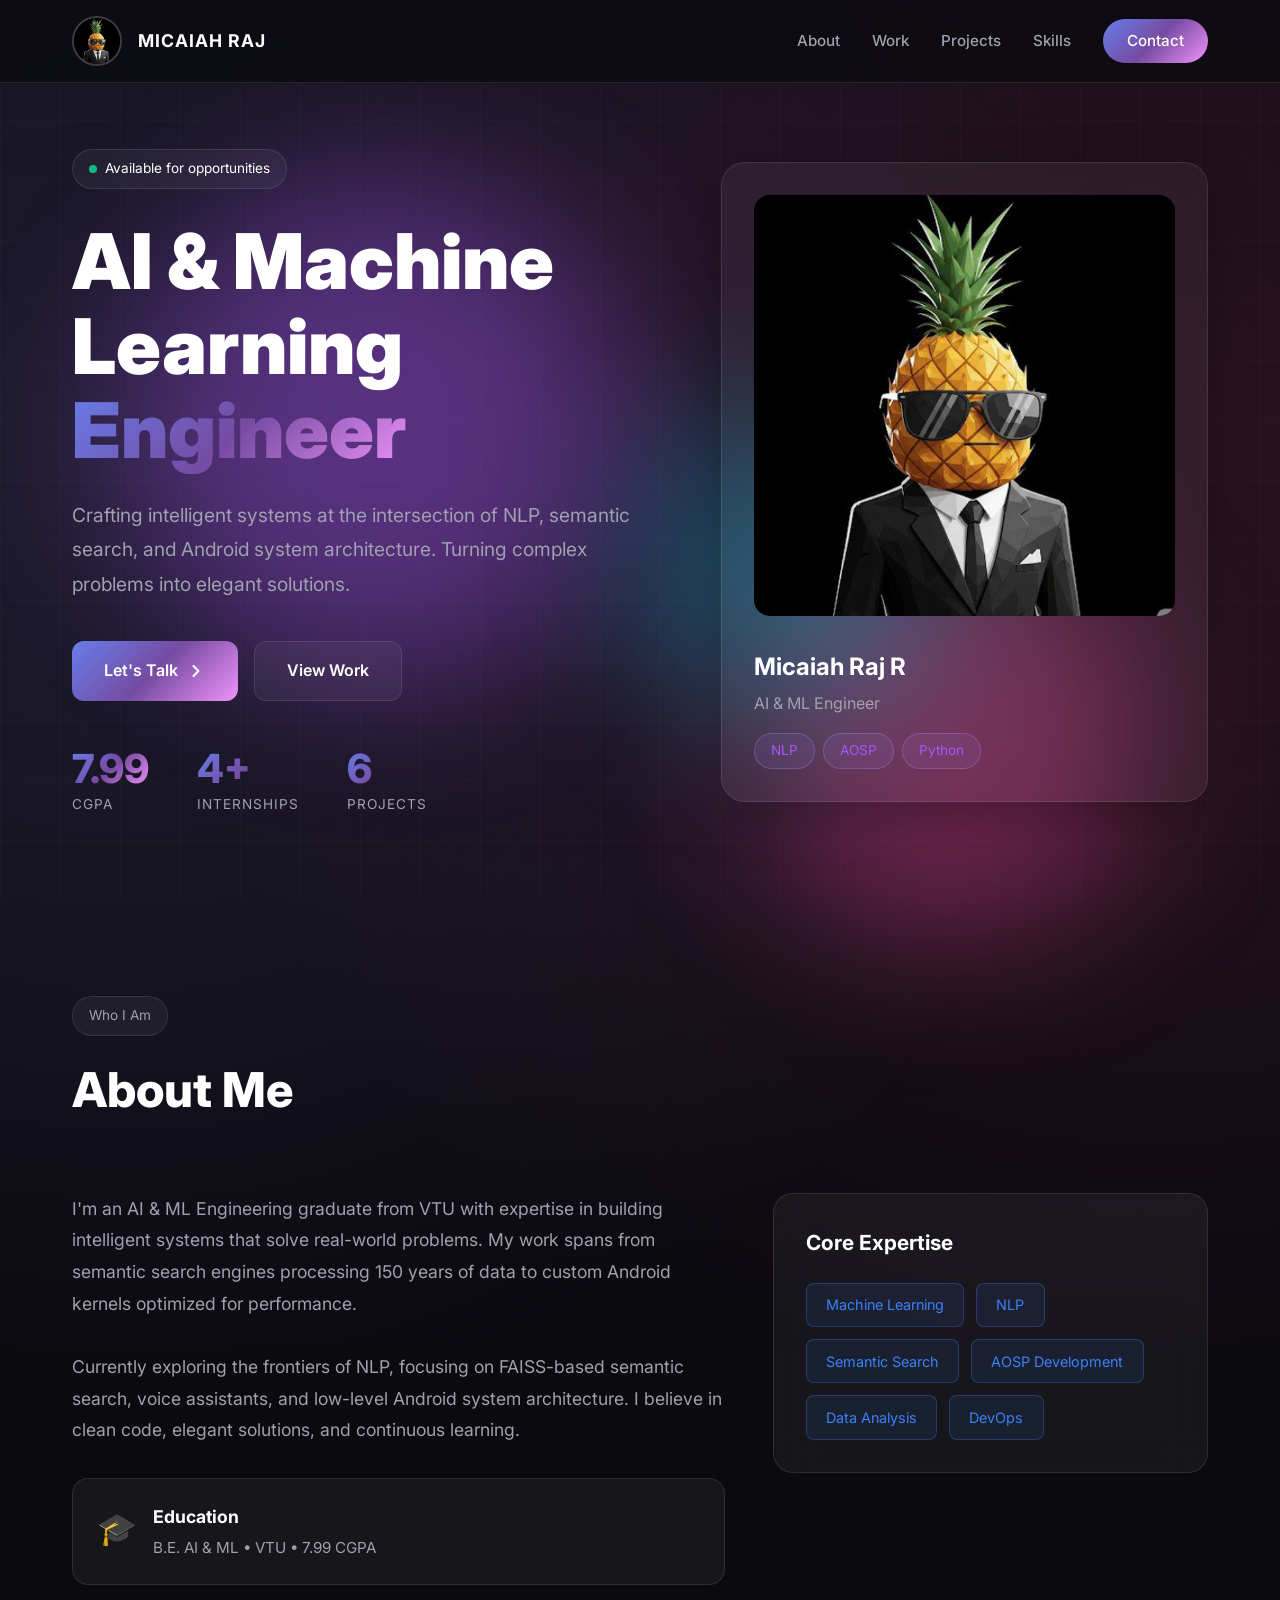
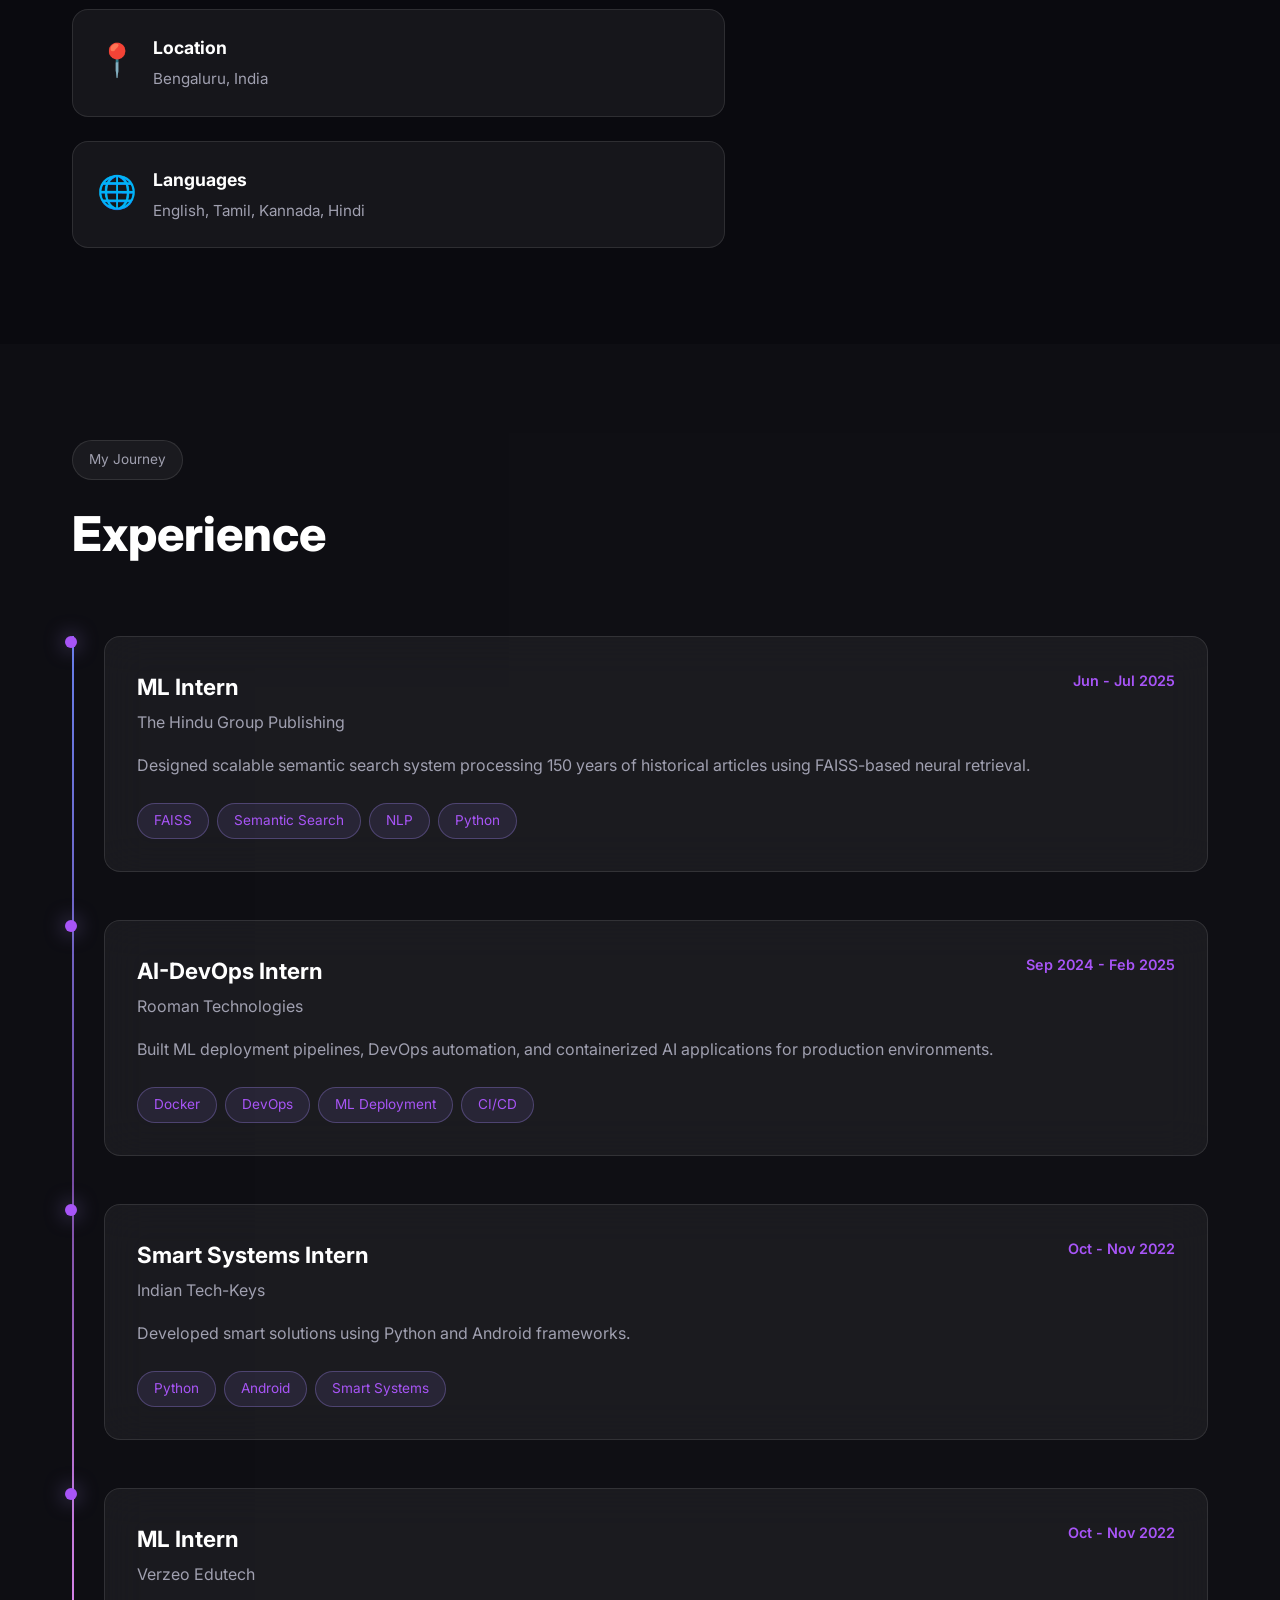
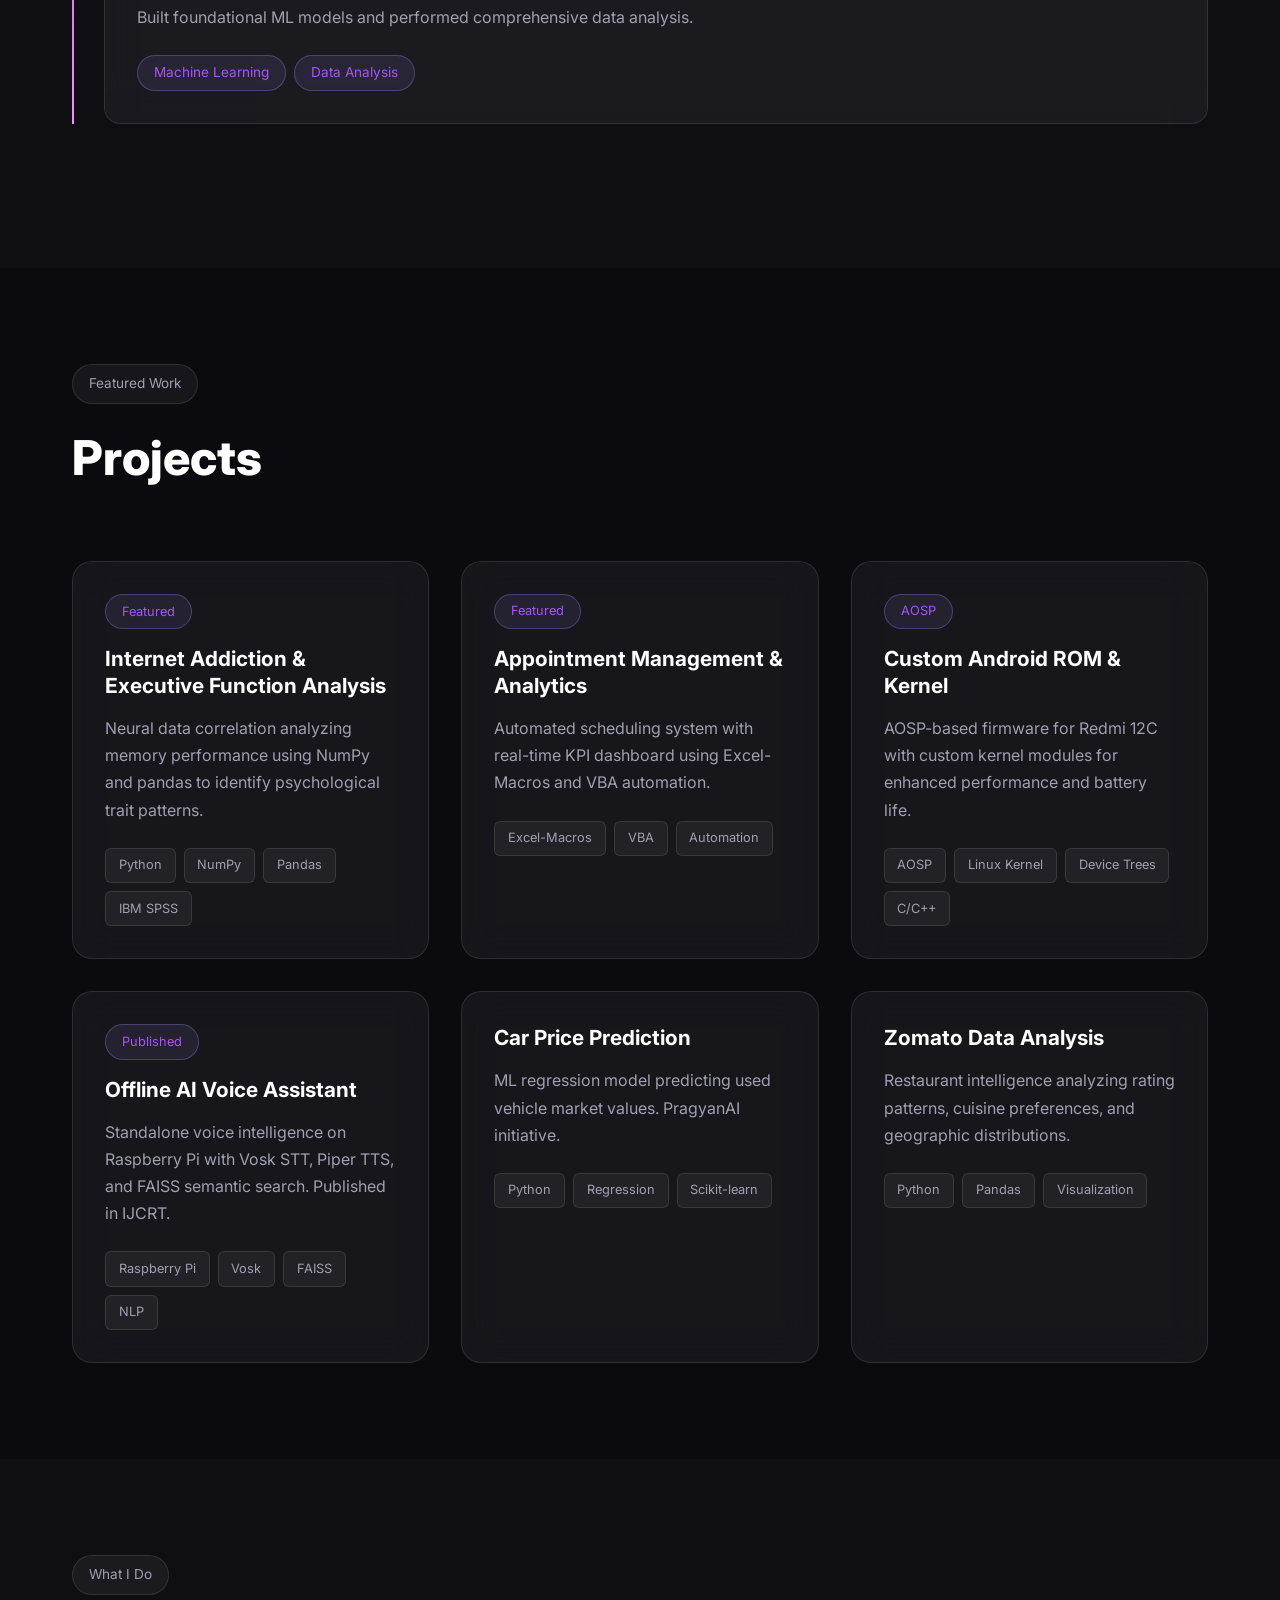
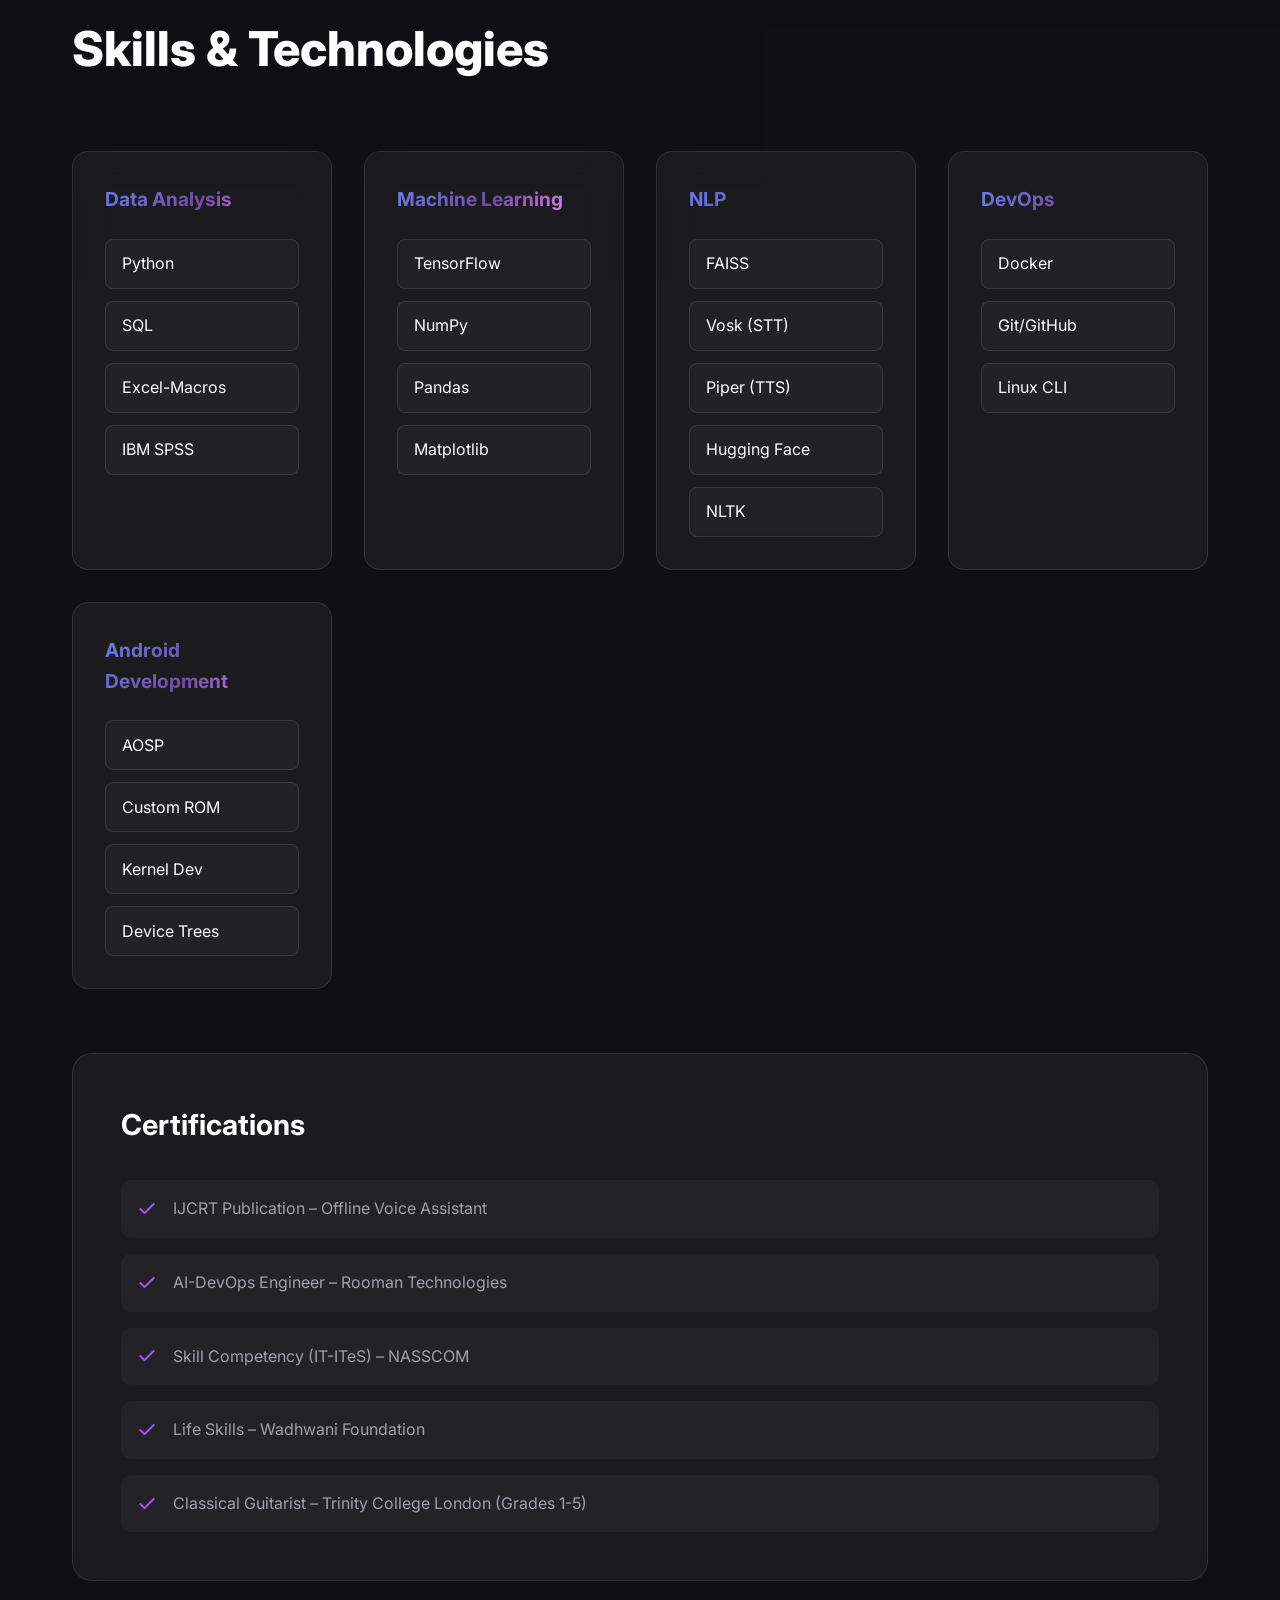
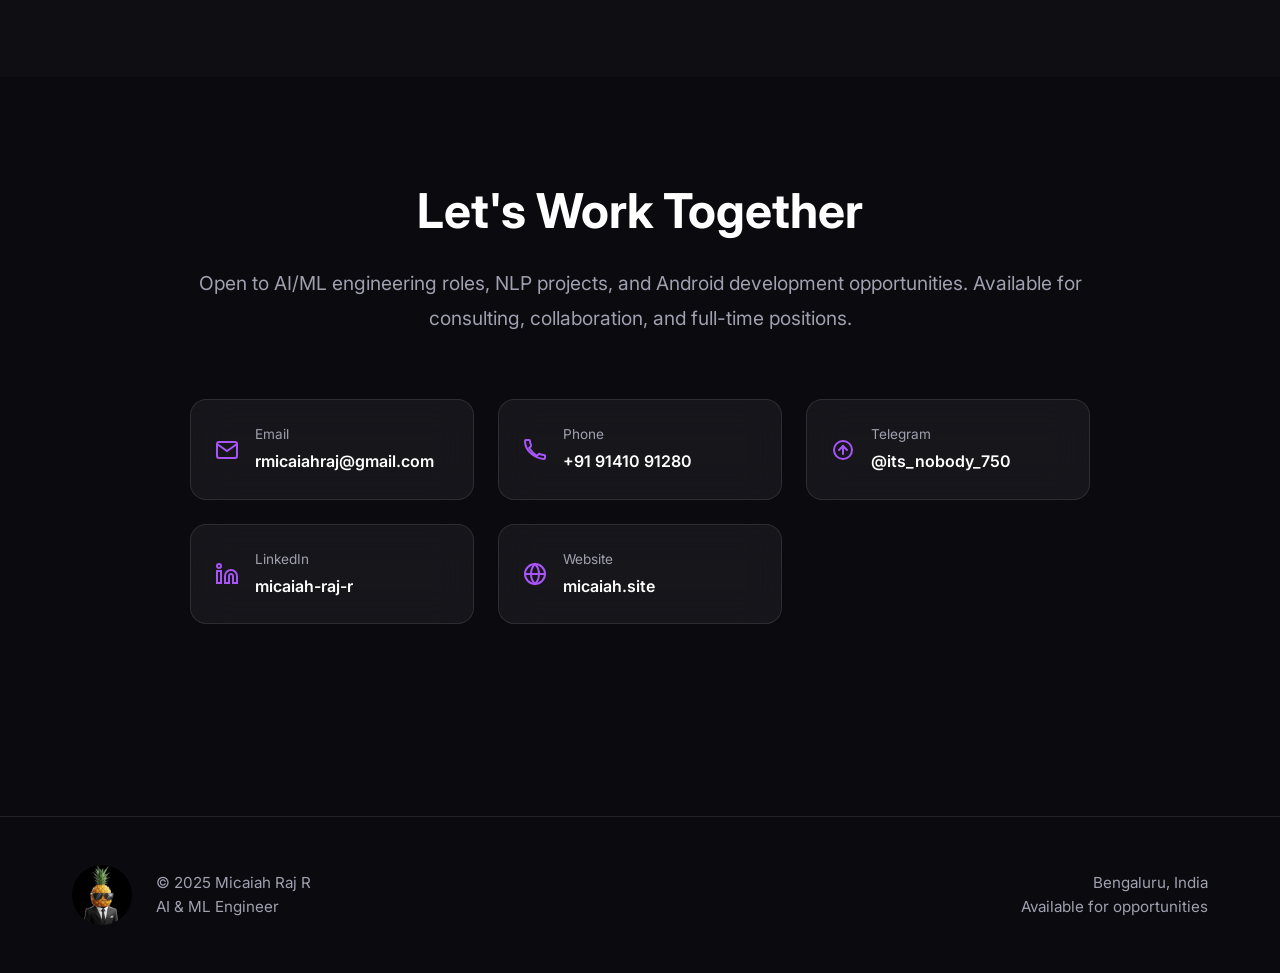
==== index.html @ edf0caee "Add files via upload" ====
<!DOCTYPE html>
<html lang="en">
<head>
    <meta charset="UTF-8">
    <meta name="viewport" content="width=device-width, initial-scale=1.0">
    <title>Micaiah Raj R • AI Engineer</title>
    <meta name="description" content="AI & ML Engineer • NLP Specialist • AOSP Developer">
    <link rel="stylesheet" href="styles.css">
    <link rel="preconnect" href="https://fonts.googleapis.com">
    <link rel="preconnect" href="https://fonts.gstatic.com" crossorigin>
    <link href="https://fonts.googleapis.com/css2?family=Inter:wght@300;400;500;600;700;800;900&display=swap" rel="stylesheet">
</head>
<body>
    <!-- Animated Background -->
    <div class="bg-gradient"></div>
    <div class="bg-grid"></div>
    
    <!-- Floating Orbs -->
    <div class="orb orb-1"></div>
    <div class="orb orb-2"></div>
    <div class="orb orb-3"></div>

    <!-- Navigation -->
    <nav class="nav">
        <div class="nav-content">
            <a href="#" class="nav-brand">
                <img src="logo.jpg" alt="Logo" class="nav-logo">
                <span class="nav-name">MICAIAH RAJ</span>
            </a>
            <div class="nav-links" id="navLinks">
                <a href="#about">About</a>
                <a href="#work">Work</a>
                <a href="#projects">Projects</a>
                <a href="#skills">Skills</a>
                <a href="#contact" class="nav-cta">Contact</a>
            </div>
            <button class="nav-burger" id="navBurger">
                <span></span>
                <span></span>
                <span></span>
            </button>
        </div>
    </nav>

    <!-- Hero -->
    <section class="hero">
        <div class="container">
            <div class="hero-content">
                <div class="hero-badge">
                    <span class="badge-dot"></span>
                    Available for opportunities
                </div>
                <h1 class="hero-title">
                    AI & Machine Learning<br>
                    <span class="gradient-text">Engineer</span>
                </h1>
                <p class="hero-desc">
                    Crafting intelligent systems at the intersection of NLP, semantic search, 
                    and Android system architecture. Turning complex problems into elegant solutions.
                </p>
                <div class="hero-actions">
                    <a href="#contact" class="btn btn-primary">
                        Let's Talk
                        <svg width="20" height="20" viewBox="0 0 20 20" fill="none">
                            <path d="M7.5 15L12.5 10L7.5 5" stroke="currentColor" stroke-width="2" stroke-linecap="round" stroke-linejoin="round"/>
                        </svg>
                    </a>
                    <a href="#work" class="btn btn-secondary">View Work</a>
                </div>
                <div class="hero-stats">
                    <div class="stat">
                        <div class="stat-value">7.99</div>
                        <div class="stat-label">CGPA</div>
                    </div>
                    <div class="stat">
                        <div class="stat-value">4+</div>
                        <div class="stat-label">Internships</div>
                    </div>
                    <div class="stat">
                        <div class="stat-value">6</div>
                        <div class="stat-label">Projects</div>
                    </div>
                </div>
            </div>
            <div class="hero-visual">
                <div class="hero-card">
                    <img src="logo.jpg" alt="Profile" class="hero-image">
                    <div class="card-info">
                        <h3>Micaiah Raj R</h3>
                        <p>AI & ML Engineer</p>
                        <div class="card-tags">
                            <span>NLP</span>
                            <span>AOSP</span>
                            <span>Python</span>
                        </div>
                    </div>
                </div>
            </div>
        </div>
    </section>

    <!-- About -->
    <section class="section" id="about">
        <div class="container">
            <div class="section-header">
                <span class="section-label">Who I Am</span>
                <h2 class="section-title">About Me</h2>
            </div>
            <div class="about-grid">
                <div class="about-content">
                    <p class="about-text">
                        I'm an AI & ML Engineering graduate from VTU with expertise in building 
                        intelligent systems that solve real-world problems. My work spans from 
                        semantic search engines processing 150 years of data to custom Android 
                        kernels optimized for performance.
                    </p>
                    <p class="about-text">
                        Currently exploring the frontiers of NLP, focusing on FAISS-based semantic 
                        search, voice assistants, and low-level Android system architecture. 
                        I believe in clean code, elegant solutions, and continuous learning.
                    </p>
                    <div class="about-highlights">
                        <div class="highlight">
                            <div class="highlight-icon">🎓</div>
                            <div>
                                <h4>Education</h4>
                                <p>B.E. AI & ML • VTU • 7.99 CGPA</p>
                            </div>
                        </div>
                        <div class="highlight">
                            <div class="highlight-icon">📍</div>
                            <div>
                                <h4>Location</h4>
                                <p>Bengaluru, India</p>
                            </div>
                        </div>
                        <div class="highlight">
                            <div class="highlight-icon">🌐</div>
                            <div>
                                <h4>Languages</h4>
                                <p>English, Tamil, Kannada, Hindi</p>
                            </div>
                        </div>
                    </div>
                </div>
                <div class="about-skills-preview">
                    <div class="skill-card">
                        <h4>Core Expertise</h4>
                        <div class="skill-tags">
                            <span>Machine Learning</span>
                            <span>NLP</span>
                            <span>Semantic Search</span>
                            <span>AOSP Development</span>
                            <span>Data Analysis</span>
                            <span>DevOps</span>
                        </div>
                    </div>
                </div>
            </div>
        </div>
    </section>

    <!-- Experience -->
    <section class="section section-dark" id="work">
        <div class="container">
            <div class="section-header">
                <span class="section-label">My Journey</span>
                <h2 class="section-title">Experience</h2>
            </div>
            <div class="timeline">
                <div class="timeline-item">
                    <div class="timeline-dot"></div>
                    <div class="timeline-card">
                        <div class="card-header">
                            <div>
                                <h3>ML Intern</h3>
                                <p class="company">The Hindu Group Publishing</p>
                            </div>
                            <span class="date">Jun - Jul 2025</span>
                        </div>
                        <p class="card-desc">
                            Designed scalable semantic search system processing 150 years of historical 
                            articles using FAISS-based neural retrieval.
                        </p>
                        <div class="card-tags">
                            <span>FAISS</span>
                            <span>Semantic Search</span>
                            <span>NLP</span>
                            <span>Python</span>
                        </div>
                    </div>
                </div>

                <div class="timeline-item">
                    <div class="timeline-dot"></div>
                    <div class="timeline-card">
                        <div class="card-header">
                            <div>
                                <h3>AI-DevOps Intern</h3>
                                <p class="company">Rooman Technologies</p>
                            </div>
                            <span class="date">Sep 2024 - Feb 2025</span>
                        </div>
                        <p class="card-desc">
                            Built ML deployment pipelines, DevOps automation, and containerized AI applications 
                            for production environments.
                        </p>
                        <div class="card-tags">
                            <span>Docker</span>
                            <span>DevOps</span>
                            <span>ML Deployment</span>
                            <span>CI/CD</span>
                        </div>
                    </div>
                </div>

                <div class="timeline-item">
                    <div class="timeline-dot"></div>
                    <div class="timeline-card">
                        <div class="card-header">
                            <div>
                                <h3>Smart Systems Intern</h3>
                                <p class="company">Indian Tech-Keys</p>
                            </div>
                            <span class="date">Oct - Nov 2022</span>
                        </div>
                        <p class="card-desc">
                            Developed smart solutions using Python and Android frameworks.
                        </p>
                        <div class="card-tags">
                            <span>Python</span>
                            <span>Android</span>
                            <span>Smart Systems</span>
                        </div>
                    </div>
                </div>

                <div class="timeline-item">
                    <div class="timeline-dot"></div>
                    <div class="timeline-card">
                        <div class="card-header">
                            <div>
                                <h3>ML Intern</h3>
                                <p class="company">Verzeo Edutech</p>
                            </div>
                            <span class="date">Oct - Nov 2022</span>
                        </div>
                        <p class="card-desc">
                            Built foundational ML models and performed comprehensive data analysis.
                        </p>
                        <div class="card-tags">
                            <span>Machine Learning</span>
                            <span>Data Analysis</span>
                        </div>
                    </div>
                </div>
            </div>
        </div>
    </section>

    <!-- Projects -->
    <section class="section" id="projects">
        <div class="container">
            <div class="section-header">
                <span class="section-label">Featured Work</span>
                <h2 class="section-title">Projects</h2>
            </div>
            <div class="projects-grid">
                <div class="project-card">
                    <div class="project-badge">Featured</div>
                    <h3>Internet Addiction & Executive Function Analysis</h3>
                    <p>
                        Neural data correlation analyzing memory performance using NumPy and pandas 
                        to identify psychological trait patterns.
                    </p>
                    <div class="project-tags">
                        <span>Python</span>
                        <span>NumPy</span>
                        <span>Pandas</span>
                        <span>IBM SPSS</span>
                    </div>
                </div>

                <div class="project-card">
                    <div class="project-badge">Featured</div>
                    <h3>Appointment Management & Analytics</h3>
                    <p>
                        Automated scheduling system with real-time KPI dashboard using 
                        Excel-Macros and VBA automation.
                    </p>
                    <div class="project-tags">
                        <span>Excel-Macros</span>
                        <span>VBA</span>
                        <span>Automation</span>
                    </div>
                </div>

                <div class="project-card">
                    <div class="project-badge">AOSP</div>
                    <h3>Custom Android ROM & Kernel</h3>
                    <p>
                        AOSP-based firmware for Redmi 12C with custom kernel modules for 
                        enhanced performance and battery life.
                    </p>
                    <div class="project-tags">
                        <span>AOSP</span>
                        <span>Linux Kernel</span>
                        <span>Device Trees</span>
                        <span>C/C++</span>
                    </div>
                </div>

                <div class="project-card">
                    <div class="project-badge">Published</div>
                    <h3>Offline AI Voice Assistant</h3>
                    <p>
                        Standalone voice intelligence on Raspberry Pi with Vosk STT, Piper TTS, 
                        and FAISS semantic search. Published in IJCRT.
                    </p>
                    <div class="project-tags">
                        <span>Raspberry Pi</span>
                        <span>Vosk</span>
                        <span>FAISS</span>
                        <span>NLP</span>
                    </div>
                </div>

                <div class="project-card">
                    <h3>Car Price Prediction</h3>
                    <p>
                        ML regression model predicting used vehicle market values. 
                        PragyanAI initiative.
                    </p>
                    <div class="project-tags">
                        <span>Python</span>
                        <span>Regression</span>
                        <span>Scikit-learn</span>
                    </div>
                </div>

                <div class="project-card">
                    <h3>Zomato Data Analysis</h3>
                    <p>
                        Restaurant intelligence analyzing rating patterns, cuisine preferences, 
                        and geographic distributions.
                    </p>
                    <div class="project-tags">
                        <span>Python</span>
                        <span>Pandas</span>
                        <span>Visualization</span>
                    </div>
                </div>
            </div>
        </div>
    </section>

    <!-- Skills -->
    <section class="section section-dark" id="skills">
        <div class="container">
            <div class="section-header">
                <span class="section-label">What I Do</span>
                <h2 class="section-title">Skills & Technologies</h2>
            </div>
            <div class="skills-grid">
                <div class="skill-category">
                    <h3>Data Analysis</h3>
                    <div class="skills-list">
                        <span>Python</span>
                        <span>SQL</span>
                        <span>Excel-Macros</span>
                        <span>IBM SPSS</span>
                    </div>
                </div>
                <div class="skill-category">
                    <h3>Machine Learning</h3>
                    <div class="skills-list">
                        <span>TensorFlow</span>
                        <span>NumPy</span>
                        <span>Pandas</span>
                        <span>Matplotlib</span>
                    </div>
                </div>
                <div class="skill-category">
                    <h3>NLP</h3>
                    <div class="skills-list">
                        <span>FAISS</span>
                        <span>Vosk (STT)</span>
                        <span>Piper (TTS)</span>
                        <span>Hugging Face</span>
                        <span>NLTK</span>
                    </div>
                </div>
                <div class="skill-category">
                    <h3>DevOps</h3>
                    <div class="skills-list">
                        <span>Docker</span>
                        <span>Git/GitHub</span>
                        <span>Linux CLI</span>
                    </div>
                </div>
                <div class="skill-category">
                    <h3>Android Development</h3>
                    <div class="skills-list">
                        <span>AOSP</span>
                        <span>Custom ROM</span>
                        <span>Kernel Dev</span>
                        <span>Device Trees</span>
                    </div>
                </div>
            </div>

            <div class="certs">
                <h3>Certifications</h3>
                <div class="cert-list">
                    <div class="cert-item">
                        <svg width="20" height="20" viewBox="0 0 20 20" fill="none">
                            <path d="M16.667 5L7.5 14.167L3.333 10" stroke="currentColor" stroke-width="2" stroke-linecap="round" stroke-linejoin="round"/>
                        </svg>
                        <span>IJCRT Publication – Offline Voice Assistant</span>
                    </div>
                    <div class="cert-item">
                        <svg width="20" height="20" viewBox="0 0 20 20" fill="none">
                            <path d="M16.667 5L7.5 14.167L3.333 10" stroke="currentColor" stroke-width="2" stroke-linecap="round" stroke-linejoin="round"/>
                        </svg>
                        <span>AI-DevOps Engineer – Rooman Technologies</span>
                    </div>
                    <div class="cert-item">
                        <svg width="20" height="20" viewBox="0 0 20 20" fill="none">
                            <path d="M16.667 5L7.5 14.167L3.333 10" stroke="currentColor" stroke-width="2" stroke-linecap="round" stroke-linejoin="round"/>
                        </svg>
                        <span>Skill Competency (IT-ITeS) – NASSCOM</span>
                    </div>
                    <div class="cert-item">
                        <svg width="20" height="20" viewBox="0 0 20 20" fill="none">
                            <path d="M16.667 5L7.5 14.167L3.333 10" stroke="currentColor" stroke-width="2" stroke-linecap="round" stroke-linejoin="round"/>
                        </svg>
                        <span>Life Skills – Wadhwani Foundation</span>
                    </div>
                    <div class="cert-item">
                        <svg width="20" height="20" viewBox="0 0 20 20" fill="none">
                            <path d="M16.667 5L7.5 14.167L3.333 10" stroke="currentColor" stroke-width="2" stroke-linecap="round" stroke-linejoin="round"/>
                        </svg>
                        <span>Classical Guitarist – Trinity College London (Grades 1-5)</span>
                    </div>
                </div>
            </div>
        </div>
    </section>

    <!-- Contact -->
    <section class="section" id="contact">
        <div class="container">
            <div class="contact-container">
                <div class="contact-content">
                    <h2>Let's Work Together</h2>
                    <p>
                        Open to AI/ML engineering roles, NLP projects, and Android development opportunities. 
                        Available for consulting, collaboration, and full-time positions.
                    </p>
                </div>
                <div class="contact-links">
                    <a href="mailto:rmicaiahraj@gmail.com" class="contact-link">
                        <svg width="24" height="24" viewBox="0 0 24 24" fill="none">
                            <path d="M4 4H20C21.1 4 22 4.9 22 6V18C22 19.1 21.1 20 20 20H4C2.9 20 2 19.1 2 18V6C2 4.9 2.9 4 4 4Z" stroke="currentColor" stroke-width="2"/>
                            <path d="M22 6L12 13L2 6" stroke="currentColor" stroke-width="2"/>
                        </svg>
                        <div>
                            <span class="link-label">Email</span>
                            <span class="link-value">rmicaiahraj@gmail.com</span>
                        </div>
                    </a>

                    <a href="tel:+919141091280" class="contact-link">
                        <svg width="24" height="24" viewBox="0 0 24 24" fill="none">
                            <path d="M22 16.92V19.92C22 20.42 21.5 20.92 21 20.92C10.51 20.47 2 11.96 2 3C2 2.5 2.5 2 3 2H6C6.5 2 7 2.5 7 3C7 4.5 7.4 5.9 8 7.2C8.2 7.6 8.1 8.1 7.8 8.4L6.2 10C8.2 13.4 10.6 15.8 14 17.8L15.6 16.2C15.9 15.9 16.4 15.8 16.8 16C18.1 16.6 19.5 17 21 17C21.5 17 22 17.5 22 18V16.92Z" stroke="currentColor" stroke-width="2"/>
                        </svg>
                        <div>
                            <span class="link-label">Phone</span>
                            <span class="link-value">+91 91410 91280</span>
                        </div>
                    </a>

                    <a href="https://t.me/its_nobody_750" target="_blank" class="contact-link">
                        <svg width="24" height="24" viewBox="0 0 24 24" fill="none">
                            <path d="M21 12C21 16.97 16.97 21 12 21C7.03 21 3 16.97 3 12C3 7.03 7.03 3 12 3C16.97 3 21 7.03 21 12Z" stroke="currentColor" stroke-width="2"/>
                            <path d="M16 12L12 8L8 12" stroke="currentColor" stroke-width="2" stroke-linecap="round"/>
                            <path d="M12 8V16" stroke="currentColor" stroke-width="2" stroke-linecap="round"/>
                        </svg>
                        <div>
                            <span class="link-label">Telegram</span>
                            <span class="link-value">@its_nobody_750</span>
                        </div>
                    </a>

                    <a href="https://linkedin.com/in/micaiah-raj-r" target="_blank" class="contact-link">
                        <svg width="24" height="24" viewBox="0 0 24 24" fill="none">
                            <path d="M16 8C17.5913 8 19.1174 8.63214 20.2426 9.75736C21.3679 10.8826 22 12.4087 22 14V21H18V14C18 13.4696 17.7893 12.9609 17.4142 12.5858C17.0391 12.2107 16.5304 12 16 12C15.4696 12 14.9609 12.2107 14.5858 12.5858C14.2107 12.9609 14 13.4696 14 14V21H10V14C10 12.4087 10.6321 10.8826 11.7574 9.75736C12.8826 8.63214 14.4087 8 16 8Z" stroke="currentColor" stroke-width="2"/>
                            <path d="M6 9H2V21H6V9Z" stroke="currentColor" stroke-width="2"/>
                            <path d="M4 6C5.10457 6 6 5.10457 6 4C6 2.89543 5.10457 2 4 2C2.89543 2 2 2.89543 2 4C2 5.10457 2.89543 6 4 6Z" stroke="currentColor" stroke-width="2"/>
                        </svg>
                        <div>
                            <span class="link-label">LinkedIn</span>
                            <span class="link-value">micaiah-raj-r</span>
                        </div>
                    </a>

                    <a href="https://micaiah.site" target="_blank" class="contact-link">
                        <svg width="24" height="24" viewBox="0 0 24 24" fill="none">
                            <circle cx="12" cy="12" r="10" stroke="currentColor" stroke-width="2"/>
                            <path d="M2 12H22" stroke="currentColor" stroke-width="2"/>
                            <path d="M12 2C14.5 4.5 16 8.5 16 12C16 15.5 14.5 19.5 12 22C9.5 19.5 8 15.5 8 12C8 8.5 9.5 4.5 12 2Z" stroke="currentColor" stroke-width="2"/>
                        </svg>
                        <div>
                            <span class="link-label">Website</span>
                            <span class="link-value">micaiah.site</span>
                        </div>
                    </a>
                </div>
            </div>
        </div>
    </section>

    <!-- Footer -->
    <footer class="footer">
        <div class="container">
            <div class="footer-content">
                <div class="footer-left">
                    <img src="logo.jpg" alt="Logo" class="footer-logo">
                    <p>© 2025 Micaiah Raj R<br>AI & ML Engineer</p>
                </div>
                <div class="footer-right">
                    <p>Bengaluru, India</p>
                    <p>Available for opportunities</p>
                </div>
            </div>
        </div>
    </footer>

    <script src="script.js"></script>
</body>
</html>
---- styles.css ----
:root {
    --bg-dark: #0a0a0f;
    --bg-card: rgba(255, 255, 255, 0.05);
    --bg-card-hover: rgba(255, 255, 255, 0.08);
    --text-primary: #ffffff;
    --text-secondary: #a0a0b0;
    --accent-purple: #a855f7;
    --accent-pink: #ec4899;
    --accent-blue: #3b82f6;
    --accent-cyan: #06b6d4;
    --accent-orange: #f97316;
    --border: rgba(255, 255, 255, 0.1);
    
    --gradient-1: linear-gradient(135deg, #667eea 0%, #764ba2 100%);
    --gradient-2: linear-gradient(135deg, #f093fb 0%, #f5576c 100%);
    --gradient-3: linear-gradient(135deg, #4facfe 0%, #00f2fe 100%);
    --gradient-main: linear-gradient(135deg, #667eea 0%, #764ba2 50%, #f093fb 100%);
    
    --shadow-sm: 0 2px 8px rgba(0, 0, 0, 0.1);
    --shadow-md: 0 8px 32px rgba(0, 0, 0, 0.2);
    --shadow-lg: 0 16px 48px rgba(0, 0, 0, 0.3);
    --shadow-glow: 0 0 40px rgba(167, 139, 250, 0.3);
}

* {
    margin: 0;
    padding: 0;
    box-sizing: border-box;
}

html {
    scroll-behavior: smooth;
}

body {
    font-family: 'Inter', -apple-system, BlinkMacSystemFont, sans-serif;
    background: var(--bg-dark);
    color: var(--text-primary);
    line-height: 1.6;
    overflow-x: hidden;
}

/* Background Effects */
.bg-gradient {
    position: fixed;
    top: -50%;
    left: -50%;
    width: 200%;
    height: 200%;
    background: radial-gradient(circle at 30% 50%, rgba(167, 139, 250, 0.15) 0%, transparent 50%),
                radial-gradient(circle at 70% 50%, rgba(236, 72, 153, 0.15) 0%, transparent 50%);
    animation: rotate 30s linear infinite;
    z-index: 0;
}

@keyframes rotate {
    from { transform: rotate(0deg); }
    to { transform: rotate(360deg); }
}

.bg-grid {
    position: fixed;
    top: 0;
    left: 0;
    width: 100%;
    height: 100%;
    background-image: 
        linear-gradient(rgba(255, 255, 255, 0.02) 1px, transparent 1px),
        linear-gradient(90deg, rgba(255, 255, 255, 0.02) 1px, transparent 1px);
    background-size: 60px 60px;
    z-index: 0;
}

/* Floating Orbs */
.orb {
    position: fixed;
    border-radius: 50%;
    filter: blur(80px);
    opacity: 0.4;
    z-index: 0;
    pointer-events: none;
}

.orb-1 {
    width: 500px;
    height: 500px;
    background: var(--accent-purple);
    top: 20%;
    left: 10%;
    animation: float 20s ease-in-out infinite;
}

.orb-2 {
    width: 400px;
    height: 400px;
    background: var(--accent-pink);
    top: 60%;
    right: 10%;
    animation: float 25s ease-in-out infinite reverse;
}

.orb-3 {
    width: 300px;
    height: 300px;
    background: var(--accent-cyan);
    bottom: 20%;
    left: 50%;
    animation: float 15s ease-in-out infinite;
}

@keyframes float {
    0%, 100% { transform: translateY(0) translateX(0); }
    33% { transform: translateY(-30px) translateX(30px); }
    66% { transform: translateY(30px) translateX(-30px); }
}

.container {
    max-width: 1200px;
    margin: 0 auto;
    padding: 0 2rem;
    position: relative;
    z-index: 1;
}

/* Navigation */
.nav {
    position: fixed;
    top: 0;
    left: 0;
    right: 0;
    z-index: 1000;
    background: rgba(10, 10, 15, 0.8);
    backdrop-filter: blur(20px);
    border-bottom: 1px solid var(--border);
}

.nav-content {
    max-width: 1200px;
    margin: 0 auto;
    padding: 1rem 2rem;
    display: flex;
    justify-content: space-between;
    align-items: center;
}

.nav-brand {
    display: flex;
    align-items: center;
    gap: 1rem;
    text-decoration: none;
    color: var(--text-primary);
}

.nav-logo {
    width: 50px;
    height: 50px;
    border-radius: 50%;
    object-fit: cover;
    border: 2px solid rgba(255, 255, 255, 0.2);
    transition: all 0.3s;
}

.nav-logo:hover {
    transform: scale(1.1);
    border-color: var(--accent-purple);
    box-shadow: 0 0 20px rgba(167, 139, 250, 0.5);
}

.nav-name {
    font-weight: 700;
    font-size: 1.1rem;
    letter-spacing: 1px;
}

.nav-links {
    display: flex;
    gap: 2rem;
    align-items: center;
}

.nav-links a {
    color: var(--text-secondary);
    text-decoration: none;
    font-size: 0.95rem;
    font-weight: 500;
    transition: all 0.3s;
    position: relative;
}

.nav-links a::after {
    content: '';
    position: absolute;
    bottom: -5px;
    left: 0;
    width: 0;
    height: 2px;
    background: var(--gradient-main);
    transition: width 0.3s;
}

.nav-links a:hover {
    color: var(--text-primary);
}

.nav-links a:hover::after {
    width: 100%;
}

.nav-cta {
    padding: 0.6rem 1.5rem !important;
    background: var(--gradient-main);
    border-radius: 50px;
    color: white !important;
}

.nav-cta::after {
    display: none;
}

.nav-burger {
    display: none;
    flex-direction: column;
    gap: 5px;
    background: none;
    border: none;
    cursor: pointer;
}

.nav-burger span {
    width: 25px;
    height: 2px;
    background: var(--text-primary);
    transition: all 0.3s;
}

/* Hero */
.hero {
    min-height: 100vh;
    display: flex;
    align-items: center;
    padding: 8rem 0 4rem;
    position: relative;
}

.hero .container {
    display: grid;
    grid-template-columns: 1.2fr 1fr;
    gap: 4rem;
    align-items: center;
}

.hero-badge {
    display: inline-flex;
    align-items: center;
    gap: 0.5rem;
    padding: 0.5rem 1rem;
    background: var(--bg-card);
    backdrop-filter: blur(10px);
    border: 1px solid var(--border);
    border-radius: 50px;
    font-size: 0.85rem;
    margin-bottom: 2rem;
    animation: fadeIn 1s ease-out;
}

.badge-dot {
    width: 8px;
    height: 8px;
    background: #10b981;
    border-radius: 50%;
    animation: pulse 2s infinite;
}

@keyframes pulse {
    0%, 100% { opacity: 1; }
    50% { opacity: 0.5; }
}

.hero-title {
    font-size: clamp(2.5rem, 6vw, 5rem);
    font-weight: 900;
    line-height: 1.1;
    margin-bottom: 1.5rem;
    animation: fadeIn 1s ease-out 0.2s backwards;
}

.gradient-text {
    background: var(--gradient-main);
    -webkit-background-clip: text;
    -webkit-text-fill-color: transparent;
    background-clip: text;
}

.hero-desc {
    font-size: 1.2rem;
    color: var(--text-secondary);
    margin-bottom: 2.5rem;
    line-height: 1.8;
    animation: fadeIn 1s ease-out 0.4s backwards;
}

.hero-actions {
    display: flex;
    gap: 1rem;
    flex-wrap: wrap;
    margin-bottom: 3rem;
    animation: fadeIn 1s ease-out 0.6s backwards;
}

.btn {
    padding: 1rem 2rem;
    border-radius: 12px;
    text-decoration: none;
    font-weight: 600;
    transition: all 0.3s;
    display: inline-flex;
    align-items: center;
    gap: 0.5rem;
    border: none;
    cursor: pointer;
    font-size: 1rem;
}

.btn-primary {
    background: var(--gradient-main);
    color: white;
}

.btn-primary:hover {
    transform: translateY(-2px);
    box-shadow: var(--shadow-glow);
}

.btn-secondary {
    background: var(--bg-card);
    backdrop-filter: blur(10px);
    border: 1px solid var(--border);
    color: var(--text-primary);
}

.btn-secondary:hover {
    background: var(--bg-card-hover);
    border-color: rgba(255, 255, 255, 0.2);
}

.hero-stats {
    display: flex;
    gap: 3rem;
    animation: fadeIn 1s ease-out 0.8s backwards;
}

.stat {
    text-align: left;
}

.stat-value {
    font-size: 2.5rem;
    font-weight: 800;
    background: var(--gradient-main);
    -webkit-background-clip: text;
    -webkit-text-fill-color: transparent;
    background-clip: text;
    line-height: 1;
    margin-bottom: 0.3rem;
}

.stat-label {
    font-size: 0.85rem;
    color: var(--text-secondary);
    text-transform: uppercase;
    letter-spacing: 1px;
}

.hero-visual {
    animation: fadeIn 1s ease-out 1s backwards;
}

.hero-card {
    background: var(--bg-card);
    backdrop-filter: blur(20px);
    border: 1px solid var(--border);
    border-radius: 24px;
    padding: 2rem;
    box-shadow: var(--shadow-lg);
    transition: all 0.3s;
}

.hero-card:hover {
    transform: translateY(-10px);
    box-shadow: var(--shadow-glow);
}

.hero-image {
    width: 100%;
    aspect-ratio: 1;
    object-fit: cover;
    border-radius: 16px;
    margin-bottom: 1.5rem;
}

.card-info h3 {
    font-size: 1.5rem;
    margin-bottom: 0.3rem;
}

.card-info p {
    color: var(--text-secondary);
    margin-bottom: 1rem;
}

.card-tags {
    display: flex;
    gap: 0.5rem;
    flex-wrap: wrap;
}

.card-tags span {
    padding: 0.4rem 1rem;
    background: rgba(167, 139, 250, 0.1);
    border: 1px solid rgba(167, 139, 250, 0.3);
    border-radius: 20px;
    font-size: 0.85rem;
    color: var(--accent-purple);
}

@keyframes fadeIn {
    from {
        opacity: 0;
        transform: translateY(20px);
    }
    to {
        opacity: 1;
        transform: translateY(0);
    }
}

/* Section */
.section {
    padding: 6rem 0;
    position: relative;
}

.section-dark {
    background: rgba(255, 255, 255, 0.02);
}

.section-header {
    margin-bottom: 4rem;
}

.section-label {
    display: inline-block;
    padding: 0.5rem 1rem;
    background: var(--bg-card);
    border: 1px solid var(--border);
    border-radius: 50px;
    font-size: 0.85rem;
    color: var(--text-secondary);
    margin-bottom: 1rem;
}

.section-title {
    font-size: clamp(2rem, 5vw, 3rem);
    font-weight: 800;
    margin-bottom: 1rem;
}

/* About */
.about-grid {
    display: grid;
    grid-template-columns: 1.5fr 1fr;
    gap: 3rem;
}

.about-text {
    font-size: 1.1rem;
    color: var(--text-secondary);
    margin-bottom: 2rem;
    line-height: 1.8;
}

.about-highlights {
    display: flex;
    flex-direction: column;
    gap: 1.5rem;
}

.highlight {
    display: flex;
    gap: 1rem;
    padding: 1.5rem;
    background: var(--bg-card);
    border: 1px solid var(--border);
    border-radius: 16px;
    transition: all 0.3s;
}

.highlight:hover {
    background: var(--bg-card-hover);
    transform: translateX(10px);
}

.highlight-icon {
    font-size: 2rem;
}

.highlight h4 {
    font-size: 1.1rem;
    margin-bottom: 0.3rem;
}

.highlight p {
    color: var(--text-secondary);
    font-size: 0.95rem;
}

.about-skills-preview .skill-card {
    background: var(--bg-card);
    backdrop-filter: blur(20px);
    border: 1px solid var(--border);
    border-radius: 20px;
    padding: 2rem;
}

.skill-card h4 {
    font-size: 1.3rem;
    margin-bottom: 1.5rem;
}

.skill-tags {
    display: flex;
    flex-wrap: wrap;
    gap: 0.75rem;
}

.skill-tags span {
    padding: 0.6rem 1.2rem;
    background: rgba(59, 130, 246, 0.1);
    border: 1px solid rgba(59, 130, 246, 0.3);
    border-radius: 8px;
    font-size: 0.9rem;
    color: var(--accent-blue);
    transition: all 0.3s;
}

.skill-tags span:hover {
    background: rgba(59, 130, 246, 0.2);
    transform: translateY(-2px);
}

/* Timeline */
.timeline {
    position: relative;
    padding-left: 2rem;
}

.timeline::before {
    content: '';
    position: absolute;
    left: 0;
    top: 0;
    bottom: 0;
    width: 2px;
    background: var(--gradient-main);
}

.timeline-item {
    position: relative;
    margin-bottom: 3rem;
}

.timeline-dot {
    position: absolute;
    left: -2.45rem;
    top: 0;
    width: 12px;
    height: 12px;
    background: var(--accent-purple);
    border-radius: 50%;
    box-shadow: 0 0 20px rgba(167, 139, 250, 0.6);
}

.timeline-card {
    background: var(--bg-card);
    backdrop-filter: blur(20px);
    border: 1px solid var(--border);
    border-radius: 16px;
    padding: 2rem;
    transition: all 0.3s;
}

.timeline-card:hover {
    background: var(--bg-card-hover);
    transform: translateX(10px);
    box-shadow: var(--shadow-md);
}

.card-header {
    display: flex;
    justify-content: space-between;
    align-items: flex-start;
    margin-bottom: 1rem;
    flex-wrap: wrap;
    gap: 1rem;
}

.card-header h3 {
    font-size: 1.4rem;
    margin-bottom: 0.3rem;
}

.company {
    color: var(--text-secondary);
    font-size: 1rem;
}

.date {
    color: var(--accent-purple);
    font-size: 0.9rem;
    font-weight: 600;
}

.card-desc {
    color: var(--text-secondary);
    line-height: 1.7;
    margin-bottom: 1.5rem;
}

/* Projects */
.projects-grid {
    display: grid;
    grid-template-columns: repeat(auto-fit, minmax(350px, 1fr));
    gap: 2rem;
}

.project-card {
    background: var(--bg-card);
    backdrop-filter: blur(20px);
    border: 1px solid var(--border);
    border-radius: 20px;
    padding: 2rem;
    transition: all 0.3s;
    position: relative;
    overflow: hidden;
}

.project-card::before {
    content: '';
    position: absolute;
    top: 0;
    left: 0;
    right: 0;
    height: 4px;
    background: var(--gradient-main);
    transform: scaleX(0);
    transition: transform 0.3s;
}

.project-card:hover::before {
    transform: scaleX(1);
}

.project-card:hover {
    background: var(--bg-card-hover);
    transform: translateY(-5px);
    box-shadow: var(--shadow-lg);
}

.project-badge {
    display: inline-block;
    padding: 0.4rem 1rem;
    background: rgba(167, 139, 250, 0.1);
    border: 1px solid rgba(167, 139, 250, 0.3);
    border-radius: 20px;
    font-size: 0.8rem;
    color: var(--accent-purple);
    margin-bottom: 1rem;
}

.project-card h3 {
    font-size: 1.3rem;
    margin-bottom: 1rem;
    line-height: 1.3;
}

.project-card p {
    color: var(--text-secondary);
    line-height: 1.7;
    margin-bottom: 1.5rem;
}

.project-tags {
    display: flex;
    flex-wrap: wrap;
    gap: 0.5rem;
}

.project-tags span {
    padding: 0.4rem 0.8rem;
    background: rgba(255, 255, 255, 0.05);
    border: 1px solid var(--border);
    border-radius: 6px;
    font-size: 0.8rem;
    color: var(--text-secondary);
}

/* Skills */
.skills-grid {
    display: grid;
    grid-template-columns: repeat(auto-fit, minmax(250px, 1fr));
    gap: 2rem;
    margin-bottom: 4rem;
}

.skill-category {
    background: var(--bg-card);
    backdrop-filter: blur(20px);
    border: 1px solid var(--border);
    border-radius: 16px;
    padding: 2rem;
    transition: all 0.3s;
}

.skill-category:hover {
    background: var(--bg-card-hover);
    transform: translateY(-5px);
}

.skill-category h3 {
    font-size: 1.2rem;
    margin-bottom: 1.5rem;
    background: var(--gradient-main);
    -webkit-background-clip: text;
    -webkit-text-fill-color: transparent;
    background-clip: text;
}

.skills-list {
    display: flex;
    flex-direction: column;
    gap: 0.75rem;
}

.skills-list span {
    padding: 0.7rem 1rem;
    background: rgba(255, 255, 255, 0.03);
    border: 1px solid var(--border);
    border-radius: 8px;
    transition: all 0.3s;
}

.skills-list span:hover {
    background: rgba(255, 255, 255, 0.07);
    transform: translateX(10px);
    border-color: rgba(167, 139, 250, 0.5);
}

.certs {
    background: var(--bg-card);
    backdrop-filter: blur(20px);
    border: 1px solid var(--border);
    border-radius: 20px;
    padding: 3rem;
}

.certs h3 {
    font-size: 1.8rem;
    margin-bottom: 2rem;
}

.cert-list {
    display: grid;
    gap: 1rem;
}

.cert-item {
    display: flex;
    align-items: center;
    gap: 1rem;
    padding: 1rem;
    background: rgba(255, 255, 255, 0.03);
    border-radius: 10px;
    color: var(--text-secondary);
    transition: all 0.3s;
}

.cert-item:hover {
    background: rgba(255, 255, 255, 0.07);
    transform: translateX(10px);
}

.cert-item svg {
    color: var(--accent-purple);
    flex-shrink: 0;
}

/* Contact */
.contact-container {
    max-width: 900px;
    margin: 0 auto;
}

.contact-content {
    text-align: center;
    margin-bottom: 4rem;
}

.contact-content h2 {
    font-size: 3rem;
    margin-bottom: 1rem;
}

.contact-content p {
    font-size: 1.2rem;
    color: var(--text-secondary);
    line-height: 1.8;
}

.contact-links {
    display: grid;
    grid-template-columns: repeat(auto-fit, minmax(250px, 1fr));
    gap: 1.5rem;
}

.contact-link {
    display: flex;
    align-items: center;
    gap: 1rem;
    padding: 1.5rem;
    background: var(--bg-card);
    backdrop-filter: blur(20px);
    border: 1px solid var(--border);
    border-radius: 16px;
    text-decoration: none;
    color: var(--text-primary);
    transition: all 0.3s;
}

.contact-link:hover {
    background: var(--bg-card-hover);
    transform: translateY(-5px);
    box-shadow: var(--shadow-md);
}

.contact-link svg {
    color: var(--accent-purple);
    flex-shrink: 0;
}

.link-label {
    display: block;
    font-size: 0.85rem;
    color: var(--text-secondary);
    margin-bottom: 0.2rem;
}

.link-value {
    display: block;
    font-size: 1rem;
    font-weight: 600;
}

/* Footer */
.footer {
    padding: 3rem 0;
    border-top: 1px solid var(--border);
    margin-top: 6rem;
}

.footer-content {
    display: flex;
    justify-content: space-between;
    align-items: center;
}

.footer-left {
    display: flex;
    align-items: center;
    gap: 1.5rem;
}

.footer-logo {
    width: 60px;
    height: 60px;
    border-radius: 50%;
    object-fit: cover;
}

.footer-left p {
    color: var(--text-secondary);
    font-size: 0.95rem;
}

.footer-right p {
    color: var(--text-secondary);
    font-size: 0.95rem;
    text-align: right;
}

/* Responsive */
@media (max-width: 1024px) {
    .hero .container {
        grid-template-columns: 1fr;
    }
    
    .about-grid {
        grid-template-columns: 1fr;
    }
}

@media (max-width: 768px) {
    .nav-links {
        position: fixed;
        top: 80px;
        left: -100%;
        width: 100%;
        height: calc(100vh - 80px);
        background: rgba(10, 10, 15, 0.98);
        backdrop-filter: blur(20px);
        flex-direction: column;
        padding: 2rem;
        transition: left 0.3s;
    }
    
    .nav-links.active {
        left: 0;
    }
    
    .nav-burger {
        display: flex;
    }
    
    .hero {
        padding: 6rem 0 3rem;
    }
    
    .section {
        padding: 4rem 0;
    }
    
    .hero-stats {
        gap: 2rem;
    }
    
    .timeline {
        padding-left: 1.5rem;
    }
    
    .projects-grid {
        grid-template-columns: 1fr;
    }
    
    .skills-grid {
        grid-template-columns: 1fr;
    }
    
    .footer-content {
        flex-direction: column;
        gap: 2rem;
        text-align: center;
    }
    
    .footer-right p {
        text-align: center;
    }
}
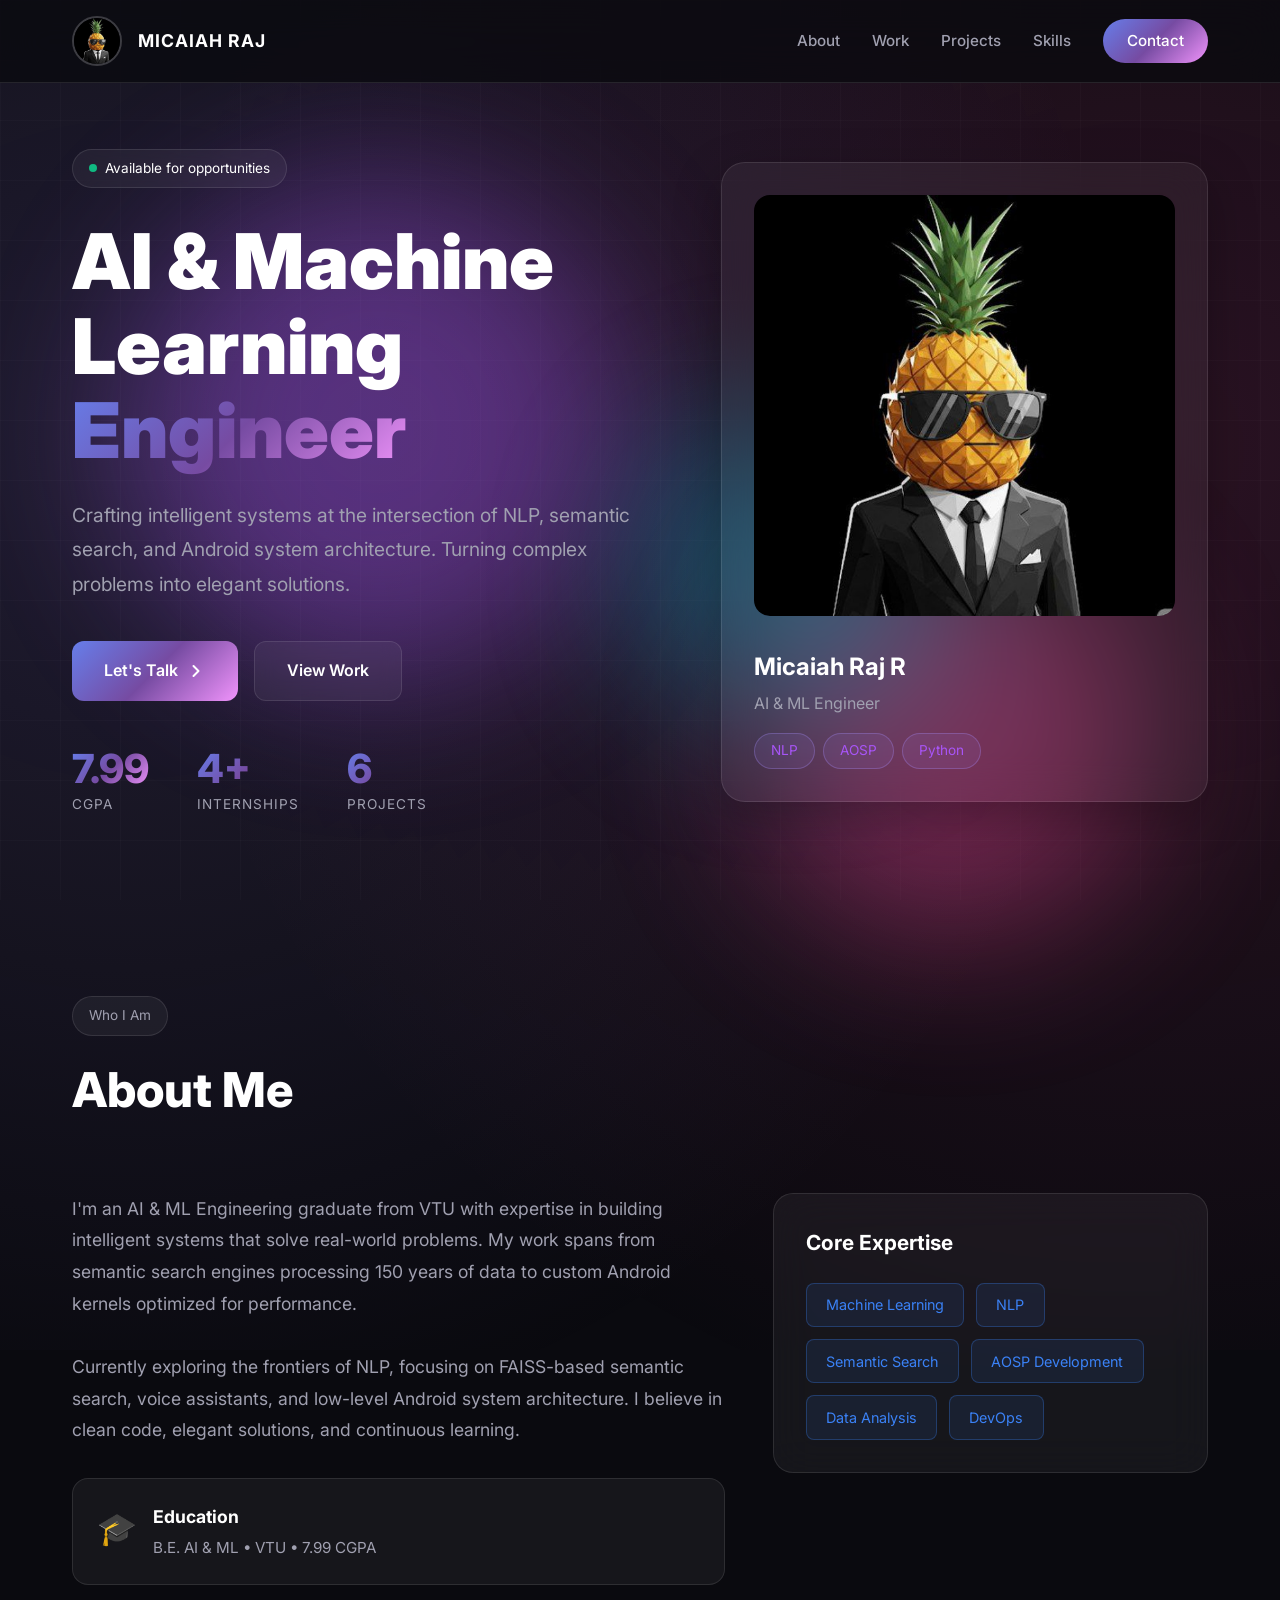
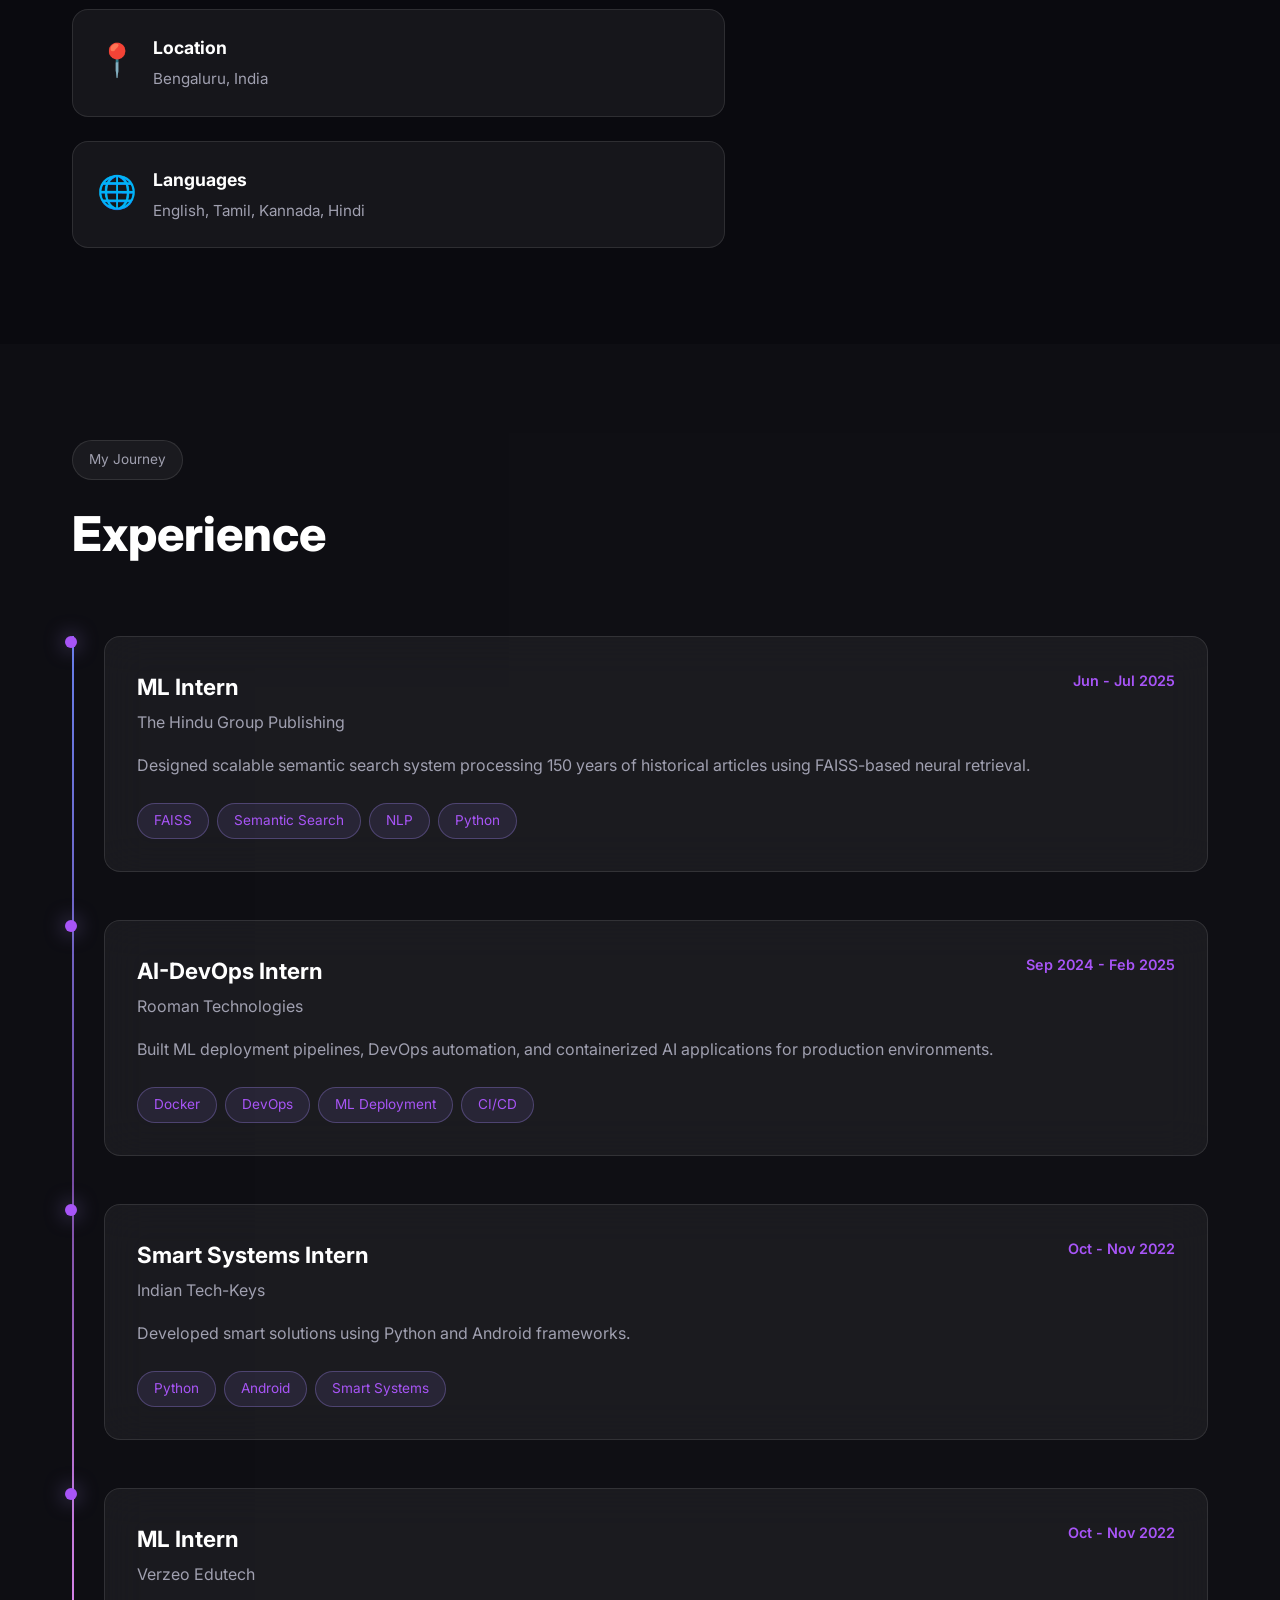
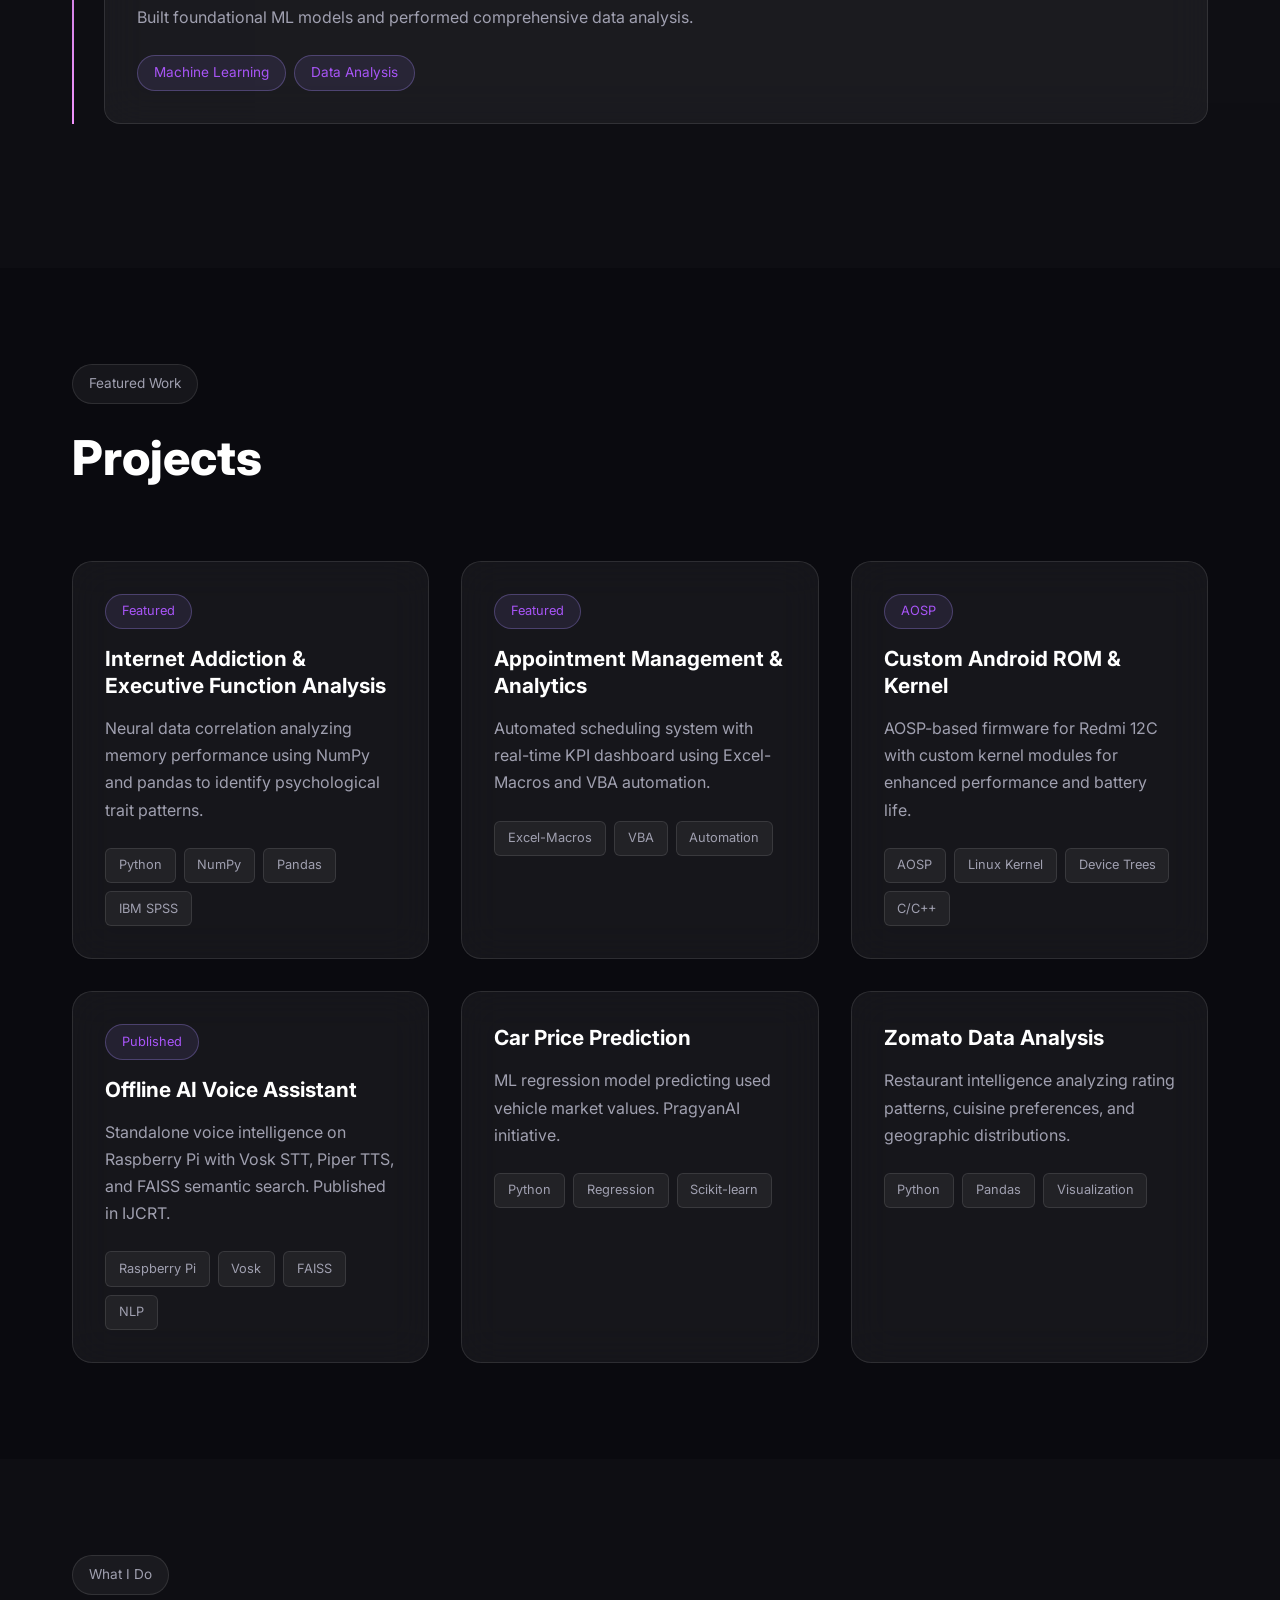
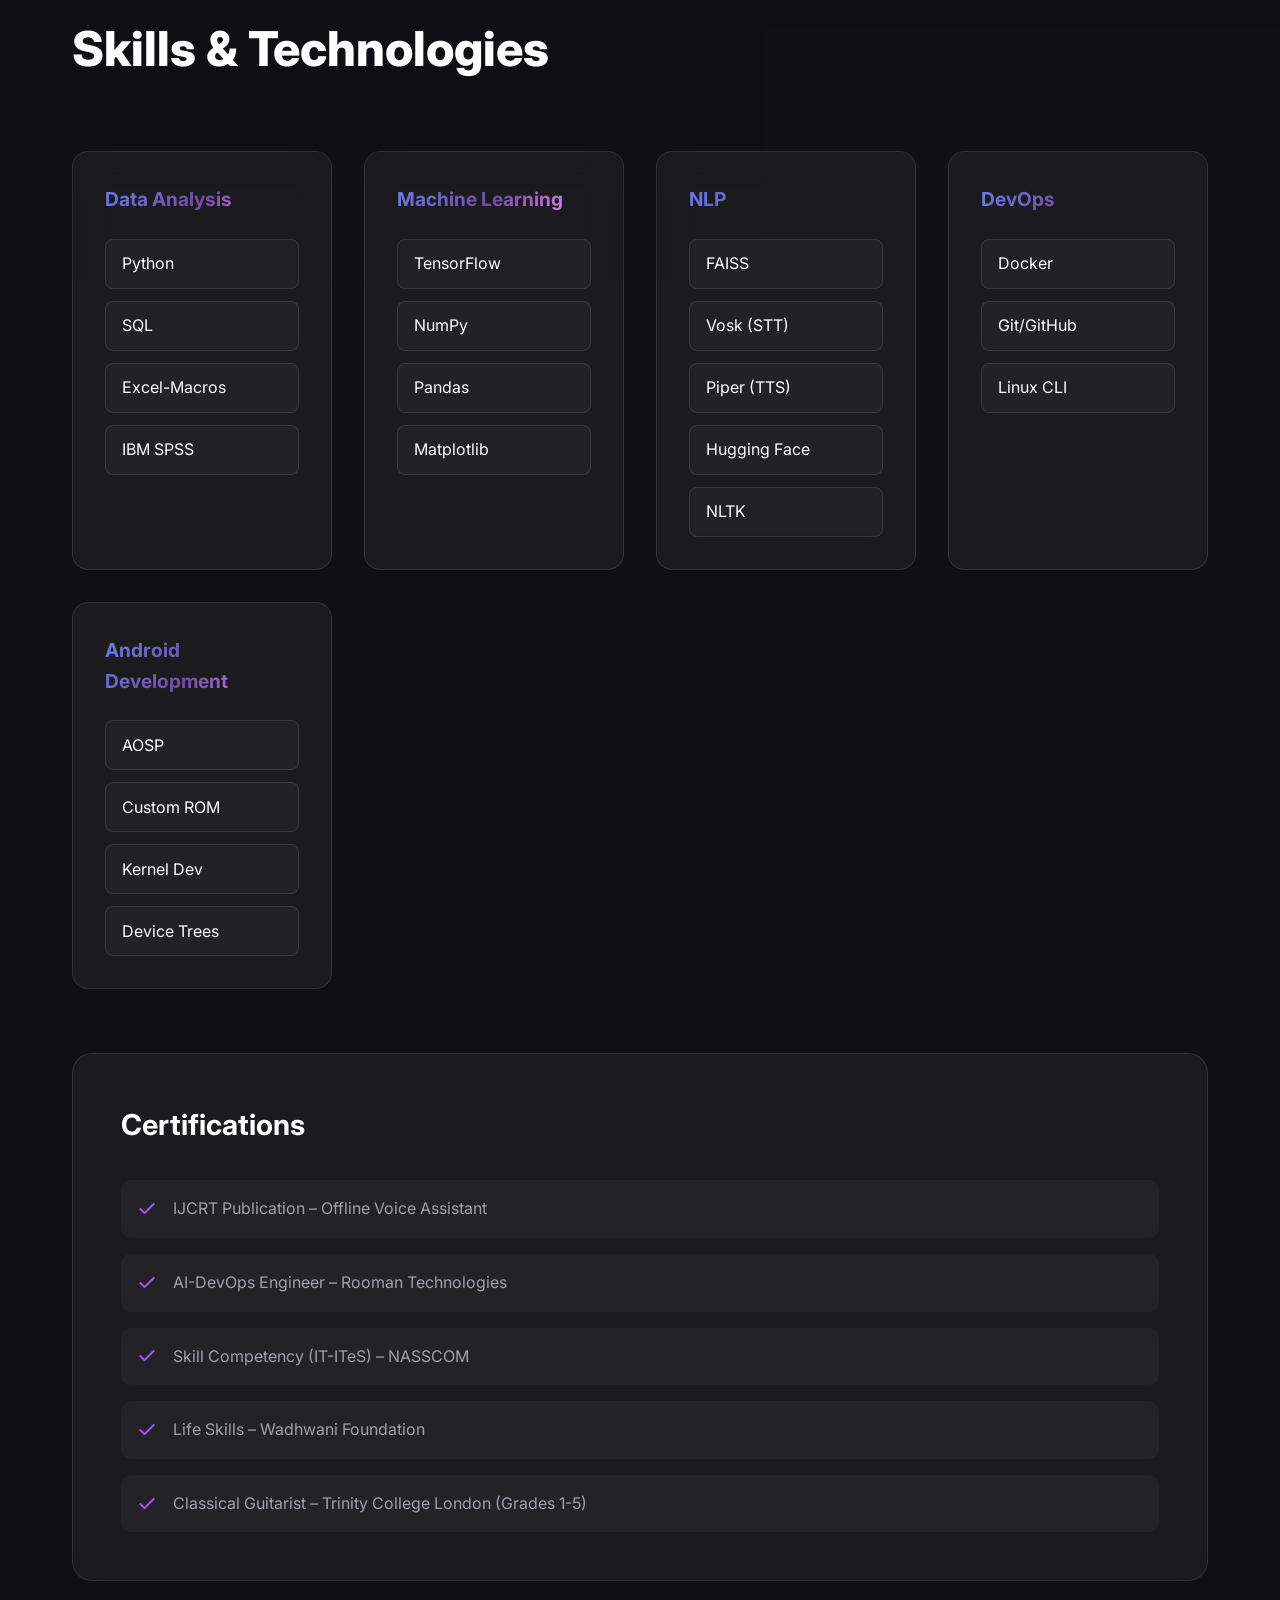
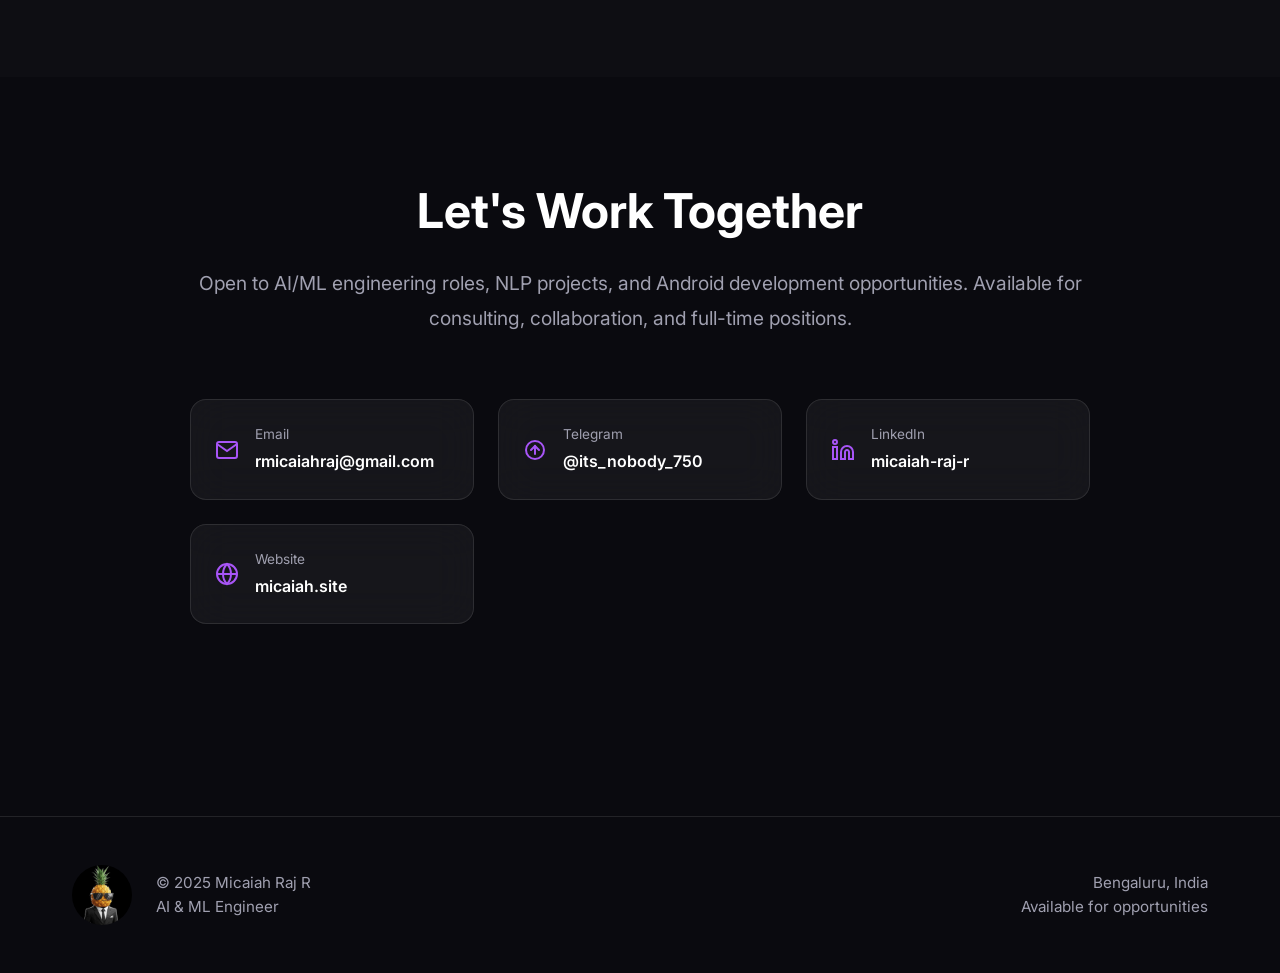
==== commit 00aa64f3: "Update index.html Removed phone contact link and associated SVG." ====
--- a/index.html
+++ b/index.html
@@ -470,15 +470,7 @@
                         </div>
                     </a>
 
-                    <a href="tel:+919141091280" class="contact-link">
-                        <svg width="24" height="24" viewBox="0 0 24 24" fill="none">
-                            <path d="M22 16.92V19.92C22 20.42 21.5 20.92 21 20.92C10.51 20.47 2 11.96 2 3C2 2.5 2.5 2 3 2H6C6.5 2 7 2.5 7 3C7 4.5 7.4 5.9 8 7.2C8.2 7.6 8.1 8.1 7.8 8.4L6.2 10C8.2 13.4 10.6 15.8 14 17.8L15.6 16.2C15.9 15.9 16.4 15.8 16.8 16C18.1 16.6 19.5 17 21 17C21.5 17 22 17.5 22 18V16.92Z" stroke="currentColor" stroke-width="2"/>
-                        </svg>
-                        <div>
-                            <span class="link-label">Phone</span>
-                            <span class="link-value">+91 91410 91280</span>
-                        </div>
-                    </a>
+
 
                     <a href="https://t.me/its_nobody_750" target="_blank" class="contact-link">
                         <svg width="24" height="24" viewBox="0 0 24 24" fill="none">
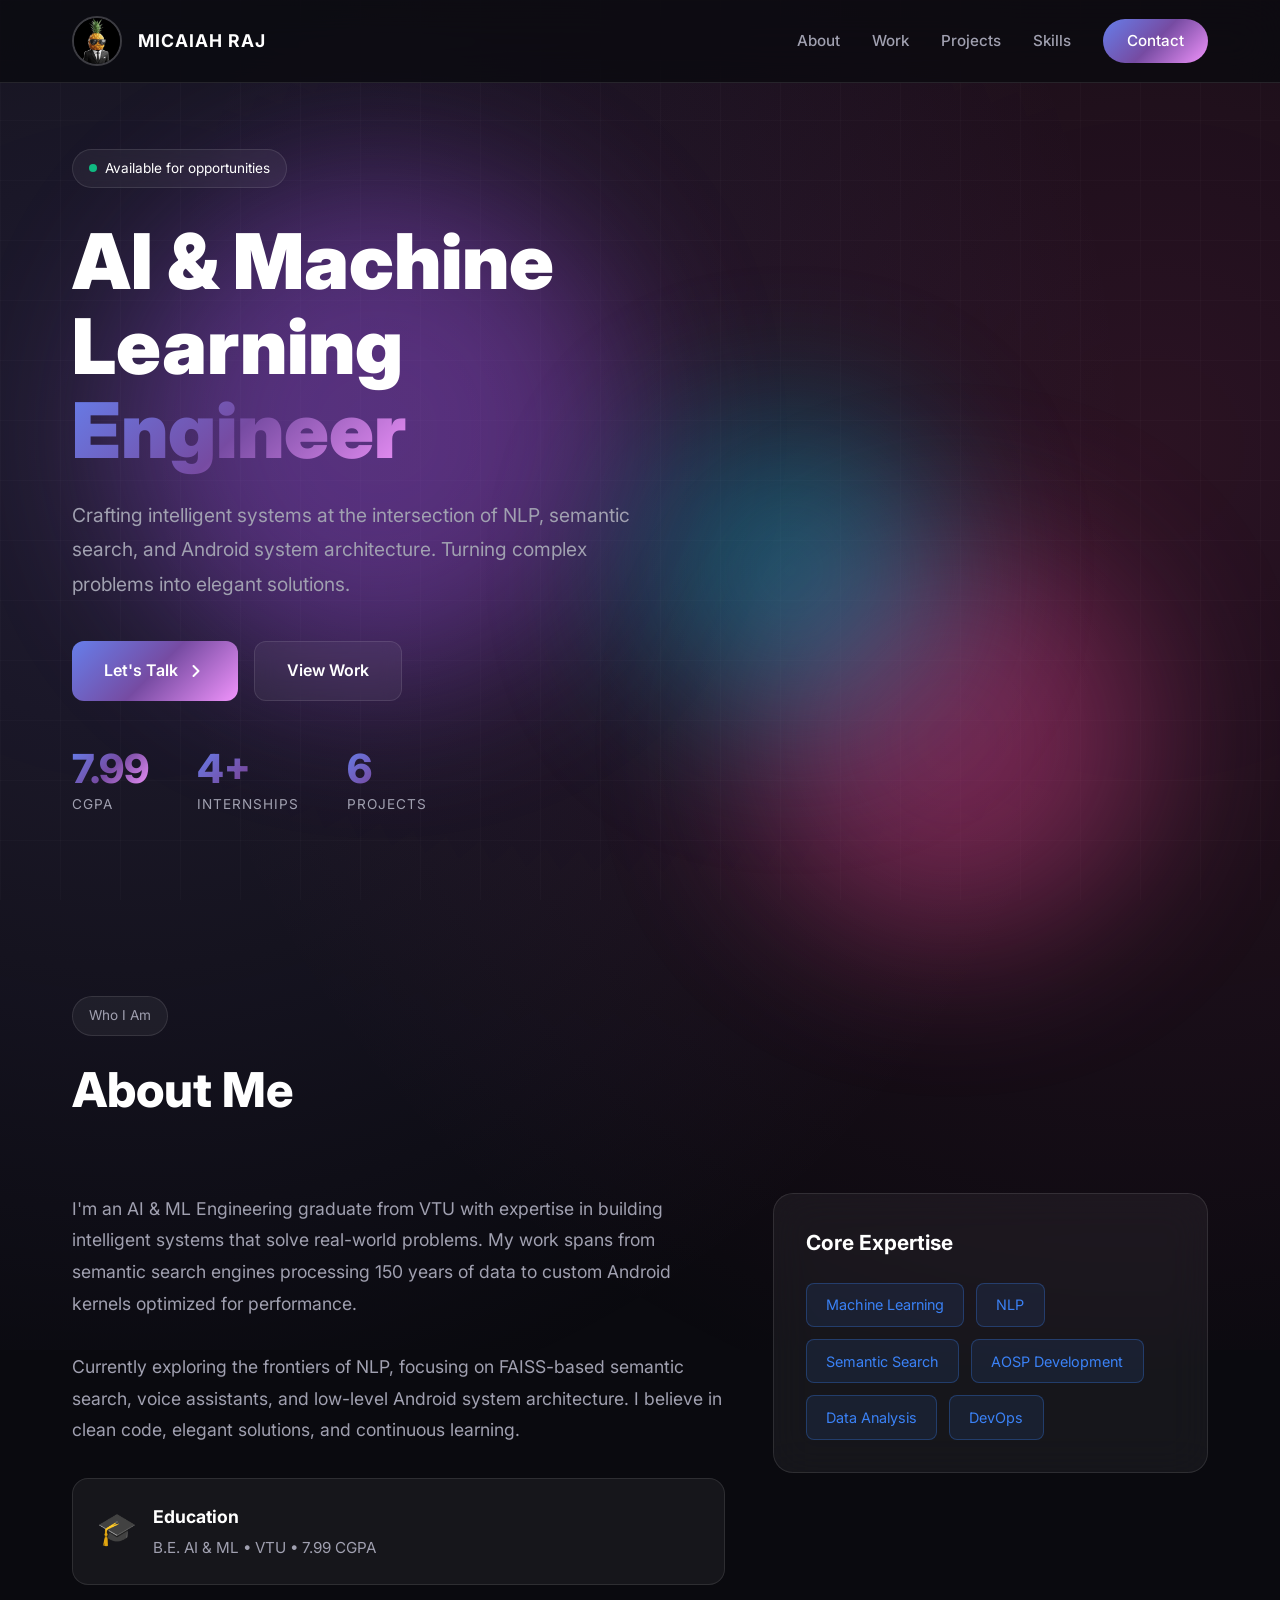
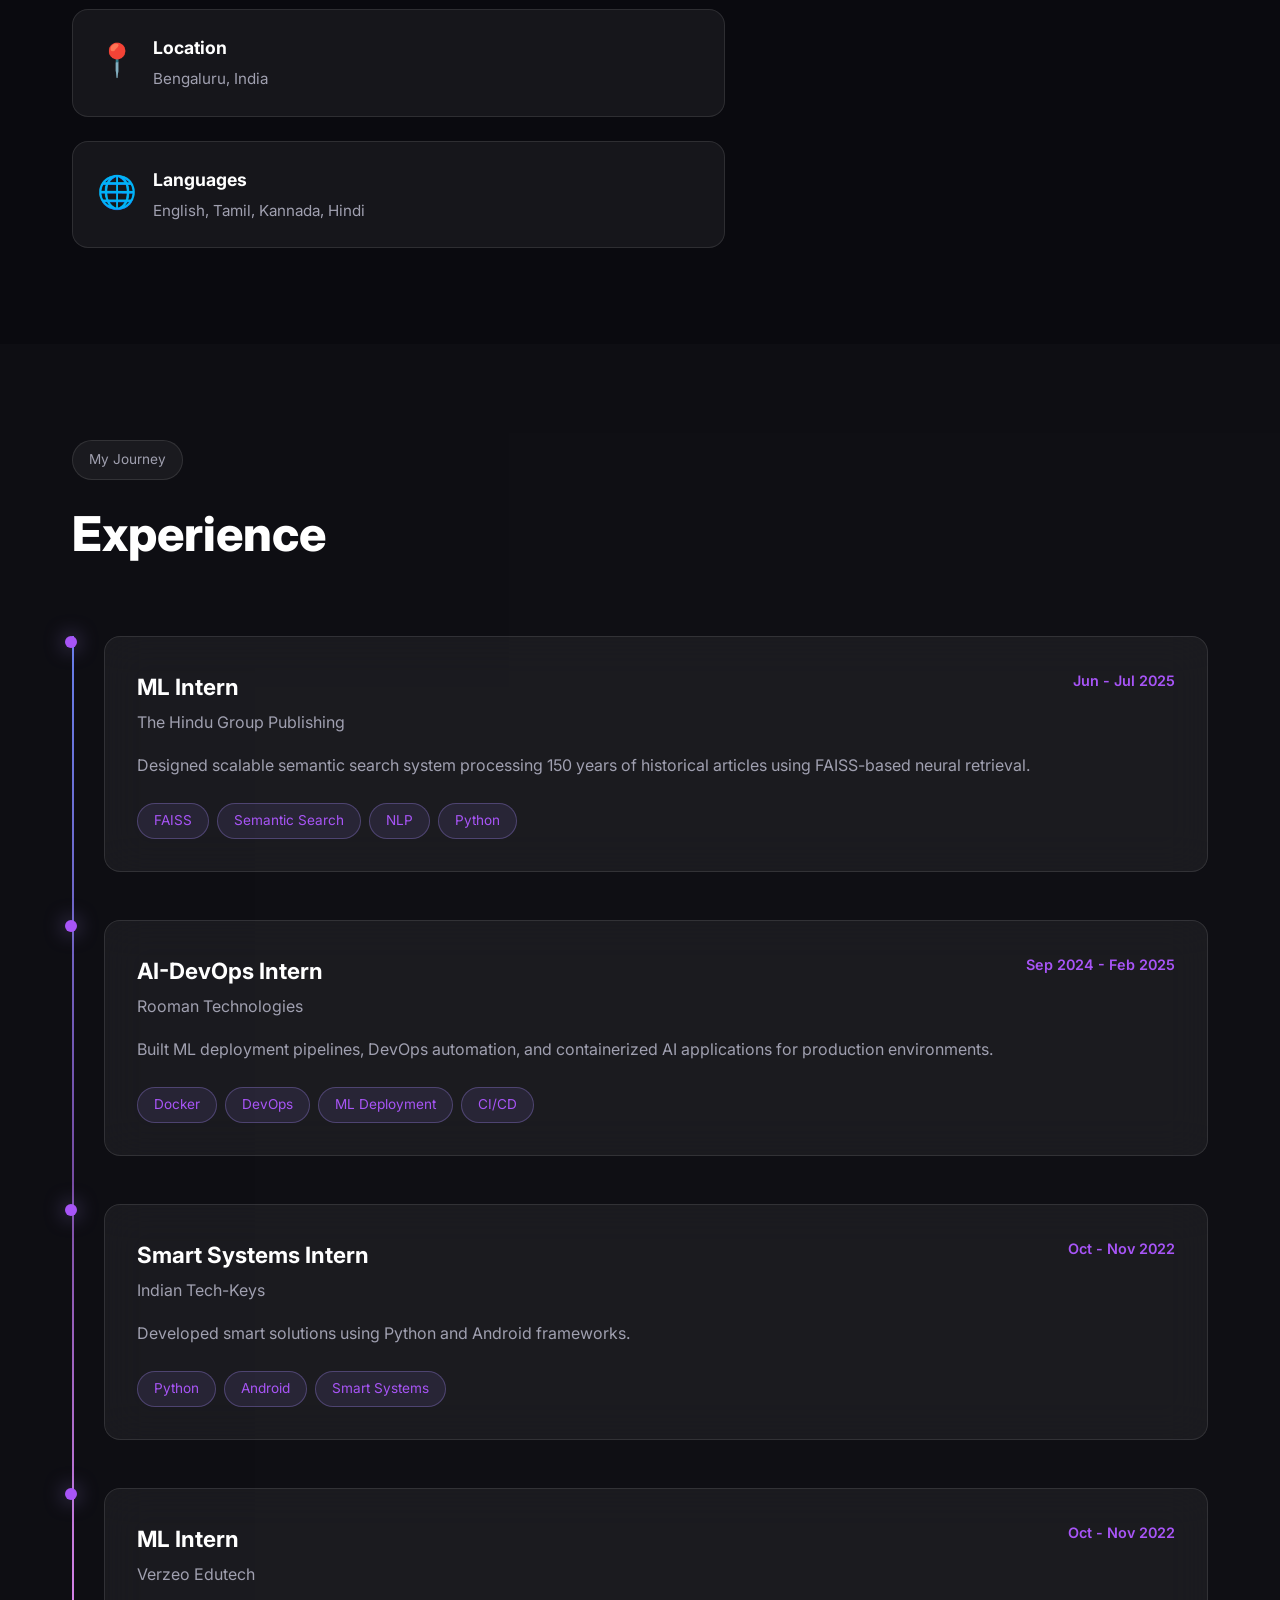
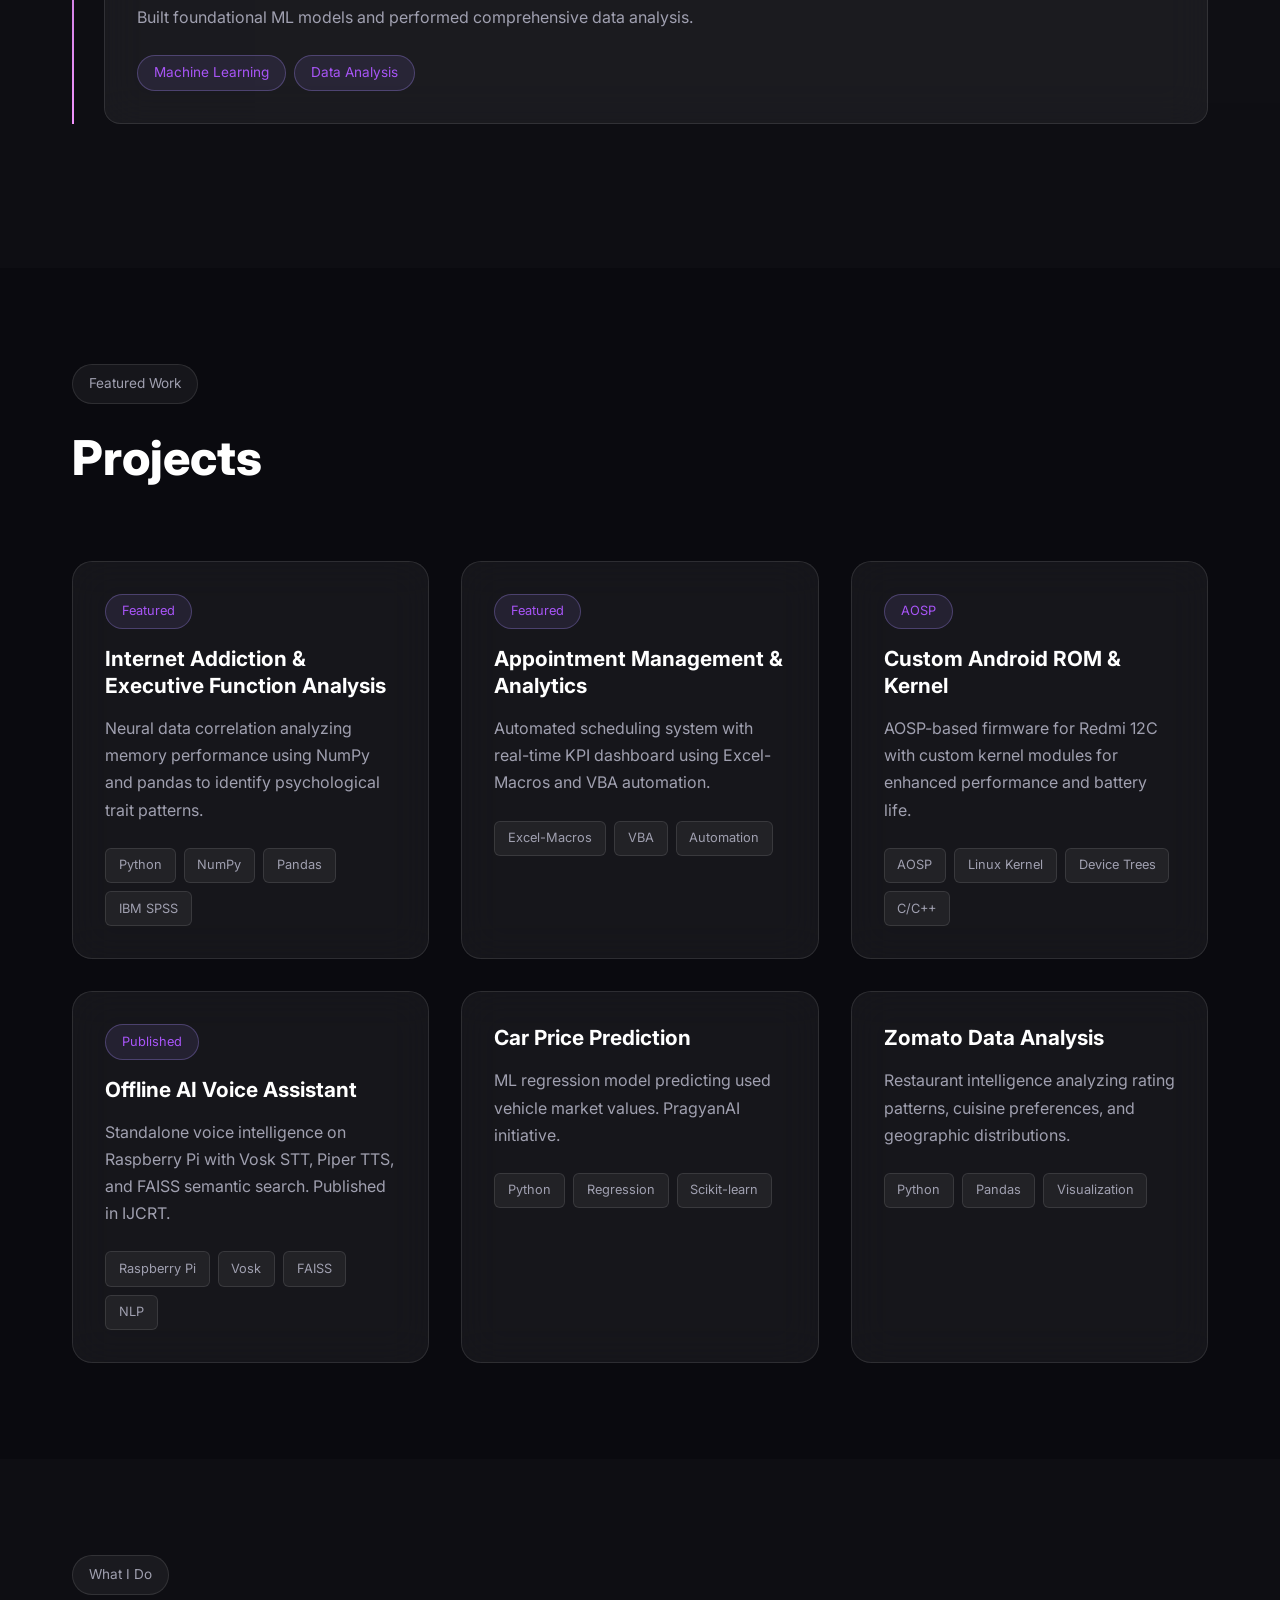
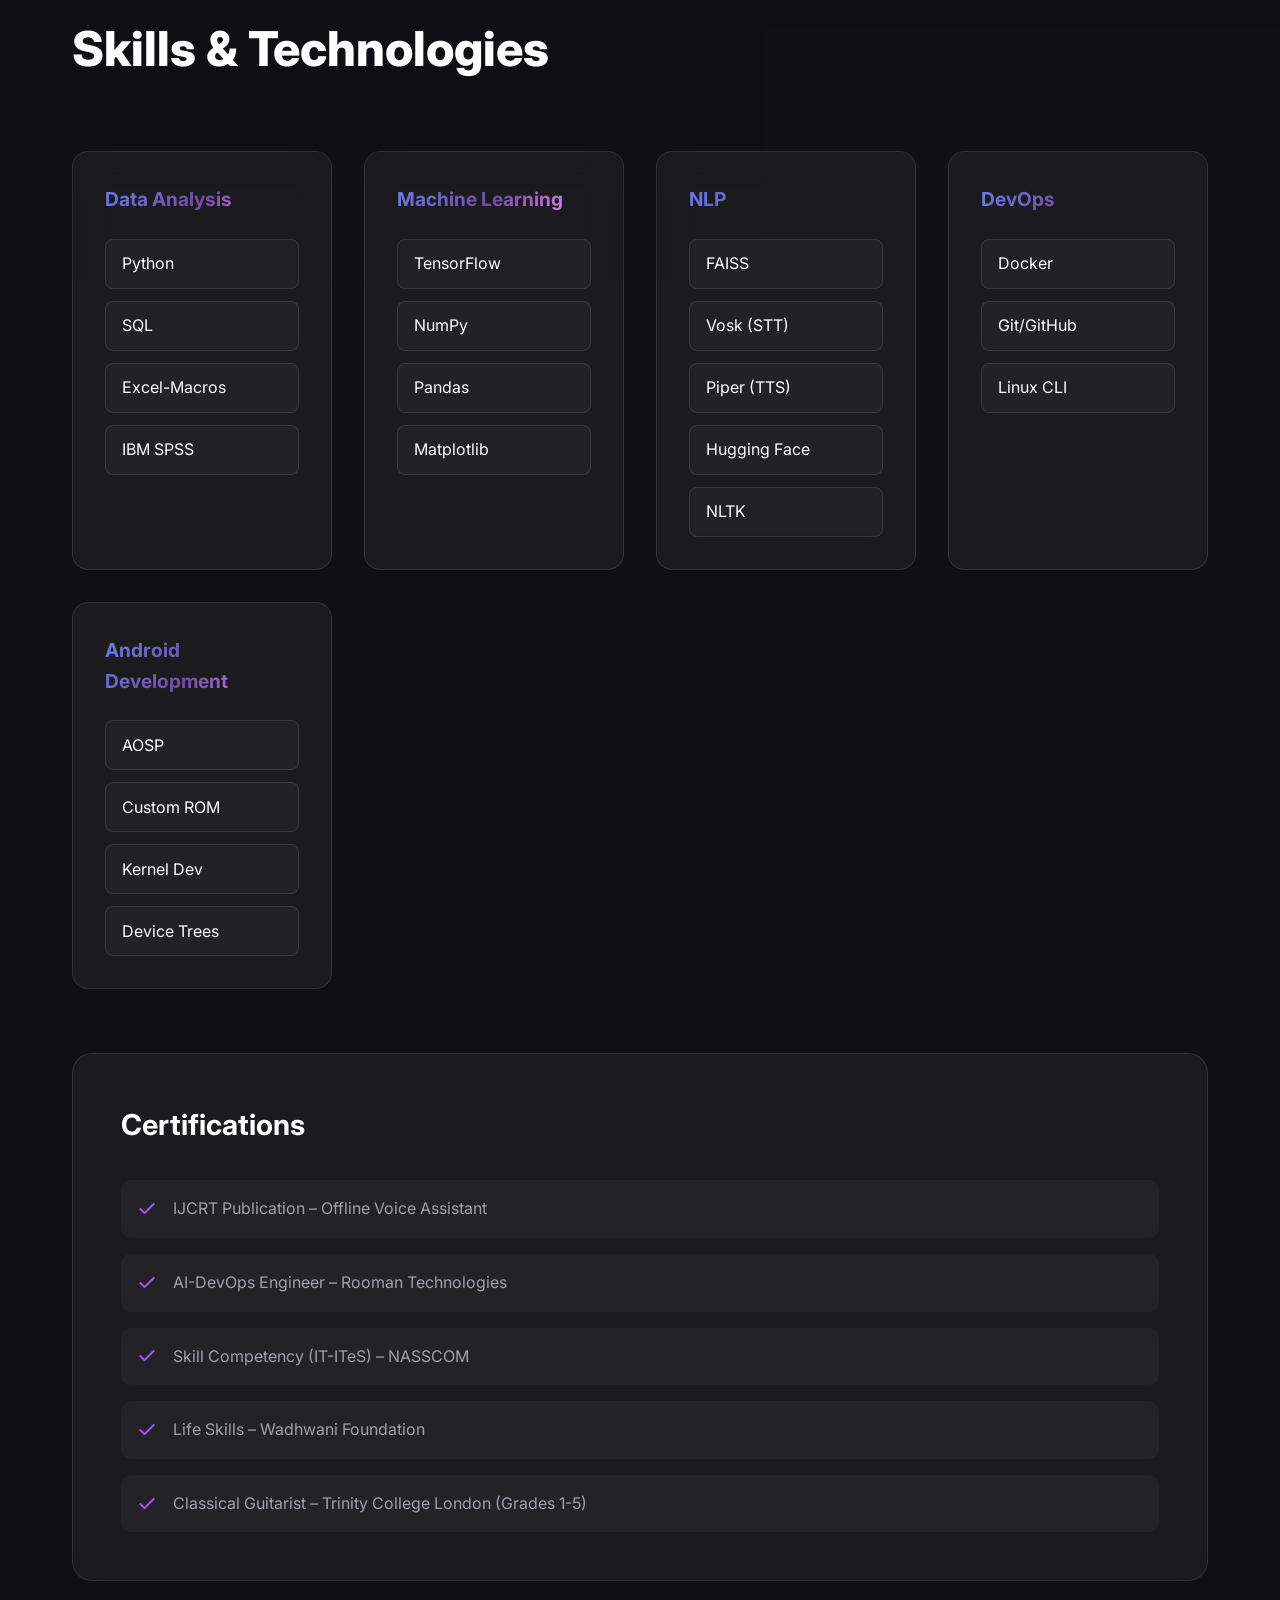
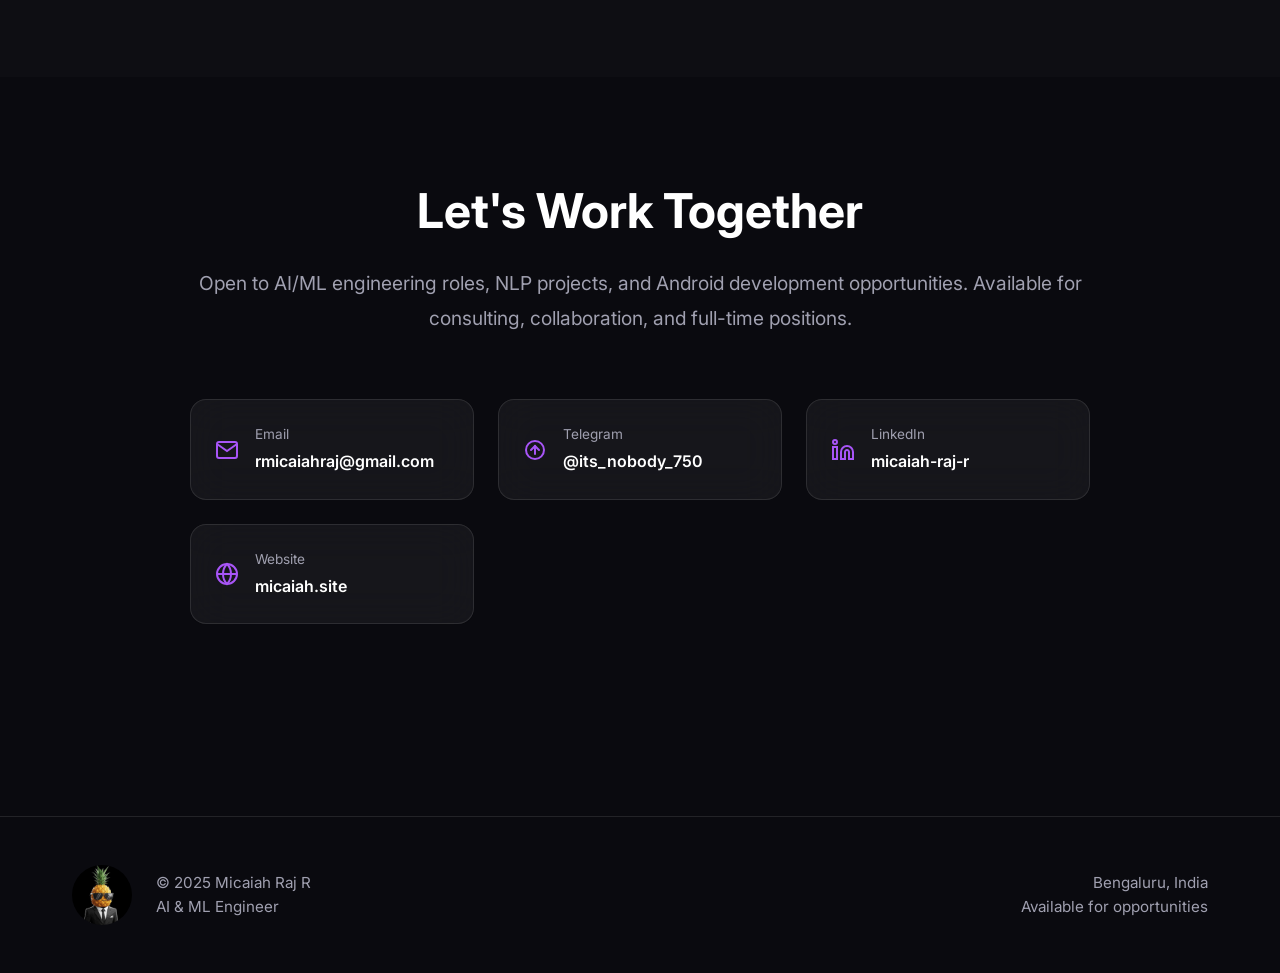
==== commit 0a0c6b42: "Update index.html Removed hero visual section with profile information." ====
--- a/index.html
+++ b/index.html
@@ -82,19 +82,7 @@
                     </div>
                 </div>
             </div>
-            <div class="hero-visual">
-                <div class="hero-card">
-                    <img src="logo.jpg" alt="Profile" class="hero-image">
-                    <div class="card-info">
-                        <h3>Micaiah Raj R</h3>
-                        <p>AI & ML Engineer</p>
-                        <div class="card-tags">
-                            <span>NLP</span>
-                            <span>AOSP</span>
-                            <span>Python</span>
-                        </div>
-                    </div>
-                </div>
+            
             </div>
         </div>
     </section>
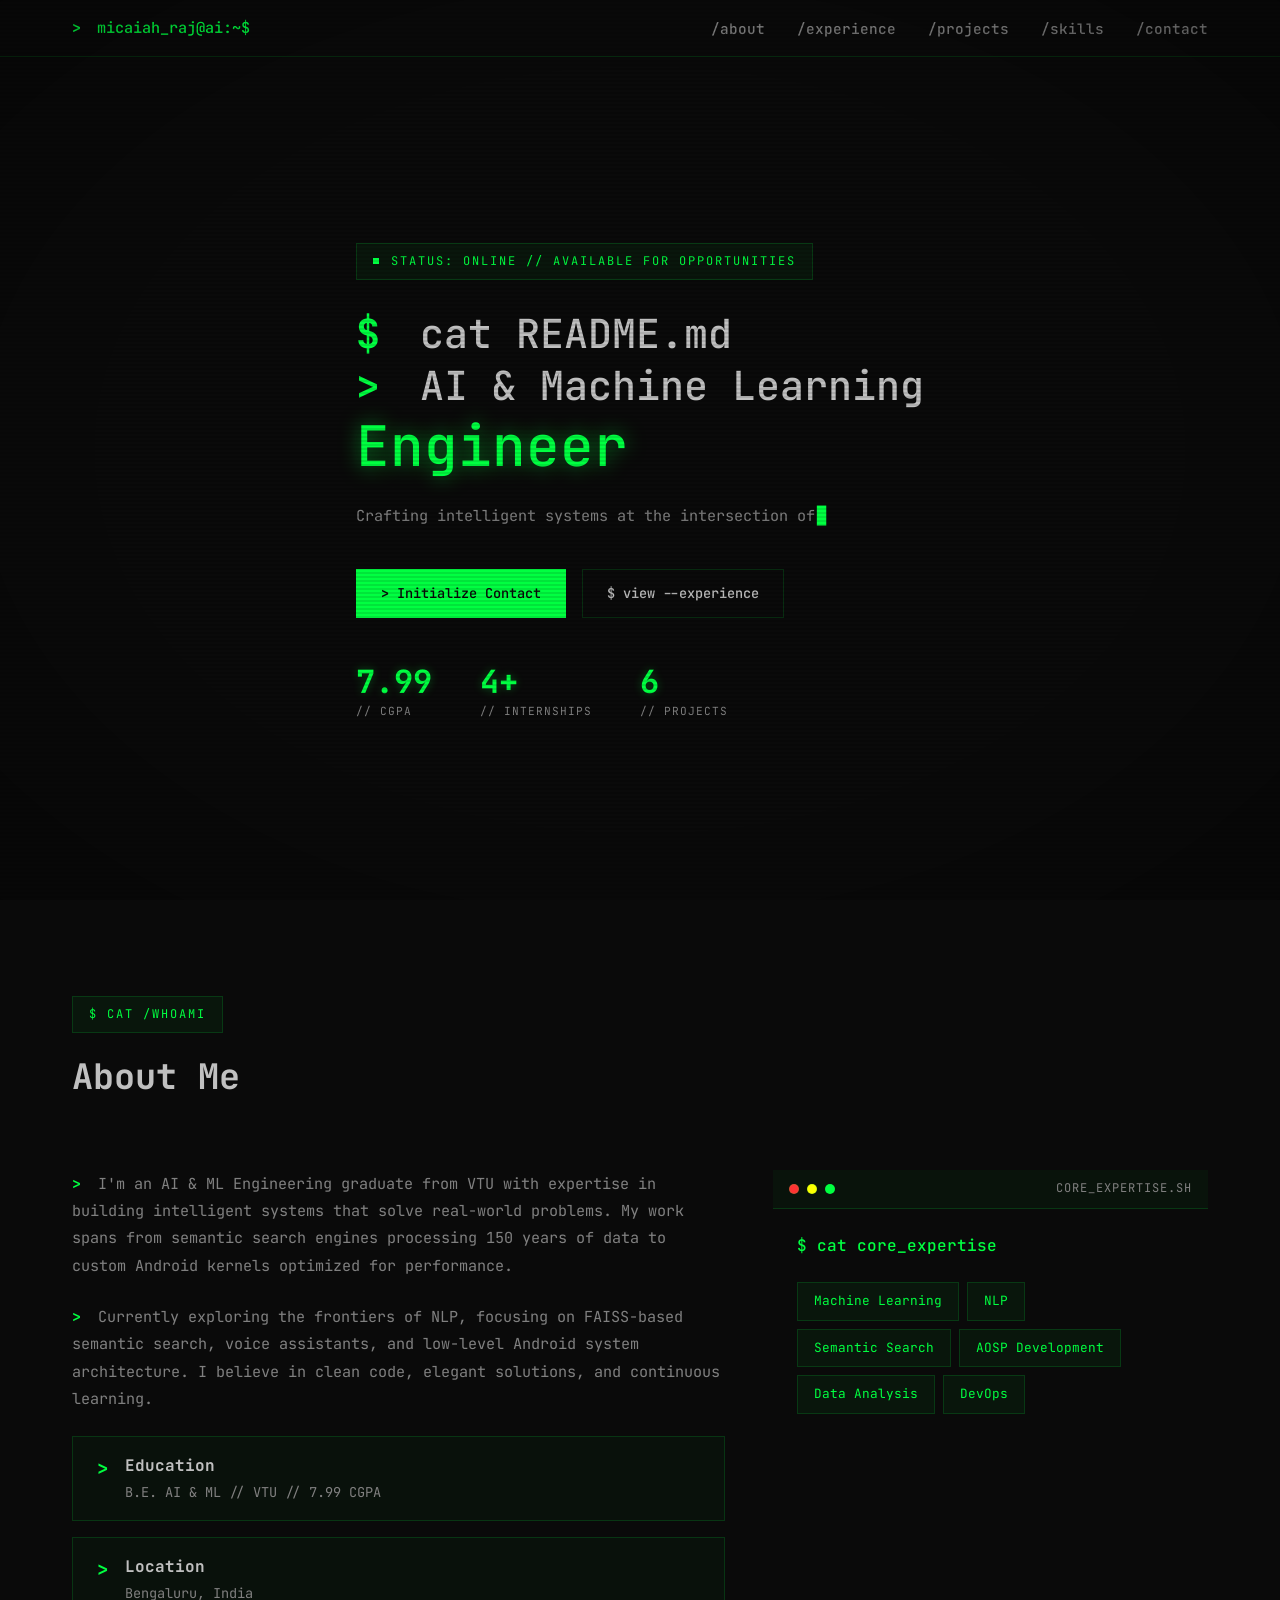
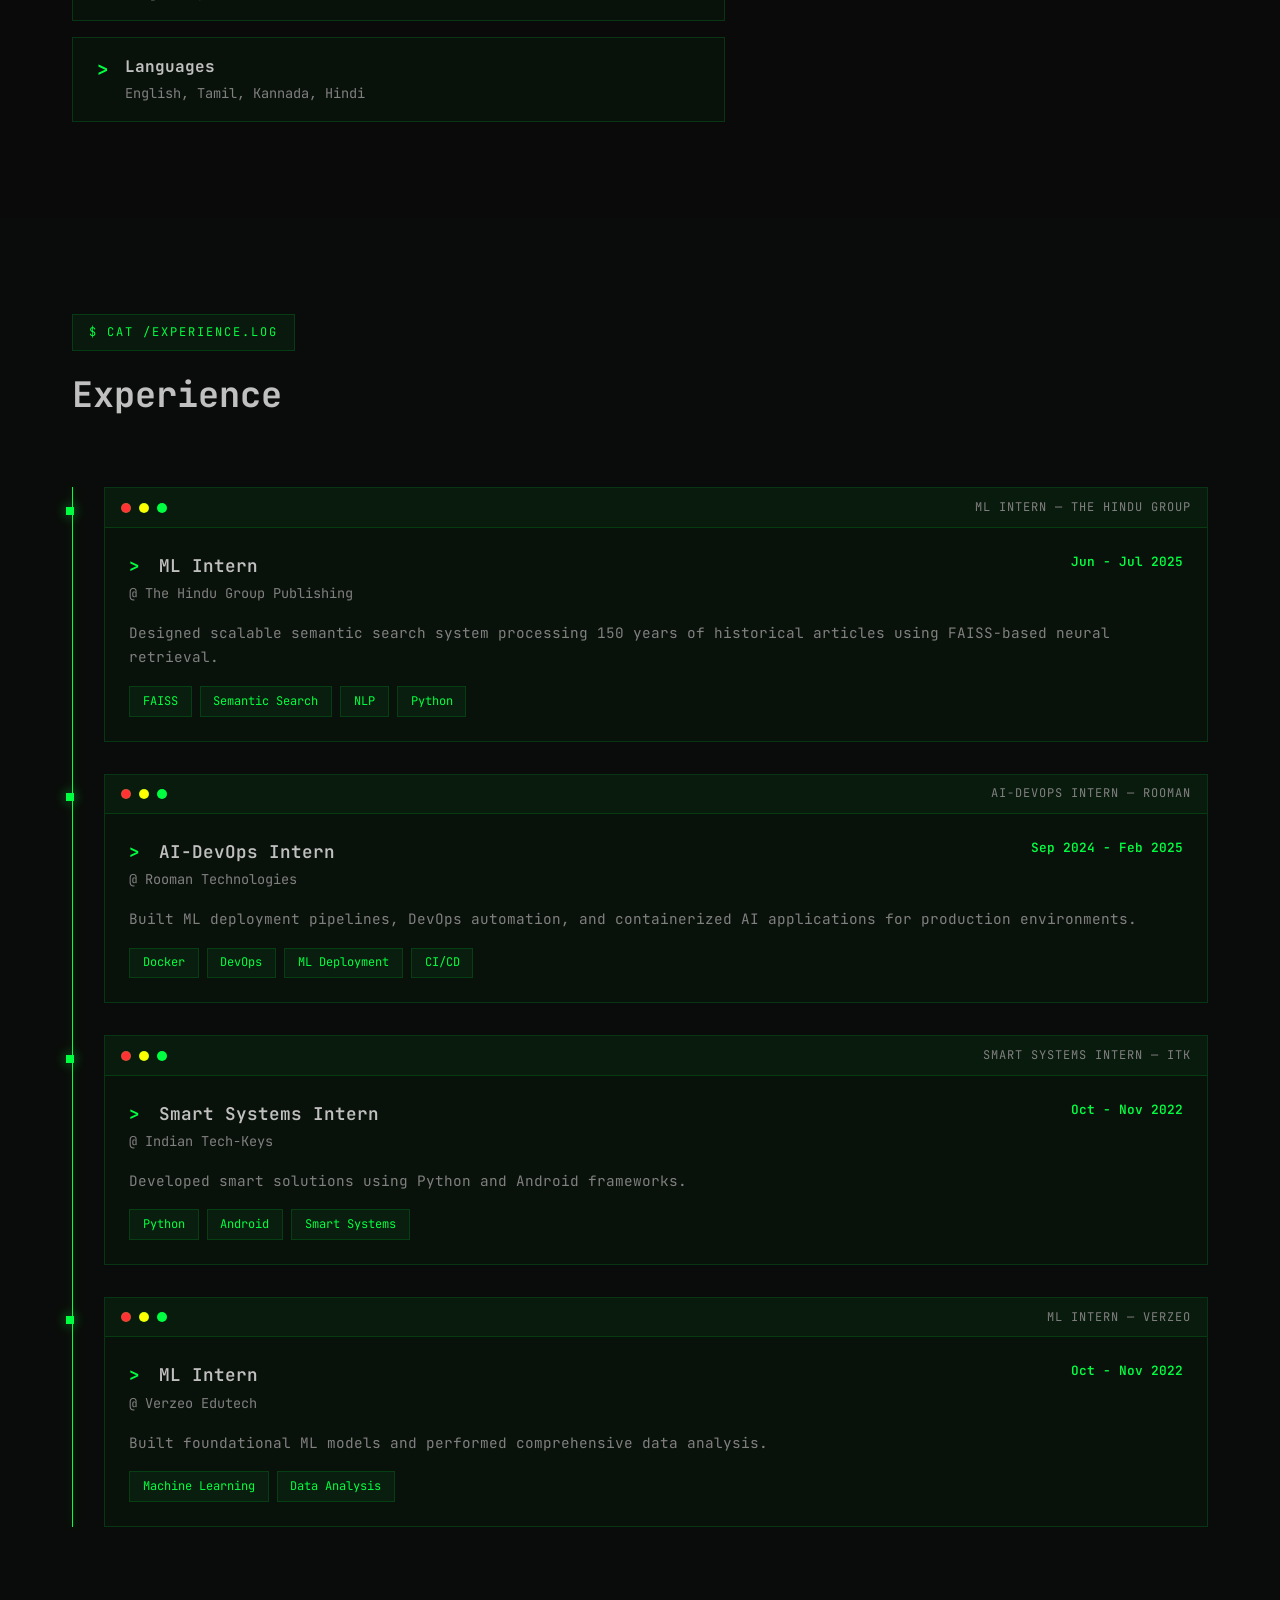
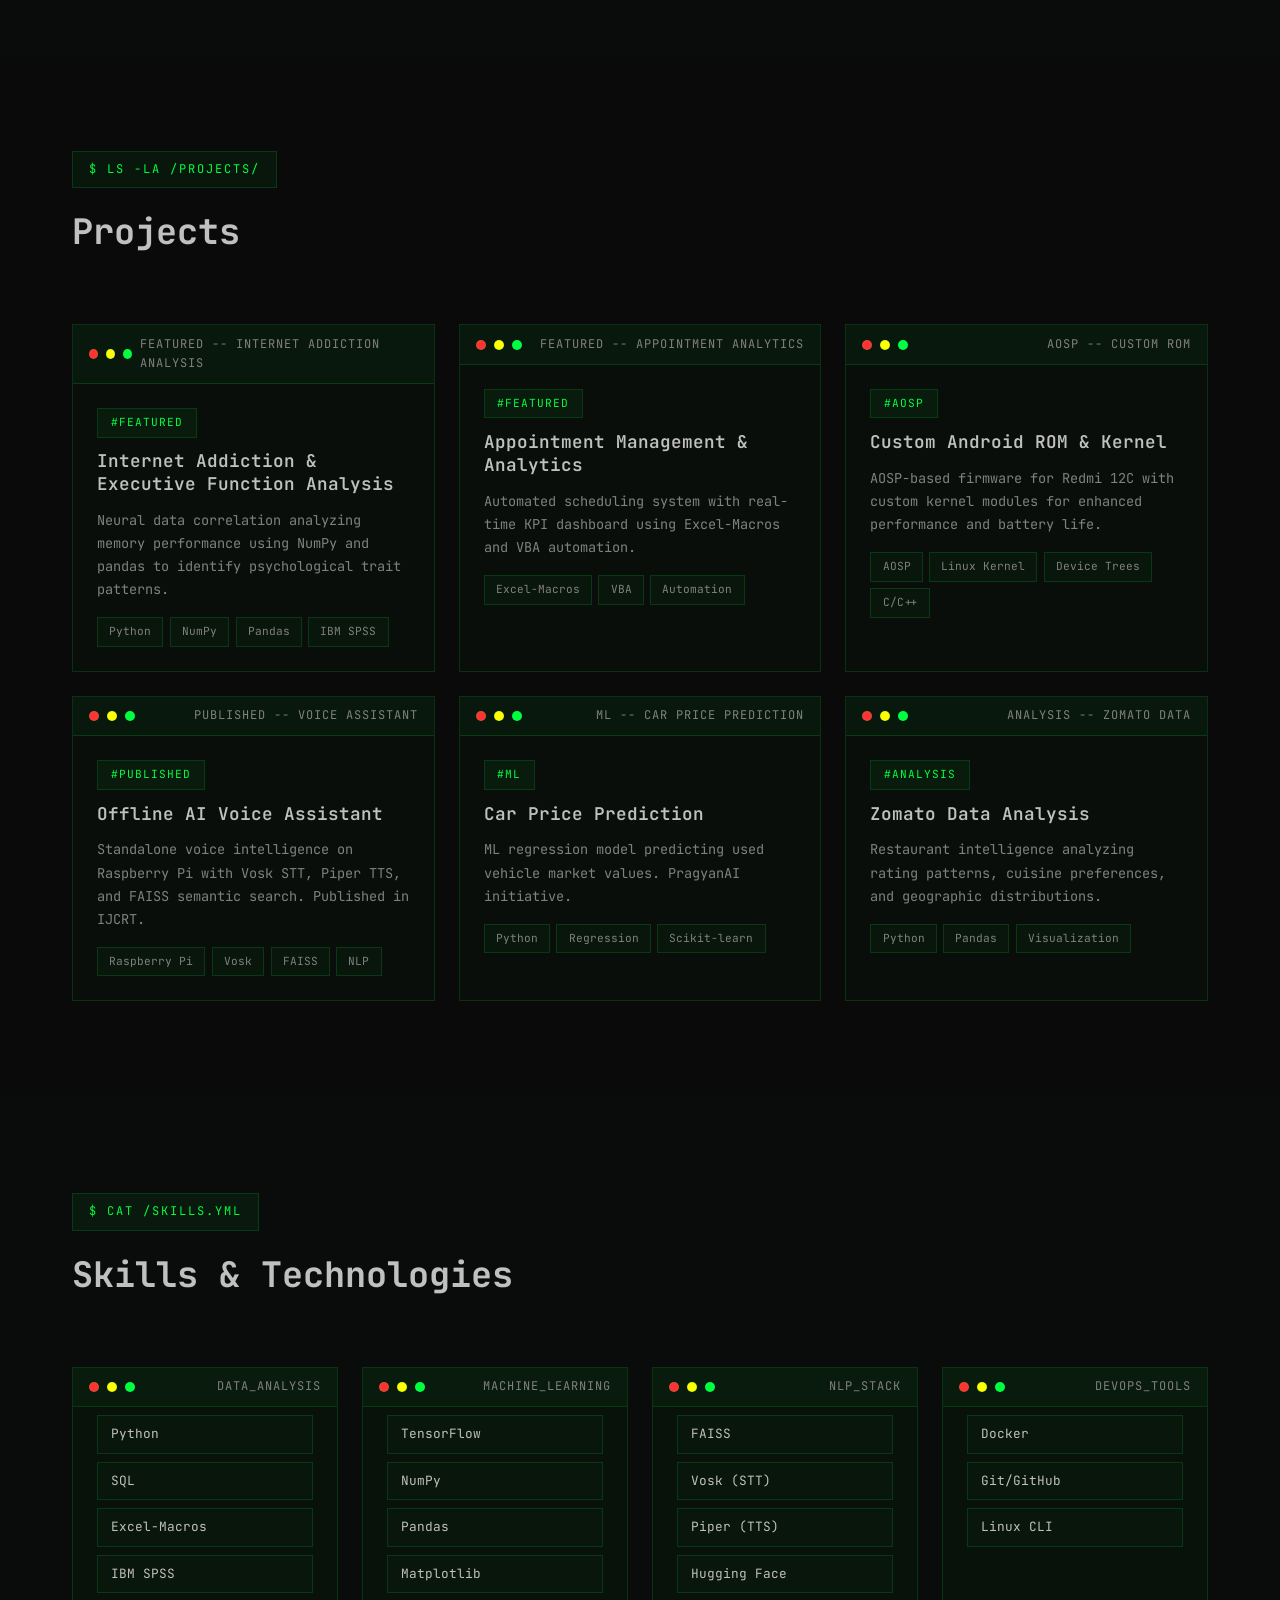
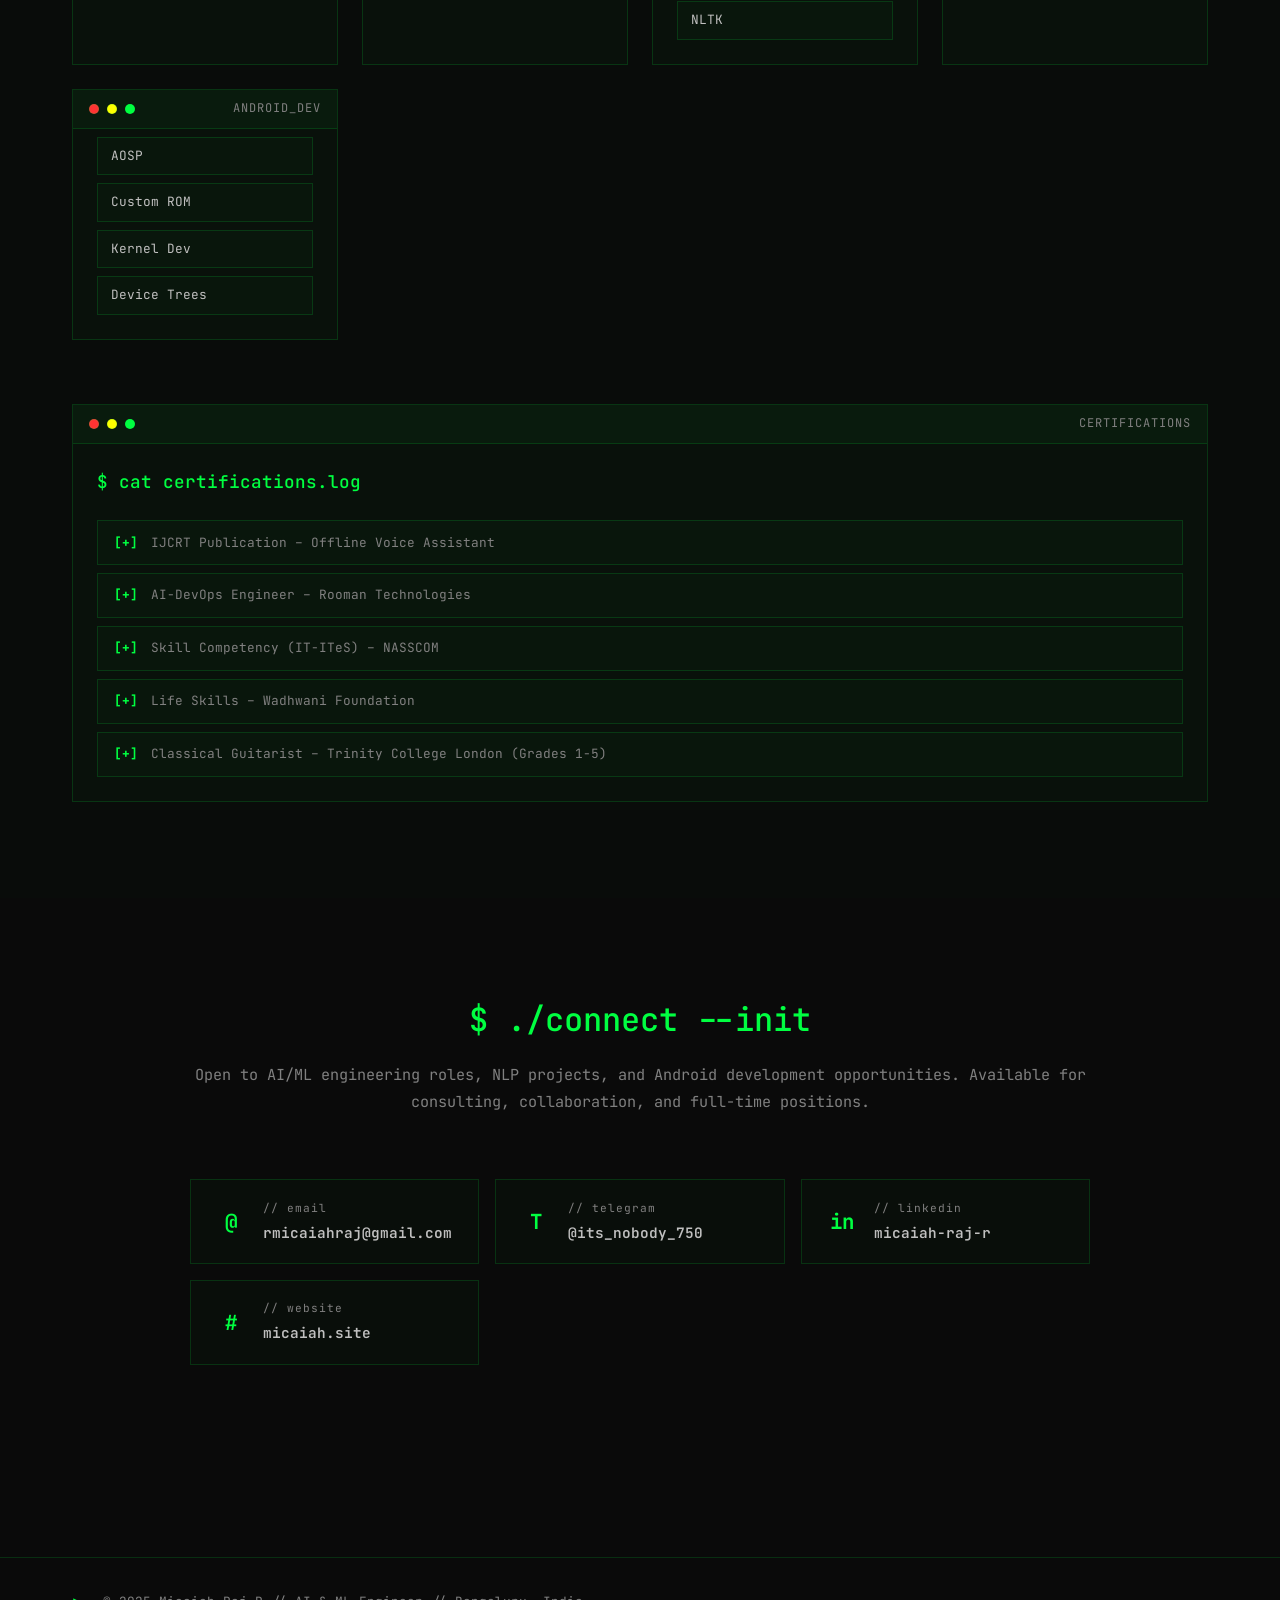
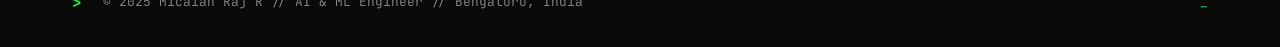
==== commit b956d778: "Redesign portfolio with hacker theme using JetBrains Mono font, matrix rain animation, terminal-styl" ====
--- a/index.html
+++ b/index.html
@@ -3,518 +3,599 @@
 <head>
     <meta charset="UTF-8">
     <meta name="viewport" content="width=device-width, initial-scale=1.0">
-    <title>Micaiah Raj R • AI Engineer</title>
+    <title>MICAIAH RAJ // AI_ENGINEER</title>
     <meta name="description" content="AI & ML Engineer • NLP Specialist • AOSP Developer">
     <link rel="stylesheet" href="styles.css">
     <link rel="preconnect" href="https://fonts.googleapis.com">
     <link rel="preconnect" href="https://fonts.gstatic.com" crossorigin>
-    <link href="https://fonts.googleapis.com/css2?family=Inter:wght@300;400;500;600;700;800;900&display=swap" rel="stylesheet">
+    <link href="https://fonts.googleapis.com/css2?family=JetBrains+Mono:wght@300;400;500;600;700;800&display=swap" rel="stylesheet">
 </head>
 <body>
-    <!-- Animated Background -->
-    <div class="bg-gradient"></div>
-    <div class="bg-grid"></div>
-    
-    <!-- Floating Orbs -->
-    <div class="orb orb-1"></div>
-    <div class="orb orb-2"></div>
-    <div class="orb orb-3"></div>
-
-    <!-- Navigation -->
-    <nav class="nav">
-        <div class="nav-content">
-            <a href="#" class="nav-brand">
-                <img src="logo.jpg" alt="Logo" class="nav-logo">
-                <span class="nav-name">MICAIAH RAJ</span>
-            </a>
-            <div class="nav-links" id="navLinks">
-                <a href="#about">About</a>
-                <a href="#work">Work</a>
-                <a href="#projects">Projects</a>
-                <a href="#skills">Skills</a>
-                <a href="#contact" class="nav-cta">Contact</a>
-            </div>
-            <button class="nav-burger" id="navBurger">
-                <span></span>
-                <span></span>
-                <span></span>
-            </button>
-        </div>
-    </nav>
-
-    <!-- Hero -->
-    <section class="hero">
-        <div class="container">
-            <div class="hero-content">
-                <div class="hero-badge">
-                    <span class="badge-dot"></span>
-                    Available for opportunities
-                </div>
-                <h1 class="hero-title">
-                    AI & Machine Learning<br>
-                    <span class="gradient-text">Engineer</span>
-                </h1>
-                <p class="hero-desc">
-                    Crafting intelligent systems at the intersection of NLP, semantic search, 
-                    and Android system architecture. Turning complex problems into elegant solutions.
-                </p>
-                <div class="hero-actions">
-                    <a href="#contact" class="btn btn-primary">
-                        Let's Talk
-                        <svg width="20" height="20" viewBox="0 0 20 20" fill="none">
-                            <path d="M7.5 15L12.5 10L7.5 5" stroke="currentColor" stroke-width="2" stroke-linecap="round" stroke-linejoin="round"/>
-                        </svg>
-                    </a>
-                    <a href="#work" class="btn btn-secondary">View Work</a>
-                </div>
-                <div class="hero-stats">
-                    <div class="stat">
-                        <div class="stat-value">7.99</div>
-                        <div class="stat-label">CGPA</div>
-                    </div>
-                    <div class="stat">
-                        <div class="stat-value">4+</div>
-                        <div class="stat-label">Internships</div>
-                    </div>
-                    <div class="stat">
-                        <div class="stat-value">6</div>
-                        <div class="stat-label">Projects</div>
-                    </div>
-                </div>
-            </div>
-            
-            </div>
-        </div>
-    </section>
-
-    <!-- About -->
-    <section class="section" id="about">
-        <div class="container">
-            <div class="section-header">
-                <span class="section-label">Who I Am</span>
-                <h2 class="section-title">About Me</h2>
-            </div>
-            <div class="about-grid">
-                <div class="about-content">
-                    <p class="about-text">
-                        I'm an AI & ML Engineering graduate from VTU with expertise in building 
-                        intelligent systems that solve real-world problems. My work spans from 
-                        semantic search engines processing 150 years of data to custom Android 
-                        kernels optimized for performance.
-                    </p>
-                    <p class="about-text">
-                        Currently exploring the frontiers of NLP, focusing on FAISS-based semantic 
-                        search, voice assistants, and low-level Android system architecture. 
-                        I believe in clean code, elegant solutions, and continuous learning.
-                    </p>
-                    <div class="about-highlights">
-                        <div class="highlight">
-                            <div class="highlight-icon">🎓</div>
+    <canvas id="matrixCanvas"></canvas>
+    <div class="scanline"></div>
+    <div class="crt-overlay"></div>
+
+    <div class="boot-sequence" id="bootSequence">
+        <div class="boot-line" data-delay="0">> SYSTEM INITIALIZING...</div>
+        <div class="boot-line" data-delay="500">> LOADING KERNEL MODULES...</div>
+        <div class="boot-line" data-delay="1000">> ESTABLISHING SECURE CONNECTION...</div>
+        <div class="boot-line" data-delay="1500">> DECRYPTING PORTFOLIO DATA...</div>
+        <div class="boot-line" data-delay="2000" class="boot-success">> ACCESS GRANTED. WELCOME, USER.</div>
+        <div class="boot-line" data-delay="2500" class="boot-prompt">> PRESS ANY KEY TO CONTINUE...</div>
+    </div>
+
+    <div class="main-content" id="mainContent">
+        <nav class="nav">
+            <div class="nav-content">
+                <a href="#" class="nav-brand">
+                    <span class="prompt-symbol">></span>
+                    <span class="nav-name">micaiah_raj@ai:~$</span>
+                </a>
+                <div class="nav-links" id="navLinks">
+                    <a href="#about">/about</a>
+                    <a href="#work">/experience</a>
+                    <a href="#projects">/projects</a>
+                    <a href="#skills">/skills</a>
+                    <a href="#contact">/contact</a>
+                </div>
+                <button class="nav-burger" id="navBurger">
+                    <span></span>
+                    <span></span>
+                    <span></span>
+                </button>
+            </div>
+        </nav>
+
+        <section class="hero">
+            <div class="container">
+                <div class="hero-content">
+                    <div class="hero-badge">
+                        <span class="badge-dot"></span>
+                        <span class="status-text">STATUS: ONLINE // AVAILABLE FOR OPPORTUNITIES</span>
+                    </div>
+                    <h1 class="hero-title">
+                        <span class="line line-1"><span class="prompt-symbol">$</span> cat README.md</span>
+                        <span class="line line-2"><span class="prompt-symbol">></span> AI & Machine Learning</span>
+                        <span class="line line-3 gradient-text">Engineer</span>
+                    </h1>
+                    <p class="hero-desc typewriter" data-text="Crafting intelligent systems at the intersection of NLP, semantic search, and Android system architecture. Turning complex problems into elegant solutions."></p>
+                    <div class="hero-actions">
+                        <a href="#contact" class="btn btn-primary">
+                            <span class="btn-arrow">></span> Initialize Contact
+                        </a>
+                        <a href="#work" class="btn btn-secondary">$ view --experience</a>
+                    </div>
+                    <div class="hero-stats">
+                        <div class="stat">
+                            <div class="stat-value">7.99</div>
+                            <div class="stat-label">// CGPA</div>
+                        </div>
+                        <div class="stat">
+                            <div class="stat-value">4+</div>
+                            <div class="stat-label">// INTERNSHIPS</div>
+                        </div>
+                        <div class="stat">
+                            <div class="stat-value">6</div>
+                            <div class="stat-label">// PROJECTS</div>
+                        </div>
+                    </div>
+                </div>
+            </div>
+        </section>
+
+        <section class="section" id="about">
+            <div class="container">
+                <div class="section-header">
+                    <span class="section-label">$ cat /whoami</span>
+                    <h2 class="section-title">About Me</h2>
+                </div>
+                <div class="about-grid">
+                    <div class="about-content">
+                        <p class="about-text">
+                            <span class="prompt-symbol">></span> I'm an AI & ML Engineering graduate from VTU with expertise in building 
+                            intelligent systems that solve real-world problems. My work spans from 
+                            semantic search engines processing 150 years of data to custom Android 
+                            kernels optimized for performance.
+                        </p>
+                        <p class="about-text">
+                            <span class="prompt-symbol">></span> Currently exploring the frontiers of NLP, focusing on FAISS-based semantic 
+                            search, voice assistants, and low-level Android system architecture. 
+                            I believe in clean code, elegant solutions, and continuous learning.
+                        </p>
+                        <div class="about-highlights">
+                            <div class="highlight">
+                                <span class="highlight-icon">></span>
+                                <div>
+                                    <h4>Education</h4>
+                                    <p>B.E. AI & ML // VTU // 7.99 CGPA</p>
+                                </div>
+                            </div>
+                            <div class="highlight">
+                                <span class="highlight-icon">></span>
+                                <div>
+                                    <h4>Location</h4>
+                                    <p>Bengaluru, India</p>
+                                </div>
+                            </div>
+                            <div class="highlight">
+                                <span class="highlight-icon">></span>
+                                <div>
+                                    <h4>Languages</h4>
+                                    <p>English, Tamil, Kannada, Hindi</p>
+                                </div>
+                            </div>
+                        </div>
+                    </div>
+                    <div class="about-skills-preview">
+                        <div class="skill-card terminal-card">
+                            <div class="terminal-header">
+                                <span class="terminal-dot red"></span>
+                                <span class="terminal-dot yellow"></span>
+                                <span class="terminal-dot green"></span>
+                                <span class="terminal-title">core_expertise.sh</span>
+                            </div>
+                            <div class="terminal-body">
+                                <h4>$ cat core_expertise</h4>
+                                <div class="skill-tags">
+                                    <span>Machine Learning</span>
+                                    <span>NLP</span>
+                                    <span>Semantic Search</span>
+                                    <span>AOSP Development</span>
+                                    <span>Data Analysis</span>
+                                    <span>DevOps</span>
+                                </div>
+                            </div>
+                        </div>
+                    </div>
+                </div>
+            </div>
+        </section>
+
+        <section class="section section-dark" id="work">
+            <div class="container">
+                <div class="section-header">
+                    <span class="section-label">$ cat /experience.log</span>
+                    <h2 class="section-title">Experience</h2>
+                </div>
+                <div class="timeline">
+                    <div class="timeline-item">
+                        <div class="timeline-dot"></div>
+                        <div class="timeline-card terminal-card">
+                            <div class="terminal-header">
+                                <span class="terminal-dot red"></span>
+                                <span class="terminal-dot yellow"></span>
+                                <span class="terminal-dot green"></span>
+                                <span class="terminal-title">ML Intern — The Hindu Group</span>
+                            </div>
+                            <div class="terminal-body">
+                                <div class="card-header">
+                                    <div>
+                                        <h3><span class="prompt-symbol">></span> ML Intern</h3>
+                                        <p class="company">@ The Hindu Group Publishing</p>
+                                    </div>
+                                    <span class="date">Jun - Jul 2025</span>
+                                </div>
+                                <p class="card-desc">
+                                    Designed scalable semantic search system processing 150 years of historical 
+                                    articles using FAISS-based neural retrieval.
+                                </p>
+                                <div class="card-tags">
+                                    <span>FAISS</span>
+                                    <span>Semantic Search</span>
+                                    <span>NLP</span>
+                                    <span>Python</span>
+                                </div>
+                            </div>
+                        </div>
+                    </div>
+
+                    <div class="timeline-item">
+                        <div class="timeline-dot"></div>
+                        <div class="timeline-card terminal-card">
+                            <div class="terminal-header">
+                                <span class="terminal-dot red"></span>
+                                <span class="terminal-dot yellow"></span>
+                                <span class="terminal-dot green"></span>
+                                <span class="terminal-title">AI-DevOps Intern — Rooman</span>
+                            </div>
+                            <div class="terminal-body">
+                                <div class="card-header">
+                                    <div>
+                                        <h3><span class="prompt-symbol">></span> AI-DevOps Intern</h3>
+                                        <p class="company">@ Rooman Technologies</p>
+                                    </div>
+                                    <span class="date">Sep 2024 - Feb 2025</span>
+                                </div>
+                                <p class="card-desc">
+                                    Built ML deployment pipelines, DevOps automation, and containerized AI applications 
+                                    for production environments.
+                                </p>
+                                <div class="card-tags">
+                                    <span>Docker</span>
+                                    <span>DevOps</span>
+                                    <span>ML Deployment</span>
+                                    <span>CI/CD</span>
+                                </div>
+                            </div>
+                        </div>
+                    </div>
+
+                    <div class="timeline-item">
+                        <div class="timeline-dot"></div>
+                        <div class="timeline-card terminal-card">
+                            <div class="terminal-header">
+                                <span class="terminal-dot red"></span>
+                                <span class="terminal-dot yellow"></span>
+                                <span class="terminal-dot green"></span>
+                                <span class="terminal-title">Smart Systems Intern — ITK</span>
+                            </div>
+                            <div class="terminal-body">
+                                <div class="card-header">
+                                    <div>
+                                        <h3><span class="prompt-symbol">></span> Smart Systems Intern</h3>
+                                        <p class="company">@ Indian Tech-Keys</p>
+                                    </div>
+                                    <span class="date">Oct - Nov 2022</span>
+                                </div>
+                                <p class="card-desc">
+                                    Developed smart solutions using Python and Android frameworks.
+                                </p>
+                                <div class="card-tags">
+                                    <span>Python</span>
+                                    <span>Android</span>
+                                    <span>Smart Systems</span>
+                                </div>
+                            </div>
+                        </div>
+                    </div>
+
+                    <div class="timeline-item">
+                        <div class="timeline-dot"></div>
+                        <div class="timeline-card terminal-card">
+                            <div class="terminal-header">
+                                <span class="terminal-dot red"></span>
+                                <span class="terminal-dot yellow"></span>
+                                <span class="terminal-dot green"></span>
+                                <span class="terminal-title">ML Intern — Verzeo</span>
+                            </div>
+                            <div class="terminal-body">
+                                <div class="card-header">
+                                    <div>
+                                        <h3><span class="prompt-symbol">></span> ML Intern</h3>
+                                        <p class="company">@ Verzeo Edutech</p>
+                                    </div>
+                                    <span class="date">Oct - Nov 2022</span>
+                                </div>
+                                <p class="card-desc">
+                                    Built foundational ML models and performed comprehensive data analysis.
+                                </p>
+                                <div class="card-tags">
+                                    <span>Machine Learning</span>
+                                    <span>Data Analysis</span>
+                                </div>
+                            </div>
+                        </div>
+                    </div>
+                </div>
+            </div>
+        </section>
+
+        <section class="section" id="projects">
+            <div class="container">
+                <div class="section-header">
+                    <span class="section-label">$ ls -la /projects/</span>
+                    <h2 class="section-title">Projects</h2>
+                </div>
+                <div class="projects-grid">
+                    <div class="project-card terminal-card">
+                        <div class="terminal-header">
+                            <span class="terminal-dot red"></span>
+                            <span class="terminal-dot yellow"></span>
+                            <span class="terminal-dot green"></span>
+                            <span class="terminal-title">featured -- Internet Addiction Analysis</span>
+                        </div>
+                        <div class="terminal-body">
+                            <div class="project-badge">#featured</div>
+                            <h3>Internet Addiction & Executive Function Analysis</h3>
+                            <p>
+                                Neural data correlation analyzing memory performance using NumPy and pandas 
+                                to identify psychological trait patterns.
+                            </p>
+                            <div class="project-tags">
+                                <span>Python</span>
+                                <span>NumPy</span>
+                                <span>Pandas</span>
+                                <span>IBM SPSS</span>
+                            </div>
+                        </div>
+                    </div>
+
+                    <div class="project-card terminal-card">
+                        <div class="terminal-header">
+                            <span class="terminal-dot red"></span>
+                            <span class="terminal-dot yellow"></span>
+                            <span class="terminal-dot green"></span>
+                            <span class="terminal-title">featured -- Appointment Analytics</span>
+                        </div>
+                        <div class="terminal-body">
+                            <div class="project-badge">#featured</div>
+                            <h3>Appointment Management & Analytics</h3>
+                            <p>
+                                Automated scheduling system with real-time KPI dashboard using 
+                                Excel-Macros and VBA automation.
+                            </p>
+                            <div class="project-tags">
+                                <span>Excel-Macros</span>
+                                <span>VBA</span>
+                                <span>Automation</span>
+                            </div>
+                        </div>
+                    </div>
+
+                    <div class="project-card terminal-card">
+                        <div class="terminal-header">
+                            <span class="terminal-dot red"></span>
+                            <span class="terminal-dot yellow"></span>
+                            <span class="terminal-dot green"></span>
+                            <span class="terminal-title">aosp -- Custom ROM</span>
+                        </div>
+                        <div class="terminal-body">
+                            <div class="project-badge">#aosp</div>
+                            <h3>Custom Android ROM & Kernel</h3>
+                            <p>
+                                AOSP-based firmware for Redmi 12C with custom kernel modules for 
+                                enhanced performance and battery life.
+                            </p>
+                            <div class="project-tags">
+                                <span>AOSP</span>
+                                <span>Linux Kernel</span>
+                                <span>Device Trees</span>
+                                <span>C/C++</span>
+                            </div>
+                        </div>
+                    </div>
+
+                    <div class="project-card terminal-card">
+                        <div class="terminal-header">
+                            <span class="terminal-dot red"></span>
+                            <span class="terminal-dot yellow"></span>
+                            <span class="terminal-dot green"></span>
+                            <span class="terminal-title">published -- Voice Assistant</span>
+                        </div>
+                        <div class="terminal-body">
+                            <div class="project-badge">#published</div>
+                            <h3>Offline AI Voice Assistant</h3>
+                            <p>
+                                Standalone voice intelligence on Raspberry Pi with Vosk STT, Piper TTS, 
+                                and FAISS semantic search. Published in IJCRT.
+                            </p>
+                            <div class="project-tags">
+                                <span>Raspberry Pi</span>
+                                <span>Vosk</span>
+                                <span>FAISS</span>
+                                <span>NLP</span>
+                            </div>
+                        </div>
+                    </div>
+
+                    <div class="project-card terminal-card">
+                        <div class="terminal-header">
+                            <span class="terminal-dot red"></span>
+                            <span class="terminal-dot yellow"></span>
+                            <span class="terminal-dot green"></span>
+                            <span class="terminal-title">ml -- Car Price Prediction</span>
+                        </div>
+                        <div class="terminal-body">
+                            <div class="project-badge">#ml</div>
+                            <h3>Car Price Prediction</h3>
+                            <p>
+                                ML regression model predicting used vehicle market values. 
+                                PragyanAI initiative.
+                            </p>
+                            <div class="project-tags">
+                                <span>Python</span>
+                                <span>Regression</span>
+                                <span>Scikit-learn</span>
+                            </div>
+                        </div>
+                    </div>
+
+                    <div class="project-card terminal-card">
+                        <div class="terminal-header">
+                            <span class="terminal-dot red"></span>
+                            <span class="terminal-dot yellow"></span>
+                            <span class="terminal-dot green"></span>
+                            <span class="terminal-title">analysis -- Zomato Data</span>
+                        </div>
+                        <div class="terminal-body">
+                            <div class="project-badge">#analysis</div>
+                            <h3>Zomato Data Analysis</h3>
+                            <p>
+                                Restaurant intelligence analyzing rating patterns, cuisine preferences, 
+                                and geographic distributions.
+                            </p>
+                            <div class="project-tags">
+                                <span>Python</span>
+                                <span>Pandas</span>
+                                <span>Visualization</span>
+                            </div>
+                        </div>
+                    </div>
+                </div>
+            </div>
+        </section>
+
+        <section class="section section-dark" id="skills">
+            <div class="container">
+                <div class="section-header">
+                    <span class="section-label">$ cat /skills.yml</span>
+                    <h2 class="section-title">Skills & Technologies</h2>
+                </div>
+                <div class="skills-grid">
+                    <div class="skill-category terminal-card">
+                        <div class="terminal-header">
+                            <span class="terminal-dot red"></span>
+                            <span class="terminal-dot yellow"></span>
+                            <span class="terminal-dot green"></span>
+                            <span class="terminal-title">data_analysis</span>
+                        </div>
+                        <div class="terminal-body">
+                            <div class="skills-list">
+                                <span>Python</span>
+                                <span>SQL</span>
+                                <span>Excel-Macros</span>
+                                <span>IBM SPSS</span>
+                            </div>
+                        </div>
+                    </div>
+                    <div class="skill-category terminal-card">
+                        <div class="terminal-header">
+                            <span class="terminal-dot red"></span>
+                            <span class="terminal-dot yellow"></span>
+                            <span class="terminal-dot green"></span>
+                            <span class="terminal-title">machine_learning</span>
+                        </div>
+                        <div class="terminal-body">
+                            <div class="skills-list">
+                                <span>TensorFlow</span>
+                                <span>NumPy</span>
+                                <span>Pandas</span>
+                                <span>Matplotlib</span>
+                            </div>
+                        </div>
+                    </div>
+                    <div class="skill-category terminal-card">
+                        <div class="terminal-header">
+                            <span class="terminal-dot red"></span>
+                            <span class="terminal-dot yellow"></span>
+                            <span class="terminal-dot green"></span>
+                            <span class="terminal-title">nlp_stack</span>
+                        </div>
+                        <div class="terminal-body">
+                            <div class="skills-list">
+                                <span>FAISS</span>
+                                <span>Vosk (STT)</span>
+                                <span>Piper (TTS)</span>
+                                <span>Hugging Face</span>
+                                <span>NLTK</span>
+                            </div>
+                        </div>
+                    </div>
+                    <div class="skill-category terminal-card">
+                        <div class="terminal-header">
+                            <span class="terminal-dot red"></span>
+                            <span class="terminal-dot yellow"></span>
+                            <span class="terminal-dot green"></span>
+                            <span class="terminal-title">devops_tools</span>
+                        </div>
+                        <div class="terminal-body">
+                            <div class="skills-list">
+                                <span>Docker</span>
+                                <span>Git/GitHub</span>
+                                <span>Linux CLI</span>
+                            </div>
+                        </div>
+                    </div>
+                    <div class="skill-category terminal-card">
+                        <div class="terminal-header">
+                            <span class="terminal-dot red"></span>
+                            <span class="terminal-dot yellow"></span>
+                            <span class="terminal-dot green"></span>
+                            <span class="terminal-title">android_dev</span>
+                        </div>
+                        <div class="terminal-body">
+                            <div class="skills-list">
+                                <span>AOSP</span>
+                                <span>Custom ROM</span>
+                                <span>Kernel Dev</span>
+                                <span>Device Trees</span>
+                            </div>
+                        </div>
+                    </div>
+                </div>
+
+                <div class="certs terminal-card">
+                    <div class="terminal-header">
+                        <span class="terminal-dot red"></span>
+                        <span class="terminal-dot yellow"></span>
+                        <span class="terminal-dot green"></span>
+                        <span class="terminal-title">certifications</span>
+                    </div>
+                    <div class="terminal-body">
+                        <h3>$ cat certifications.log</h3>
+                        <div class="cert-list">
+                            <div class="cert-item"><span class="cert-check">[+]</span> IJCRT Publication – Offline Voice Assistant</div>
+                            <div class="cert-item"><span class="cert-check">[+]</span> AI-DevOps Engineer – Rooman Technologies</div>
+                            <div class="cert-item"><span class="cert-check">[+]</span> Skill Competency (IT-ITeS) – NASSCOM</div>
+                            <div class="cert-item"><span class="cert-check">[+]</span> Life Skills – Wadhwani Foundation</div>
+                            <div class="cert-item"><span class="cert-check">[+]</span> Classical Guitarist – Trinity College London (Grades 1-5)</div>
+                        </div>
+                    </div>
+                </div>
+            </div>
+        </section>
+
+        <section class="section" id="contact">
+            <div class="container">
+                <div class="contact-container">
+                    <div class="contact-content">
+                        <h2>$ ./connect --init</h2>
+                        <p>
+                            Open to AI/ML engineering roles, NLP projects, and Android development opportunities. 
+                            Available for consulting, collaboration, and full-time positions.
+                        </p>
+                    </div>
+                    <div class="contact-links">
+                        <a href="mailto:rmicaiahraj@gmail.com" class="contact-link">
+                            <span class="contact-icon">@</span>
                             <div>
-                                <h4>Education</h4>
-                                <p>B.E. AI & ML • VTU • 7.99 CGPA</p>
-                            </div>
-                        </div>
-                        <div class="highlight">
-                            <div class="highlight-icon">📍</div>
+                                <span class="link-label">// email</span>
+                                <span class="link-value">rmicaiahraj@gmail.com</span>
+                            </div>
+                        </a>
+
+                        <a href="https://t.me/its_nobody_750" target="_blank" class="contact-link">
+                            <span class="contact-icon">T</span>
                             <div>
-                                <h4>Location</h4>
-                                <p>Bengaluru, India</p>
-                            </div>
-                        </div>
-                        <div class="highlight">
-                            <div class="highlight-icon">🌐</div>
+                                <span class="link-label">// telegram</span>
+                                <span class="link-value">@its_nobody_750</span>
+                            </div>
+                        </a>
+
+                        <a href="https://linkedin.com/in/micaiah-raj-r" target="_blank" class="contact-link">
+                            <span class="contact-icon">in</span>
                             <div>
-                                <h4>Languages</h4>
-                                <p>English, Tamil, Kannada, Hindi</p>
-                            </div>
-                        </div>
-                    </div>
-                </div>
-                <div class="about-skills-preview">
-                    <div class="skill-card">
-                        <h4>Core Expertise</h4>
-                        <div class="skill-tags">
-                            <span>Machine Learning</span>
-                            <span>NLP</span>
-                            <span>Semantic Search</span>
-                            <span>AOSP Development</span>
-                            <span>Data Analysis</span>
-                            <span>DevOps</span>
-                        </div>
-                    </div>
-                </div>
-            </div>
-        </div>
-    </section>
-
-    <!-- Experience -->
-    <section class="section section-dark" id="work">
-        <div class="container">
-            <div class="section-header">
-                <span class="section-label">My Journey</span>
-                <h2 class="section-title">Experience</h2>
-            </div>
-            <div class="timeline">
-                <div class="timeline-item">
-                    <div class="timeline-dot"></div>
-                    <div class="timeline-card">
-                        <div class="card-header">
+                                <span class="link-label">// linkedin</span>
+                                <span class="link-value">micaiah-raj-r</span>
+                            </div>
+                        </a>
+
+                        <a href="https://micaiah.site" target="_blank" class="contact-link">
+                            <span class="contact-icon">#</span>
                             <div>
-                                <h3>ML Intern</h3>
-                                <p class="company">The Hindu Group Publishing</p>
-                            </div>
-                            <span class="date">Jun - Jul 2025</span>
-                        </div>
-                        <p class="card-desc">
-                            Designed scalable semantic search system processing 150 years of historical 
-                            articles using FAISS-based neural retrieval.
-                        </p>
-                        <div class="card-tags">
-                            <span>FAISS</span>
-                            <span>Semantic Search</span>
-                            <span>NLP</span>
-                            <span>Python</span>
-                        </div>
-                    </div>
-                </div>
-
-                <div class="timeline-item">
-                    <div class="timeline-dot"></div>
-                    <div class="timeline-card">
-                        <div class="card-header">
-                            <div>
-                                <h3>AI-DevOps Intern</h3>
-                                <p class="company">Rooman Technologies</p>
-                            </div>
-                            <span class="date">Sep 2024 - Feb 2025</span>
-                        </div>
-                        <p class="card-desc">
-                            Built ML deployment pipelines, DevOps automation, and containerized AI applications 
-                            for production environments.
-                        </p>
-                        <div class="card-tags">
-                            <span>Docker</span>
-                            <span>DevOps</span>
-                            <span>ML Deployment</span>
-                            <span>CI/CD</span>
-                        </div>
-                    </div>
-                </div>
-
-                <div class="timeline-item">
-                    <div class="timeline-dot"></div>
-                    <div class="timeline-card">
-                        <div class="card-header">
-                            <div>
-                                <h3>Smart Systems Intern</h3>
-                                <p class="company">Indian Tech-Keys</p>
-                            </div>
-                            <span class="date">Oct - Nov 2022</span>
-                        </div>
-                        <p class="card-desc">
-                            Developed smart solutions using Python and Android frameworks.
-                        </p>
-                        <div class="card-tags">
-                            <span>Python</span>
-                            <span>Android</span>
-                            <span>Smart Systems</span>
-                        </div>
-                    </div>
-                </div>
-
-                <div class="timeline-item">
-                    <div class="timeline-dot"></div>
-                    <div class="timeline-card">
-                        <div class="card-header">
-                            <div>
-                                <h3>ML Intern</h3>
-                                <p class="company">Verzeo Edutech</p>
-                            </div>
-                            <span class="date">Oct - Nov 2022</span>
-                        </div>
-                        <p class="card-desc">
-                            Built foundational ML models and performed comprehensive data analysis.
-                        </p>
-                        <div class="card-tags">
-                            <span>Machine Learning</span>
-                            <span>Data Analysis</span>
-                        </div>
-                    </div>
-                </div>
-            </div>
-        </div>
-    </section>
-
-    <!-- Projects -->
-    <section class="section" id="projects">
-        <div class="container">
-            <div class="section-header">
-                <span class="section-label">Featured Work</span>
-                <h2 class="section-title">Projects</h2>
-            </div>
-            <div class="projects-grid">
-                <div class="project-card">
-                    <div class="project-badge">Featured</div>
-                    <h3>Internet Addiction & Executive Function Analysis</h3>
-                    <p>
-                        Neural data correlation analyzing memory performance using NumPy and pandas 
-                        to identify psychological trait patterns.
-                    </p>
-                    <div class="project-tags">
-                        <span>Python</span>
-                        <span>NumPy</span>
-                        <span>Pandas</span>
-                        <span>IBM SPSS</span>
-                    </div>
-                </div>
-
-                <div class="project-card">
-                    <div class="project-badge">Featured</div>
-                    <h3>Appointment Management & Analytics</h3>
-                    <p>
-                        Automated scheduling system with real-time KPI dashboard using 
-                        Excel-Macros and VBA automation.
-                    </p>
-                    <div class="project-tags">
-                        <span>Excel-Macros</span>
-                        <span>VBA</span>
-                        <span>Automation</span>
-                    </div>
-                </div>
-
-                <div class="project-card">
-                    <div class="project-badge">AOSP</div>
-                    <h3>Custom Android ROM & Kernel</h3>
-                    <p>
-                        AOSP-based firmware for Redmi 12C with custom kernel modules for 
-                        enhanced performance and battery life.
-                    </p>
-                    <div class="project-tags">
-                        <span>AOSP</span>
-                        <span>Linux Kernel</span>
-                        <span>Device Trees</span>
-                        <span>C/C++</span>
-                    </div>
-                </div>
-
-                <div class="project-card">
-                    <div class="project-badge">Published</div>
-                    <h3>Offline AI Voice Assistant</h3>
-                    <p>
-                        Standalone voice intelligence on Raspberry Pi with Vosk STT, Piper TTS, 
-                        and FAISS semantic search. Published in IJCRT.
-                    </p>
-                    <div class="project-tags">
-                        <span>Raspberry Pi</span>
-                        <span>Vosk</span>
-                        <span>FAISS</span>
-                        <span>NLP</span>
-                    </div>
-                </div>
-
-                <div class="project-card">
-                    <h3>Car Price Prediction</h3>
-                    <p>
-                        ML regression model predicting used vehicle market values. 
-                        PragyanAI initiative.
-                    </p>
-                    <div class="project-tags">
-                        <span>Python</span>
-                        <span>Regression</span>
-                        <span>Scikit-learn</span>
-                    </div>
-                </div>
-
-                <div class="project-card">
-                    <h3>Zomato Data Analysis</h3>
-                    <p>
-                        Restaurant intelligence analyzing rating patterns, cuisine preferences, 
-                        and geographic distributions.
-                    </p>
-                    <div class="project-tags">
-                        <span>Python</span>
-                        <span>Pandas</span>
-                        <span>Visualization</span>
-                    </div>
-                </div>
-            </div>
-        </div>
-    </section>
-
-    <!-- Skills -->
-    <section class="section section-dark" id="skills">
-        <div class="container">
-            <div class="section-header">
-                <span class="section-label">What I Do</span>
-                <h2 class="section-title">Skills & Technologies</h2>
-            </div>
-            <div class="skills-grid">
-                <div class="skill-category">
-                    <h3>Data Analysis</h3>
-                    <div class="skills-list">
-                        <span>Python</span>
-                        <span>SQL</span>
-                        <span>Excel-Macros</span>
-                        <span>IBM SPSS</span>
-                    </div>
-                </div>
-                <div class="skill-category">
-                    <h3>Machine Learning</h3>
-                    <div class="skills-list">
-                        <span>TensorFlow</span>
-                        <span>NumPy</span>
-                        <span>Pandas</span>
-                        <span>Matplotlib</span>
-                    </div>
-                </div>
-                <div class="skill-category">
-                    <h3>NLP</h3>
-                    <div class="skills-list">
-                        <span>FAISS</span>
-                        <span>Vosk (STT)</span>
-                        <span>Piper (TTS)</span>
-                        <span>Hugging Face</span>
-                        <span>NLTK</span>
-                    </div>
-                </div>
-                <div class="skill-category">
-                    <h3>DevOps</h3>
-                    <div class="skills-list">
-                        <span>Docker</span>
-                        <span>Git/GitHub</span>
-                        <span>Linux CLI</span>
-                    </div>
-                </div>
-                <div class="skill-category">
-                    <h3>Android Development</h3>
-                    <div class="skills-list">
-                        <span>AOSP</span>
-                        <span>Custom ROM</span>
-                        <span>Kernel Dev</span>
-                        <span>Device Trees</span>
-                    </div>
-                </div>
-            </div>
-
-            <div class="certs">
-                <h3>Certifications</h3>
-                <div class="cert-list">
-                    <div class="cert-item">
-                        <svg width="20" height="20" viewBox="0 0 20 20" fill="none">
-                            <path d="M16.667 5L7.5 14.167L3.333 10" stroke="currentColor" stroke-width="2" stroke-linecap="round" stroke-linejoin="round"/>
-                        </svg>
-                        <span>IJCRT Publication – Offline Voice Assistant</span>
-                    </div>
-                    <div class="cert-item">
-                        <svg width="20" height="20" viewBox="0 0 20 20" fill="none">
-                            <path d="M16.667 5L7.5 14.167L3.333 10" stroke="currentColor" stroke-width="2" stroke-linecap="round" stroke-linejoin="round"/>
-                        </svg>
-                        <span>AI-DevOps Engineer – Rooman Technologies</span>
-                    </div>
-                    <div class="cert-item">
-                        <svg width="20" height="20" viewBox="0 0 20 20" fill="none">
-                            <path d="M16.667 5L7.5 14.167L3.333 10" stroke="currentColor" stroke-width="2" stroke-linecap="round" stroke-linejoin="round"/>
-                        </svg>
-                        <span>Skill Competency (IT-ITeS) – NASSCOM</span>
-                    </div>
-                    <div class="cert-item">
-                        <svg width="20" height="20" viewBox="0 0 20 20" fill="none">
-                            <path d="M16.667 5L7.5 14.167L3.333 10" stroke="currentColor" stroke-width="2" stroke-linecap="round" stroke-linejoin="round"/>
-                        </svg>
-                        <span>Life Skills – Wadhwani Foundation</span>
-                    </div>
-                    <div class="cert-item">
-                        <svg width="20" height="20" viewBox="0 0 20 20" fill="none">
-                            <path d="M16.667 5L7.5 14.167L3.333 10" stroke="currentColor" stroke-width="2" stroke-linecap="round" stroke-linejoin="round"/>
-                        </svg>
-                        <span>Classical Guitarist – Trinity College London (Grades 1-5)</span>
-                    </div>
-                </div>
-            </div>
-        </div>
-    </section>
-
-    <!-- Contact -->
-    <section class="section" id="contact">
-        <div class="container">
-            <div class="contact-container">
-                <div class="contact-content">
-                    <h2>Let's Work Together</h2>
-                    <p>
-                        Open to AI/ML engineering roles, NLP projects, and Android development opportunities. 
-                        Available for consulting, collaboration, and full-time positions.
-                    </p>
-                </div>
-                <div class="contact-links">
-                    <a href="mailto:rmicaiahraj@gmail.com" class="contact-link">
-                        <svg width="24" height="24" viewBox="0 0 24 24" fill="none">
-                            <path d="M4 4H20C21.1 4 22 4.9 22 6V18C22 19.1 21.1 20 20 20H4C2.9 20 2 19.1 2 18V6C2 4.9 2.9 4 4 4Z" stroke="currentColor" stroke-width="2"/>
-                            <path d="M22 6L12 13L2 6" stroke="currentColor" stroke-width="2"/>
-                        </svg>
-                        <div>
-                            <span class="link-label">Email</span>
-                            <span class="link-value">rmicaiahraj@gmail.com</span>
-                        </div>
-                    </a>
-
-
-
-                    <a href="https://t.me/its_nobody_750" target="_blank" class="contact-link">
-                        <svg width="24" height="24" viewBox="0 0 24 24" fill="none">
-                            <path d="M21 12C21 16.97 16.97 21 12 21C7.03 21 3 16.97 3 12C3 7.03 7.03 3 12 3C16.97 3 21 7.03 21 12Z" stroke="currentColor" stroke-width="2"/>
-                            <path d="M16 12L12 8L8 12" stroke="currentColor" stroke-width="2" stroke-linecap="round"/>
-                            <path d="M12 8V16" stroke="currentColor" stroke-width="2" stroke-linecap="round"/>
-                        </svg>
-                        <div>
-                            <span class="link-label">Telegram</span>
-                            <span class="link-value">@its_nobody_750</span>
-                        </div>
-                    </a>
-
-                    <a href="https://linkedin.com/in/micaiah-raj-r" target="_blank" class="contact-link">
-                        <svg width="24" height="24" viewBox="0 0 24 24" fill="none">
-                            <path d="M16 8C17.5913 8 19.1174 8.63214 20.2426 9.75736C21.3679 10.8826 22 12.4087 22 14V21H18V14C18 13.4696 17.7893 12.9609 17.4142 12.5858C17.0391 12.2107 16.5304 12 16 12C15.4696 12 14.9609 12.2107 14.5858 12.5858C14.2107 12.9609 14 13.4696 14 14V21H10V14C10 12.4087 10.6321 10.8826 11.7574 9.75736C12.8826 8.63214 14.4087 8 16 8Z" stroke="currentColor" stroke-width="2"/>
-                            <path d="M6 9H2V21H6V9Z" stroke="currentColor" stroke-width="2"/>
-                            <path d="M4 6C5.10457 6 6 5.10457 6 4C6 2.89543 5.10457 2 4 2C2.89543 2 2 2.89543 2 4C2 5.10457 2.89543 6 4 6Z" stroke="currentColor" stroke-width="2"/>
-                        </svg>
-                        <div>
-                            <span class="link-label">LinkedIn</span>
-                            <span class="link-value">micaiah-raj-r</span>
-                        </div>
-                    </a>
-
-                    <a href="https://micaiah.site" target="_blank" class="contact-link">
-                        <svg width="24" height="24" viewBox="0 0 24 24" fill="none">
-                            <circle cx="12" cy="12" r="10" stroke="currentColor" stroke-width="2"/>
-                            <path d="M2 12H22" stroke="currentColor" stroke-width="2"/>
-                            <path d="M12 2C14.5 4.5 16 8.5 16 12C16 15.5 14.5 19.5 12 22C9.5 19.5 8 15.5 8 12C8 8.5 9.5 4.5 12 2Z" stroke="currentColor" stroke-width="2"/>
-                        </svg>
-                        <div>
-                            <span class="link-label">Website</span>
-                            <span class="link-value">micaiah.site</span>
-                        </div>
-                    </a>
-                </div>
-            </div>
-        </div>
-    </section>
-
-    <!-- Footer -->
-    <footer class="footer">
-        <div class="container">
-            <div class="footer-content">
-                <div class="footer-left">
-                    <img src="logo.jpg" alt="Logo" class="footer-logo">
-                    <p>© 2025 Micaiah Raj R<br>AI & ML Engineer</p>
-                </div>
-                <div class="footer-right">
-                    <p>Bengaluru, India</p>
-                    <p>Available for opportunities</p>
-                </div>
-            </div>
-        </div>
-    </footer>
+                                <span class="link-label">// website</span>
+                                <span class="link-value">micaiah.site</span>
+                            </div>
+                        </a>
+                    </div>
+                </div>
+            </div>
+        </section>
+
+        <footer class="footer">
+            <div class="container">
+                <div class="footer-content">
+                    <div class="footer-left">
+                        <span class="prompt-symbol">></span>
+                        <p>© 2025 Micaiah Raj R // AI & ML Engineer // Bengaluru, India</p>
+                    </div>
+                    <div class="footer-right">
+                        <p><span class="blinking-cursor">_</span></p>
+                    </div>
+                </div>
+            </div>
+        </footer>
+    </div>
 
     <script src="script.js"></script>
 </body>
--- a/styles.css
+++ b/styles.css
@@ -1,25 +1,20 @@
 :root {
-    --bg-dark: #0a0a0f;
-    --bg-card: rgba(255, 255, 255, 0.05);
-    --bg-card-hover: rgba(255, 255, 255, 0.08);
-    --text-primary: #ffffff;
-    --text-secondary: #a0a0b0;
-    --accent-purple: #a855f7;
-    --accent-pink: #ec4899;
-    --accent-blue: #3b82f6;
-    --accent-cyan: #06b6d4;
-    --accent-orange: #f97316;
-    --border: rgba(255, 255, 255, 0.1);
-    
-    --gradient-1: linear-gradient(135deg, #667eea 0%, #764ba2 100%);
-    --gradient-2: linear-gradient(135deg, #f093fb 0%, #f5576c 100%);
-    --gradient-3: linear-gradient(135deg, #4facfe 0%, #00f2fe 100%);
-    --gradient-main: linear-gradient(135deg, #667eea 0%, #764ba2 50%, #f093fb 100%);
-    
-    --shadow-sm: 0 2px 8px rgba(0, 0, 0, 0.1);
-    --shadow-md: 0 8px 32px rgba(0, 0, 0, 0.2);
-    --shadow-lg: 0 16px 48px rgba(0, 0, 0, 0.3);
-    --shadow-glow: 0 0 40px rgba(167, 139, 250, 0.3);
+    --bg-primary: #0a0a0a;
+    --bg-secondary: #0d0d0d;
+    --bg-card: rgba(0, 255, 65, 0.03);
+    --bg-card-hover: rgba(0, 255, 65, 0.06);
+    --text-primary: #c0c0c0;
+    --text-secondary: #808080;
+    --accent-green: #00ff41;
+    --accent-green-dim: #00cc33;
+    --accent-cyan: #00ffff;
+    --accent-yellow: #ffff00;
+    --accent-red: #ff3333;
+    --accent-purple: #b388ff;
+    --border: rgba(0, 255, 65, 0.15);
+    --border-bright: rgba(0, 255, 65, 0.4);
+    --terminal-shadow: 0 0 20px rgba(0, 255, 65, 0.1);
+    --glow-green: 0 0 10px rgba(0, 255, 65, 0.3);
 }
 
 * {
@@ -33,11 +28,132 @@
 }
 
 body {
-    font-family: 'Inter', -apple-system, BlinkMacSystemFont, sans-serif;
-    background: var(--bg-dark);
+    font-family: 'JetBrains Mono', monospace;
+    background: var(--bg-primary);
     color: var(--text-primary);
     line-height: 1.6;
     overflow-x: hidden;
+}
+
+::selection {
+    background: var(--accent-green);
+    color: var(--bg-primary);
+}
+
+::-webkit-scrollbar {
+    width: 8px;
+}
+
+::-webkit-scrollbar-track {
+    background: var(--bg-primary);
+}
+
+::-webkit-scrollbar-thumb {
+    background: var(--accent-green);
+    border-radius: 0;
+}
+
+/* Matrix Background */
+#matrixCanvas {
+    position: fixed;
+    top: 0;
+    left: 0;
+    width: 100%;
+    height: 100%;
+    z-index: 0;
+    opacity: 0.08;
+    pointer-events: none;
+}
+
+/* CRT Effects */
+.scanline {
+    position: fixed;
+    top: 0;
+    left: 0;
+    width: 100%;
+    height: 100%;
+    background: repeating-linear-gradient(
+        0deg,
+        transparent,
+        transparent 2px,
+        rgba(0, 0, 0, 0.1) 2px,
+        rgba(0, 0, 0, 0.1) 4px
+    );
+    z-index: 9999;
+    pointer-events: none;
+}
+
+.crt-overlay {
+    position: fixed;
+    top: 0;
+    left: 0;
+    width: 100%;
+    height: 100%;
+    background: radial-gradient(
+        ellipse at center,
+        transparent 60%,
+        rgba(0, 0, 0, 0.3) 100%
+    );
+    z-index: 9998;
+    pointer-events: none;
+}
+
+/* Boot Sequence */
+.boot-sequence {
+    position: fixed;
+    top: 0;
+    left: 0;
+    width: 100%;
+    height: 100%;
+    background: var(--bg-primary);
+    display: flex;
+    flex-direction: column;
+    justify-content: center;
+    align-items: flex-start;
+    padding: 4rem;
+    z-index: 10000;
+    animation: bootFade 0.5s ease-out 3.5s forwards;
+}
+
+@keyframes bootFade {
+    to {
+        opacity: 0;
+        pointer-events: none;
+    }
+}
+
+.boot-line {
+    color: var(--accent-green);
+    font-size: 1.1rem;
+    opacity: 0;
+    animation: bootType 0.05s ease-out forwards;
+    margin-bottom: 0.5rem;
+}
+
+.boot-success {
+    color: var(--accent-cyan);
+}
+
+.boot-prompt {
+    color: var(--accent-yellow);
+    animation: blink 1s step-end infinite;
+}
+
+@keyframes bootType {
+    to { opacity: 1; }
+}
+
+@keyframes blink {
+    50% { opacity: 0; }
+}
+
+.main-content {
+    opacity: 0;
+    animation: contentFade 0.5s ease-out 3.5s forwards;
+}
+
+@keyframes contentFade {
+    to { opacity: 1; }
 }
 
 /* Background Effects */
@@ -47,9 +163,9 @@
     left: -50%;
     width: 200%;
     height: 200%;
-    background: radial-gradient(circle at 30% 50%, rgba(167, 139, 250, 0.15) 0%, transparent 50%),
-                radial-gradient(circle at 70% 50%, rgba(236, 72, 153, 0.15) 0%, transparent 50%);
-    animation: rotate 30s linear infinite;
+    background: radial-gradient(circle at 30% 50%, rgba(0, 255, 65, 0.03) 0%, transparent 50%),
+                radial-gradient(circle at 70% 50%, rgba(0, 255, 255, 0.03) 0%, transparent 50%);
+    animation: rotate 60s linear infinite;
     z-index: 0;
 }
 
@@ -58,60 +174,11 @@
     to { transform: rotate(360deg); }
 }
 
-.bg-grid {
-    position: fixed;
-    top: 0;
-    left: 0;
-    width: 100%;
-    height: 100%;
-    background-image: 
-        linear-gradient(rgba(255, 255, 255, 0.02) 1px, transparent 1px),
-        linear-gradient(90deg, rgba(255, 255, 255, 0.02) 1px, transparent 1px);
-    background-size: 60px 60px;
-    z-index: 0;
-}
-
-/* Floating Orbs */
-.orb {
-    position: fixed;
-    border-radius: 50%;
-    filter: blur(80px);
-    opacity: 0.4;
-    z-index: 0;
-    pointer-events: none;
-}
-
-.orb-1 {
-    width: 500px;
-    height: 500px;
-    background: var(--accent-purple);
-    top: 20%;
-    left: 10%;
-    animation: float 20s ease-in-out infinite;
-}
-
-.orb-2 {
-    width: 400px;
-    height: 400px;
-    background: var(--accent-pink);
-    top: 60%;
-    right: 10%;
-    animation: float 25s ease-in-out infinite reverse;
-}
-
-.orb-3 {
-    width: 300px;
-    height: 300px;
-    background: var(--accent-cyan);
-    bottom: 20%;
-    left: 50%;
-    animation: float 15s ease-in-out infinite;
-}
-
-@keyframes float {
-    0%, 100% { transform: translateY(0) translateX(0); }
-    33% { transform: translateY(-30px) translateX(30px); }
-    66% { transform: translateY(30px) translateX(-30px); }
+/* Prompt Symbol */
+.prompt-symbol {
+    color: var(--accent-green);
+    margin-right: 0.5rem;
+    font-weight: 700;
 }
 
 .container {
@@ -129,8 +196,8 @@
     left: 0;
     right: 0;
     z-index: 1000;
-    background: rgba(10, 10, 15, 0.8);
-    backdrop-filter: blur(20px);
+    background: rgba(10, 10, 10, 0.9);
+    backdrop-filter: blur(10px);
     border-bottom: 1px solid var(--border);
 }
 
@@ -146,30 +213,15 @@
 .nav-brand {
     display: flex;
     align-items: center;
-    gap: 1rem;
+    gap: 0.5rem;
     text-decoration: none;
-    color: var(--text-primary);
-}
-
-.nav-logo {
-    width: 50px;
-    height: 50px;
-    border-radius: 50%;
-    object-fit: cover;
-    border: 2px solid rgba(255, 255, 255, 0.2);
-    transition: all 0.3s;
-}
-
-.nav-logo:hover {
-    transform: scale(1.1);
-    border-color: var(--accent-purple);
-    box-shadow: 0 0 20px rgba(167, 139, 250, 0.5);
+    color: var(--accent-green);
+    font-size: 0.95rem;
 }
 
 .nav-name {
-    font-weight: 700;
-    font-size: 1.1rem;
-    letter-spacing: 1px;
+    font-weight: 500;
+    letter-spacing: 0;
 }
 
 .nav-links {
@@ -181,10 +233,15 @@
 .nav-links a {
     color: var(--text-secondary);
     text-decoration: none;
-    font-size: 0.95rem;
+    font-size: 0.9rem;
     font-weight: 500;
     transition: all 0.3s;
     position: relative;
+}
+
+.nav-links a:hover {
+    color: var(--accent-green);
+    text-shadow: 0 0 10px rgba(0, 255, 65, 0.5);
 }
 
 .nav-links a::after {
@@ -193,28 +250,13 @@
     bottom: -5px;
     left: 0;
     width: 0;
-    height: 2px;
-    background: var(--gradient-main);
+    height: 1px;
+    background: var(--accent-green);
     transition: width 0.3s;
-}
-
-.nav-links a:hover {
-    color: var(--text-primary);
 }
 
 .nav-links a:hover::after {
     width: 100%;
-}
-
-.nav-cta {
-    padding: 0.6rem 1.5rem !important;
-    background: var(--gradient-main);
-    border-radius: 50px;
-    color: white !important;
-}
-
-.nav-cta::after {
-    display: none;
 }
 
 .nav-burger {
@@ -228,8 +270,8 @@
 
 .nav-burger span {
     width: 25px;
-    height: 2px;
-    background: var(--text-primary);
+    height: 1px;
+    background: var(--accent-green);
     transition: all 0.3s;
 }
 
@@ -249,50 +291,68 @@
     align-items: center;
 }
 
+.hero-content {
+    grid-column: 1 / -1;
+}
+
 .hero-badge {
     display: inline-flex;
     align-items: center;
-    gap: 0.5rem;
+    gap: 0.75rem;
     padding: 0.5rem 1rem;
-    background: var(--bg-card);
-    backdrop-filter: blur(10px);
-    border: 1px solid var(--border);
-    border-radius: 50px;
-    font-size: 0.85rem;
+    background: rgba(0, 255, 65, 0.05);
+    border: 1px solid var(--border);
+    font-size: 0.75rem;
     margin-bottom: 2rem;
     animation: fadeIn 1s ease-out;
+    text-transform: uppercase;
+    letter-spacing: 2px;
 }
 
 .badge-dot {
-    width: 8px;
-    height: 8px;
-    background: #10b981;
-    border-radius: 50%;
+    width: 6px;
+    height: 6px;
+    background: var(--accent-green);
     animation: pulse 2s infinite;
+}
+
+.status-text {
+    color: var(--accent-green);
 }
 
 @keyframes pulse {
     0%, 100% { opacity: 1; }
-    50% { opacity: 0.5; }
+    50% { opacity: 0.3; }
 }
 
 .hero-title {
-    font-size: clamp(2.5rem, 6vw, 5rem);
-    font-weight: 900;
+    font-size: clamp(1.5rem, 4vw, 2.5rem);
+    font-weight: 400;
     line-height: 1.1;
     margin-bottom: 1.5rem;
     animation: fadeIn 1s ease-out 0.2s backwards;
 }
 
+.hero-title .line {
+    display: block;
+    margin-bottom: 0.5rem;
+    font-weight: 500;
+}
+
+.hero-title .line .prompt-symbol {
+    color: var(--accent-green);
+    margin-right: 1rem;
+}
+
 .gradient-text {
-    background: var(--gradient-main);
-    -webkit-background-clip: text;
-    -webkit-text-fill-color: transparent;
-    background-clip: text;
+    color: var(--accent-green);
+    text-shadow: 0 0 20px rgba(0, 255, 65, 0.5);
+    font-size: clamp(2rem, 5vw, 3.5rem);
+    font-weight: 700;
 }
 
 .hero-desc {
-    font-size: 1.2rem;
+    font-size: 0.95rem;
     color: var(--text-secondary);
     margin-bottom: 2.5rem;
     line-height: 1.8;
@@ -308,39 +368,51 @@
 }
 
 .btn {
-    padding: 1rem 2rem;
-    border-radius: 12px;
+    padding: 0.8rem 1.5rem;
     text-decoration: none;
-    font-weight: 600;
+    font-weight: 500;
     transition: all 0.3s;
     display: inline-flex;
     align-items: center;
     gap: 0.5rem;
-    border: none;
+    border: 1px solid var(--border);
     cursor: pointer;
-    font-size: 1rem;
+    font-size: 0.85rem;
+    font-family: 'JetBrains Mono', monospace;
+    background: transparent;
 }
 
 .btn-primary {
-    background: var(--gradient-main);
-    color: white;
+    color: var(--bg-primary);
+    background: var(--accent-green);
+    border-color: var(--accent-green);
 }
 
 .btn-primary:hover {
-    transform: translateY(-2px);
-    box-shadow: var(--shadow-glow);
+    background: transparent;
+    color: var(--accent-green);
+    box-shadow: var(--glow-green);
 }
 
 .btn-secondary {
-    background: var(--bg-card);
-    backdrop-filter: blur(10px);
+    background: transparent;
     border: 1px solid var(--border);
     color: var(--text-primary);
 }
 
 .btn-secondary:hover {
-    background: var(--bg-card-hover);
-    border-color: rgba(255, 255, 255, 0.2);
+    border-color: var(--accent-green);
+    color: var(--accent-green);
+    box-shadow: var(--glow-green);
+}
+
+.btn-arrow {
+    color: var(--bg-primary);
+    font-weight: 700;
+}
+
+.btn-primary:hover .btn-arrow {
+    color: var(--accent-green);
 }
 
 .hero-stats {
@@ -354,73 +426,18 @@
 }
 
 .stat-value {
-    font-size: 2.5rem;
-    font-weight: 800;
-    background: var(--gradient-main);
-    -webkit-background-clip: text;
-    -webkit-text-fill-color: transparent;
-    background-clip: text;
+    font-size: 2rem;
+    font-weight: 700;
+    color: var(--accent-green);
+    text-shadow: 0 0 10px rgba(0, 255, 65, 0.3);
     line-height: 1;
     margin-bottom: 0.3rem;
 }
 
 .stat-label {
-    font-size: 0.85rem;
-    color: var(--text-secondary);
-    text-transform: uppercase;
+    font-size: 0.7rem;
+    color: var(--text-secondary);
     letter-spacing: 1px;
-}
-
-.hero-visual {
-    animation: fadeIn 1s ease-out 1s backwards;
-}
-
-.hero-card {
-    background: var(--bg-card);
-    backdrop-filter: blur(20px);
-    border: 1px solid var(--border);
-    border-radius: 24px;
-    padding: 2rem;
-    box-shadow: var(--shadow-lg);
-    transition: all 0.3s;
-}
-
-.hero-card:hover {
-    transform: translateY(-10px);
-    box-shadow: var(--shadow-glow);
-}
-
-.hero-image {
-    width: 100%;
-    aspect-ratio: 1;
-    object-fit: cover;
-    border-radius: 16px;
-    margin-bottom: 1.5rem;
-}
-
-.card-info h3 {
-    font-size: 1.5rem;
-    margin-bottom: 0.3rem;
-}
-
-.card-info p {
-    color: var(--text-secondary);
-    margin-bottom: 1rem;
-}
-
-.card-tags {
-    display: flex;
-    gap: 0.5rem;
-    flex-wrap: wrap;
-}
-
-.card-tags span {
-    padding: 0.4rem 1rem;
-    background: rgba(167, 139, 250, 0.1);
-    border: 1px solid rgba(167, 139, 250, 0.3);
-    border-radius: 20px;
-    font-size: 0.85rem;
-    color: var(--accent-purple);
 }
 
 @keyframes fadeIn {
@@ -441,7 +458,7 @@
 }
 
 .section-dark {
-    background: rgba(255, 255, 255, 0.02);
+    background: rgba(0, 255, 65, 0.01);
 }
 
 .section-header {
@@ -451,18 +468,66 @@
 .section-label {
     display: inline-block;
     padding: 0.5rem 1rem;
+    background: rgba(0, 255, 65, 0.05);
+    border: 1px solid var(--border);
+    font-size: 0.75rem;
+    color: var(--accent-green);
+    margin-bottom: 1rem;
+    text-transform: uppercase;
+    letter-spacing: 2px;
+}
+
+.section-title {
+    font-size: clamp(1.5rem, 3vw, 2.2rem);
+    font-weight: 700;
+    margin-bottom: 1rem;
+    color: var(--text-primary);
+}
+
+/* Terminal Card */
+.terminal-card {
     background: var(--bg-card);
     border: 1px solid var(--border);
-    border-radius: 50px;
-    font-size: 0.85rem;
-    color: var(--text-secondary);
-    margin-bottom: 1rem;
-}
-
-.section-title {
-    font-size: clamp(2rem, 5vw, 3rem);
-    font-weight: 800;
-    margin-bottom: 1rem;
+    transition: all 0.3s;
+    overflow: hidden;
+}
+
+.terminal-card:hover {
+    background: var(--bg-card-hover);
+    border-color: var(--border-bright);
+    box-shadow: var(--terminal-shadow);
+}
+
+.terminal-header {
+    display: flex;
+    align-items: center;
+    gap: 0.5rem;
+    padding: 0.6rem 1rem;
+    background: rgba(0, 255, 65, 0.04);
+    border-bottom: 1px solid var(--border);
+}
+
+.terminal-dot {
+    width: 10px;
+    height: 10px;
+    border-radius: 50%;
+    border: 1px solid var(--border);
+}
+
+.terminal-dot.red { background: var(--accent-red); }
+.terminal-dot.yellow { background: var(--accent-yellow); }
+.terminal-dot.green { background: var(--accent-green); }
+
+.terminal-title {
+    margin-left: auto;
+    font-size: 0.75rem;
+    color: var(--text-secondary);
+    text-transform: uppercase;
+    letter-spacing: 1px;
+}
+
+.terminal-body {
+    padding: 1.5rem;
 }
 
 /* About */
@@ -473,78 +538,81 @@
 }
 
 .about-text {
-    font-size: 1.1rem;
-    color: var(--text-secondary);
-    margin-bottom: 2rem;
+    font-size: 0.95rem;
+    color: var(--text-secondary);
+    margin-bottom: 1.5rem;
     line-height: 1.8;
 }
 
 .about-highlights {
     display: flex;
     flex-direction: column;
-    gap: 1.5rem;
+    gap: 1rem;
 }
 
 .highlight {
     display: flex;
     gap: 1rem;
-    padding: 1.5rem;
-    background: var(--bg-card);
-    border: 1px solid var(--border);
-    border-radius: 16px;
+    padding: 1rem 1.5rem;
+    background: rgba(0, 255, 65, 0.03);
+    border: 1px solid var(--border);
     transition: all 0.3s;
 }
 
 .highlight:hover {
-    background: var(--bg-card-hover);
-    transform: translateX(10px);
+    background: rgba(0, 255, 65, 0.06);
+    border-color: var(--border-bright);
+    transform: translateX(5px);
 }
 
 .highlight-icon {
-    font-size: 2rem;
+    color: var(--accent-green);
+    font-weight: 700;
+    font-size: 1.2rem;
+    font-family: 'JetBrains Mono', monospace;
 }
 
 .highlight h4 {
-    font-size: 1.1rem;
-    margin-bottom: 0.3rem;
+    font-size: 1rem;
+    margin-bottom: 0.2rem;
+    color: var(--text-primary);
 }
 
 .highlight p {
     color: var(--text-secondary);
-    font-size: 0.95rem;
+    font-size: 0.85rem;
 }
 
 .about-skills-preview .skill-card {
-    background: var(--bg-card);
-    backdrop-filter: blur(20px);
-    border: 1px solid var(--border);
-    border-radius: 20px;
-    padding: 2rem;
+    background: transparent;
+    border: none;
 }
 
 .skill-card h4 {
-    font-size: 1.3rem;
+    font-size: 1rem;
     margin-bottom: 1.5rem;
+    color: var(--accent-green);
+    font-weight: 500;
 }
 
 .skill-tags {
     display: flex;
     flex-wrap: wrap;
-    gap: 0.75rem;
+    gap: 0.5rem;
 }
 
 .skill-tags span {
-    padding: 0.6rem 1.2rem;
-    background: rgba(59, 130, 246, 0.1);
-    border: 1px solid rgba(59, 130, 246, 0.3);
-    border-radius: 8px;
-    font-size: 0.9rem;
-    color: var(--accent-blue);
+    padding: 0.5rem 1rem;
+    background: rgba(0, 255, 65, 0.05);
+    border: 1px solid var(--border);
+    font-size: 0.8rem;
+    color: var(--accent-green);
     transition: all 0.3s;
 }
 
 .skill-tags span:hover {
-    background: rgba(59, 130, 246, 0.2);
+    background: rgba(0, 255, 65, 0.1);
+    border-color: var(--border-bright);
     transform: translateY(-2px);
 }
 
@@ -560,39 +628,37 @@
     left: 0;
     top: 0;
     bottom: 0;
-    width: 2px;
-    background: var(--gradient-main);
+    width: 1px;
+    background: var(--accent-green);
+    box-shadow: 0 0 8px rgba(0, 255, 65, 0.3);
 }
 
 .timeline-item {
     position: relative;
-    margin-bottom: 3rem;
+    margin-bottom: 2rem;
 }
 
 .timeline-dot {
     position: absolute;
-    left: -2.45rem;
-    top: 0;
-    width: 12px;
-    height: 12px;
-    background: var(--accent-purple);
-    border-radius: 50%;
-    box-shadow: 0 0 20px rgba(167, 139, 250, 0.6);
+    left: -2.4rem;
+    top: 1.2rem;
+    width: 8px;
+    height: 8px;
+    background: var(--accent-green);
+    box-shadow: 0 0 12px rgba(0, 255, 65, 0.6);
 }
 
 .timeline-card {
-    background: var(--bg-card);
-    backdrop-filter: blur(20px);
-    border: 1px solid var(--border);
-    border-radius: 16px;
-    padding: 2rem;
+    background: rgba(0, 255, 65, 0.02);
+    border: 1px solid var(--border);
     transition: all 0.3s;
 }
 
 .timeline-card:hover {
-    background: var(--bg-card-hover);
+    background: rgba(0, 255, 65, 0.05);
+    border-color: var(--border-bright);
     transform: translateX(10px);
-    box-shadow: var(--shadow-md);
+    box-shadow: var(--terminal-shadow);
 }
 
 .card-header {
@@ -605,192 +671,198 @@
 }
 
 .card-header h3 {
-    font-size: 1.4rem;
-    margin-bottom: 0.3rem;
+    font-size: 1.1rem;
+    margin-bottom: 0.2rem;
+    font-weight: 600;
 }
 
 .company {
     color: var(--text-secondary);
-    font-size: 1rem;
+    font-size: 0.85rem;
 }
 
 .date {
-    color: var(--accent-purple);
+    color: var(--accent-green);
+    font-size: 0.8rem;
+    font-weight: 600;
+}
+
+.card-desc {
+    color: var(--text-secondary);
+    line-height: 1.7;
+    margin-bottom: 1rem;
     font-size: 0.9rem;
-    font-weight: 600;
-}
-
-.card-desc {
-    color: var(--text-secondary);
-    line-height: 1.7;
-    margin-bottom: 1.5rem;
+}
+
+.card-tags {
+    display: flex;
+    gap: 0.5rem;
+    flex-wrap: wrap;
+}
+
+.card-tags span {
+    padding: 0.3rem 0.8rem;
+    background: rgba(0, 255, 65, 0.05);
+    border: 1px solid var(--border);
+    font-size: 0.75rem;
+    color: var(--accent-green);
 }
 
 /* Projects */
 .projects-grid {
     display: grid;
     grid-template-columns: repeat(auto-fit, minmax(350px, 1fr));
-    gap: 2rem;
+    gap: 1.5rem;
 }
 
 .project-card {
-    background: var(--bg-card);
-    backdrop-filter: blur(20px);
-    border: 1px solid var(--border);
-    border-radius: 20px;
-    padding: 2rem;
+    background: rgba(0, 255, 65, 0.02);
+    border: 1px solid var(--border);
     transition: all 0.3s;
     position: relative;
     overflow: hidden;
 }
 
-.project-card::before {
-    content: '';
-    position: absolute;
-    top: 0;
-    left: 0;
-    right: 0;
-    height: 4px;
-    background: var(--gradient-main);
-    transform: scaleX(0);
-    transition: transform 0.3s;
-}
-
-.project-card:hover::before {
-    transform: scaleX(1);
-}
-
 .project-card:hover {
-    background: var(--bg-card-hover);
+    background: rgba(0, 255, 65, 0.05);
+    border-color: var(--border-bright);
     transform: translateY(-5px);
-    box-shadow: var(--shadow-lg);
+    box-shadow: var(--terminal-shadow);
 }
 
 .project-badge {
     display: inline-block;
-    padding: 0.4rem 1rem;
-    background: rgba(167, 139, 250, 0.1);
-    border: 1px solid rgba(167, 139, 250, 0.3);
-    border-radius: 20px;
-    font-size: 0.8rem;
-    color: var(--accent-purple);
+    padding: 0.3rem 0.8rem;
+    background: rgba(0, 255, 65, 0.05);
+    border: 1px solid var(--border);
+    font-size: 0.7rem;
+    color: var(--accent-green);
+    margin-bottom: 0.8rem;
+    text-transform: uppercase;
+    letter-spacing: 1px;
+}
+
+.project-card h3 {
+    font-size: 1.1rem;
+    margin-bottom: 0.8rem;
+    line-height: 1.3;
+    font-weight: 600;
+}
+
+.project-card p {
+    color: var(--text-secondary);
+    line-height: 1.7;
     margin-bottom: 1rem;
-}
-
-.project-card h3 {
-    font-size: 1.3rem;
-    margin-bottom: 1rem;
-    line-height: 1.3;
-}
-
-.project-card p {
-    color: var(--text-secondary);
-    line-height: 1.7;
-    margin-bottom: 1.5rem;
+    font-size: 0.85rem;
 }
 
 .project-tags {
     display: flex;
     flex-wrap: wrap;
-    gap: 0.5rem;
+    gap: 0.4rem;
 }
 
 .project-tags span {
-    padding: 0.4rem 0.8rem;
-    background: rgba(255, 255, 255, 0.05);
-    border: 1px solid var(--border);
-    border-radius: 6px;
-    font-size: 0.8rem;
+    padding: 0.3rem 0.7rem;
+    background: rgba(0, 255, 65, 0.03);
+    border: 1px solid var(--border);
+    font-size: 0.7rem;
     color: var(--text-secondary);
 }
 
 /* Skills */
 .skills-grid {
     display: grid;
-    grid-template-columns: repeat(auto-fit, minmax(250px, 1fr));
-    gap: 2rem;
+    grid-template-columns: repeat(auto-fit, minmax(220px, 1fr));
+    gap: 1.5rem;
     margin-bottom: 4rem;
 }
 
 .skill-category {
-    background: var(--bg-card);
-    backdrop-filter: blur(20px);
-    border: 1px solid var(--border);
-    border-radius: 16px;
-    padding: 2rem;
+    background: rgba(0, 255, 65, 0.02);
+    border: 1px solid var(--border);
     transition: all 0.3s;
 }
 
 .skill-category:hover {
-    background: var(--bg-card-hover);
+    background: rgba(0, 255, 65, 0.05);
+    border-color: var(--border-bright);
     transform: translateY(-5px);
+    box-shadow: var(--terminal-shadow);
 }
 
 .skill-category h3 {
-    font-size: 1.2rem;
+    font-size: 0.9rem;
+    margin-bottom: 0;
+    color: var(--accent-green);
+    font-weight: 500;
+    text-transform: uppercase;
+    letter-spacing: 1px;
+}
+
+.skill-category .terminal-body {
+    padding-top: 0.5rem;
+}
+
+.skills-list {
+    display: flex;
+    flex-direction: column;
+    gap: 0.5rem;
+}
+
+.skills-list span {
+    padding: 0.5rem 0.8rem;
+    background: rgba(0, 255, 65, 0.02);
+    border: 1px solid var(--border);
+    font-size: 0.8rem;
+    transition: all 0.3s;
+}
+
+.skills-list span:hover {
+    background: rgba(0, 255, 65, 0.06);
+    transform: translateX(5px);
+    border-color: var(--accent-green);
+    color: var(--accent-green);
+}
+
+.certs {
+    background: rgba(0, 255, 65, 0.02);
+    border: 1px solid var(--border);
+}
+
+.certs h3 {
+    font-size: 1.1rem;
     margin-bottom: 1.5rem;
-    background: var(--gradient-main);
-    -webkit-background-clip: text;
-    -webkit-text-fill-color: transparent;
-    background-clip: text;
-}
-
-.skills-list {
-    display: flex;
-    flex-direction: column;
-    gap: 0.75rem;
-}
-
-.skills-list span {
-    padding: 0.7rem 1rem;
-    background: rgba(255, 255, 255, 0.03);
-    border: 1px solid var(--border);
-    border-radius: 8px;
-    transition: all 0.3s;
-}
-
-.skills-list span:hover {
-    background: rgba(255, 255, 255, 0.07);
-    transform: translateX(10px);
-    border-color: rgba(167, 139, 250, 0.5);
-}
-
-.certs {
-    background: var(--bg-card);
-    backdrop-filter: blur(20px);
-    border: 1px solid var(--border);
-    border-radius: 20px;
-    padding: 3rem;
-}
-
-.certs h3 {
-    font-size: 1.8rem;
-    margin-bottom: 2rem;
+    color: var(--accent-green);
+    font-weight: 500;
 }
 
 .cert-list {
     display: grid;
-    gap: 1rem;
+    gap: 0.5rem;
 }
 
 .cert-item {
     display: flex;
     align-items: center;
-    gap: 1rem;
-    padding: 1rem;
-    background: rgba(255, 255, 255, 0.03);
-    border-radius: 10px;
-    color: var(--text-secondary);
+    gap: 0.8rem;
+    padding: 0.7rem 1rem;
+    background: rgba(0, 255, 65, 0.02);
+    border: 1px solid var(--border);
+    color: var(--text-secondary);
+    font-size: 0.8rem;
     transition: all 0.3s;
 }
 
 .cert-item:hover {
-    background: rgba(255, 255, 255, 0.07);
-    transform: translateX(10px);
-}
-
-.cert-item svg {
-    color: var(--accent-purple);
+    background: rgba(0, 255, 65, 0.05);
+    border-color: var(--border-bright);
+    transform: translateX(5px);
+}
+
+.cert-check {
+    color: var(--accent-green);
+    font-weight: 700;
     flex-shrink: 0;
 }
 
@@ -806,12 +878,14 @@
 }
 
 .contact-content h2 {
-    font-size: 3rem;
+    font-size: 2rem;
     margin-bottom: 1rem;
+    color: var(--accent-green);
+    font-weight: 500;
 }
 
 .contact-content p {
-    font-size: 1.2rem;
+    font-size: 0.95rem;
     color: var(--text-secondary);
     line-height: 1.8;
 }
@@ -819,50 +893,54 @@
 .contact-links {
     display: grid;
     grid-template-columns: repeat(auto-fit, minmax(250px, 1fr));
-    gap: 1.5rem;
+    gap: 1rem;
 }
 
 .contact-link {
     display: flex;
     align-items: center;
     gap: 1rem;
-    padding: 1.5rem;
-    background: var(--bg-card);
-    backdrop-filter: blur(20px);
-    border: 1px solid var(--border);
-    border-radius: 16px;
+    padding: 1.2rem 1.5rem;
+    background: rgba(0, 255, 65, 0.02);
+    border: 1px solid var(--border);
     text-decoration: none;
     color: var(--text-primary);
     transition: all 0.3s;
 }
 
 .contact-link:hover {
-    background: var(--bg-card-hover);
-    transform: translateY(-5px);
-    box-shadow: var(--shadow-md);
-}
-
-.contact-link svg {
-    color: var(--accent-purple);
+    background: rgba(0, 255, 65, 0.05);
+    border-color: var(--border-bright);
+    transform: translateY(-3px);
+    box-shadow: var(--terminal-shadow);
+}
+
+.contact-icon {
+    color: var(--accent-green);
+    font-weight: 700;
+    font-size: 1.3rem;
     flex-shrink: 0;
+    width: 2rem;
+    text-align: center;
 }
 
 .link-label {
     display: block;
-    font-size: 0.85rem;
+    font-size: 0.7rem;
     color: var(--text-secondary);
     margin-bottom: 0.2rem;
+    letter-spacing: 1px;
 }
 
 .link-value {
     display: block;
-    font-size: 1rem;
+    font-size: 0.9rem;
     font-weight: 600;
 }
 
 /* Footer */
 .footer {
-    padding: 3rem 0;
+    padding: 2rem 0;
     border-top: 1px solid var(--border);
     margin-top: 6rem;
 }
@@ -876,25 +954,73 @@
 .footer-left {
     display: flex;
     align-items: center;
-    gap: 1.5rem;
-}
-
-.footer-logo {
-    width: 60px;
-    height: 60px;
-    border-radius: 50%;
-    object-fit: cover;
+    gap: 0.8rem;
 }
 
 .footer-left p {
     color: var(--text-secondary);
-    font-size: 0.95rem;
+    font-size: 0.8rem;
 }
 
 .footer-right p {
     color: var(--text-secondary);
-    font-size: 0.95rem;
-    text-align: right;
+    font-size: 0.8rem;
+}
+
+.blinking-cursor {
+    color: var(--accent-green);
+    animation: blink 1s step-end infinite;
+}
+
+/* Glitch Effect */
+.glitch {
+    position: relative;
+}
+
+.glitch::before,
+.glitch::after {
+    content: attr(data-text);
+    position: absolute;
+    top: 0;
+    left: 0;
+    width: 100%;
+    height: 100%;
+}
+
+.glitch::before {
+    color: var(--accent-cyan);
+    z-index: -1;
+    animation: glitch1 3s infinite;
+}
+
+.glitch::after {
+    color: var(--accent-red);
+    z-index: -2;
+    animation: glitch2 3s infinite;
+}
+
+@keyframes glitch1 {
+    0%, 100% { transform: translate(0); }
+    20% { transform: translate(-2px, 2px); }
+    40% { transform: translate(-2px, -2px); }
+    60% { transform: translate(2px, 2px); }
+    80% { transform: translate(2px, -2px); }
+}
+
+@keyframes glitch2 {
+    0%, 100% { transform: translate(0); }
+    20% { transform: translate(2px, -2px); }
+    40% { transform: translate(2px, 2px); }
+    60% { transform: translate(-2px, -2px); }
+    80% { transform: translate(-2px, 2px); }
+}
+
+/* Typewriter caret */
+.typewriter::after {
+    content: '█';
+    color: var(--accent-green);
+    animation: blink 0.7s step-end infinite;
+    margin-left: 2px;
 }
 
 /* Responsive */
@@ -902,7 +1028,7 @@
     .hero .container {
         grid-template-columns: 1fr;
     }
-    
+
     .about-grid {
         grid-template-columns: 1fr;
     }
@@ -911,56 +1037,61 @@
 @media (max-width: 768px) {
     .nav-links {
         position: fixed;
-        top: 80px;
+        top: 60px;
         left: -100%;
         width: 100%;
-        height: calc(100vh - 80px);
-        background: rgba(10, 10, 15, 0.98);
-        backdrop-filter: blur(20px);
+        height: calc(100vh - 60px);
+        background: rgba(10, 10, 10, 0.98);
+        backdrop-filter: blur(10px);
         flex-direction: column;
         padding: 2rem;
         transition: left 0.3s;
-    }
-    
+        border-top: 1px solid var(--border);
+    }
+
     .nav-links.active {
         left: 0;
     }
-    
+
     .nav-burger {
         display: flex;
     }
-    
+
     .hero {
         padding: 6rem 0 3rem;
     }
-    
+
     .section {
         padding: 4rem 0;
     }
-    
+
     .hero-stats {
         gap: 2rem;
     }
-    
+
     .timeline {
         padding-left: 1.5rem;
     }
-    
+
     .projects-grid {
         grid-template-columns: 1fr;
     }
-    
+
     .skills-grid {
         grid-template-columns: 1fr;
     }
-    
+
     .footer-content {
         flex-direction: column;
-        gap: 2rem;
+        gap: 1rem;
         text-align: center;
     }
-    
-    .footer-right p {
-        text-align: center;
-    }
-}
+
+    .boot-sequence {
+        padding: 2rem;
+    }
+
+    .boot-line {
+        font-size: 0.85rem;
+    }
+}
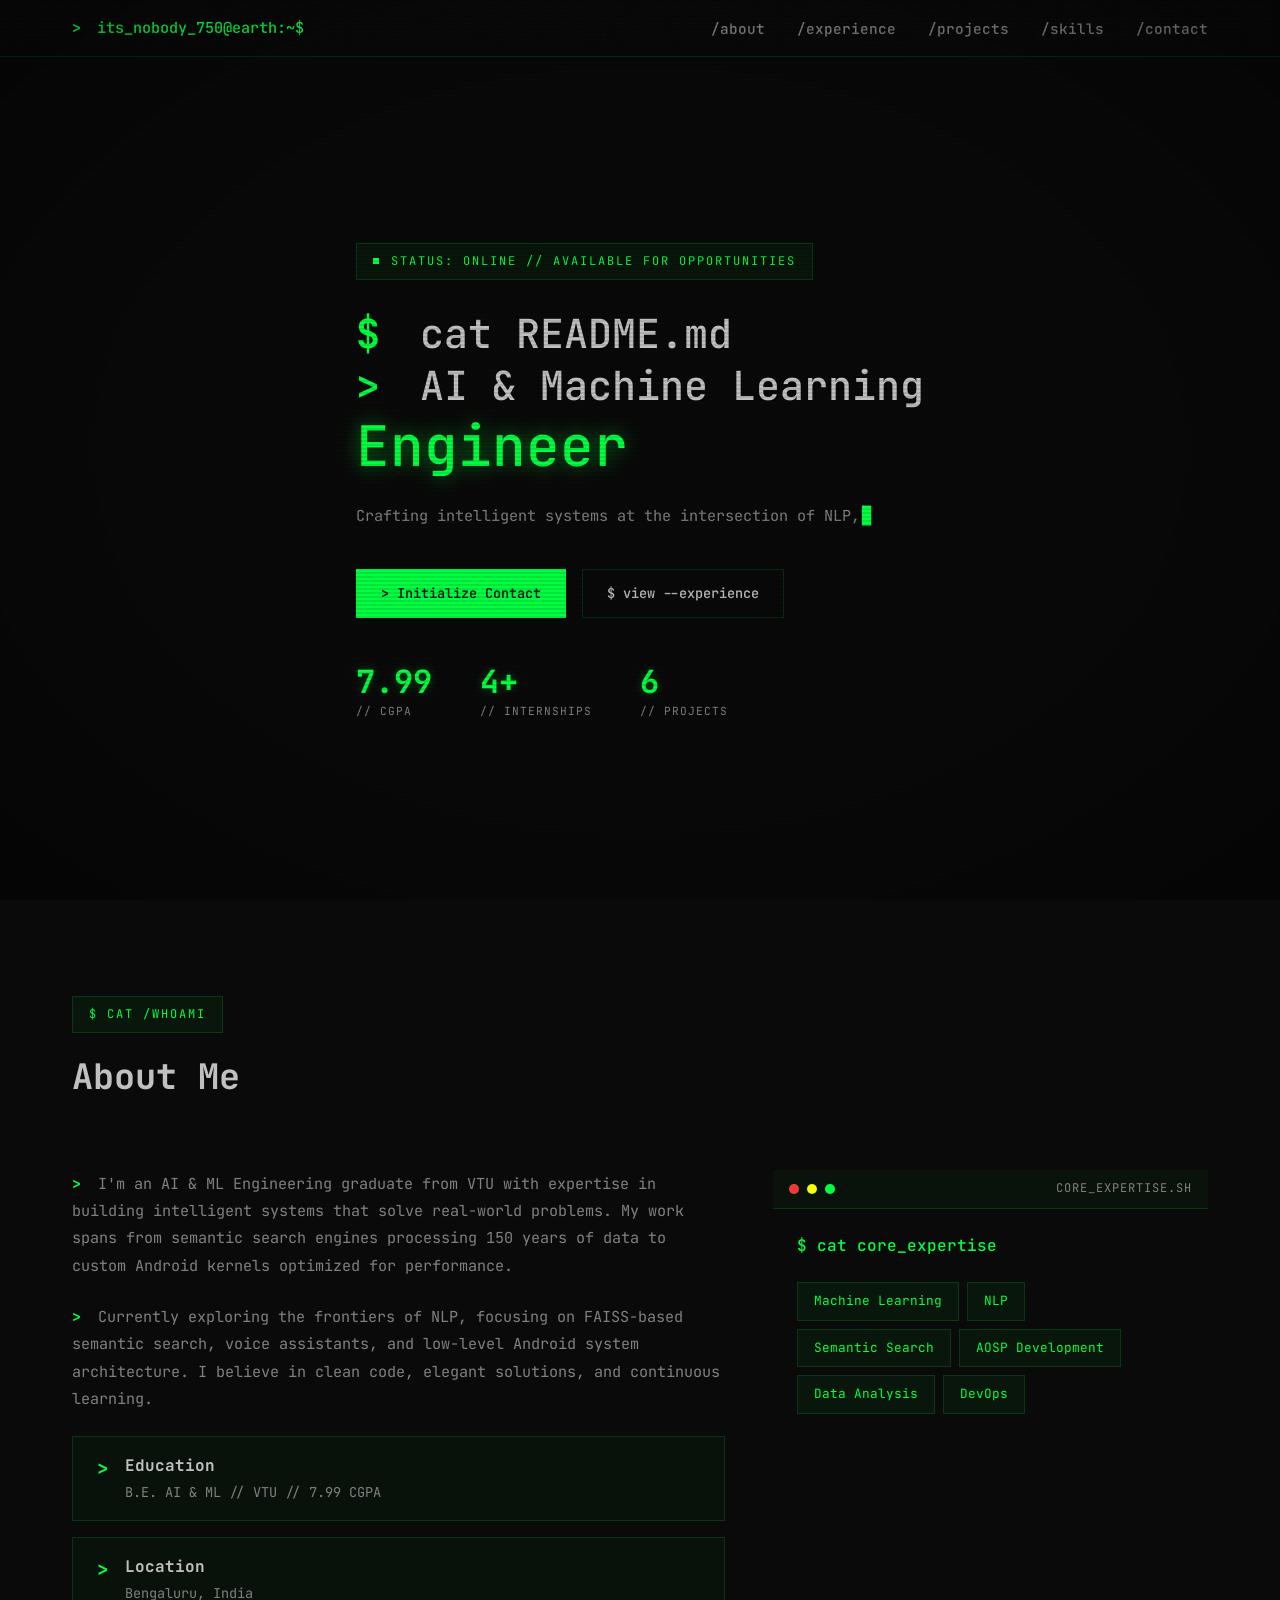
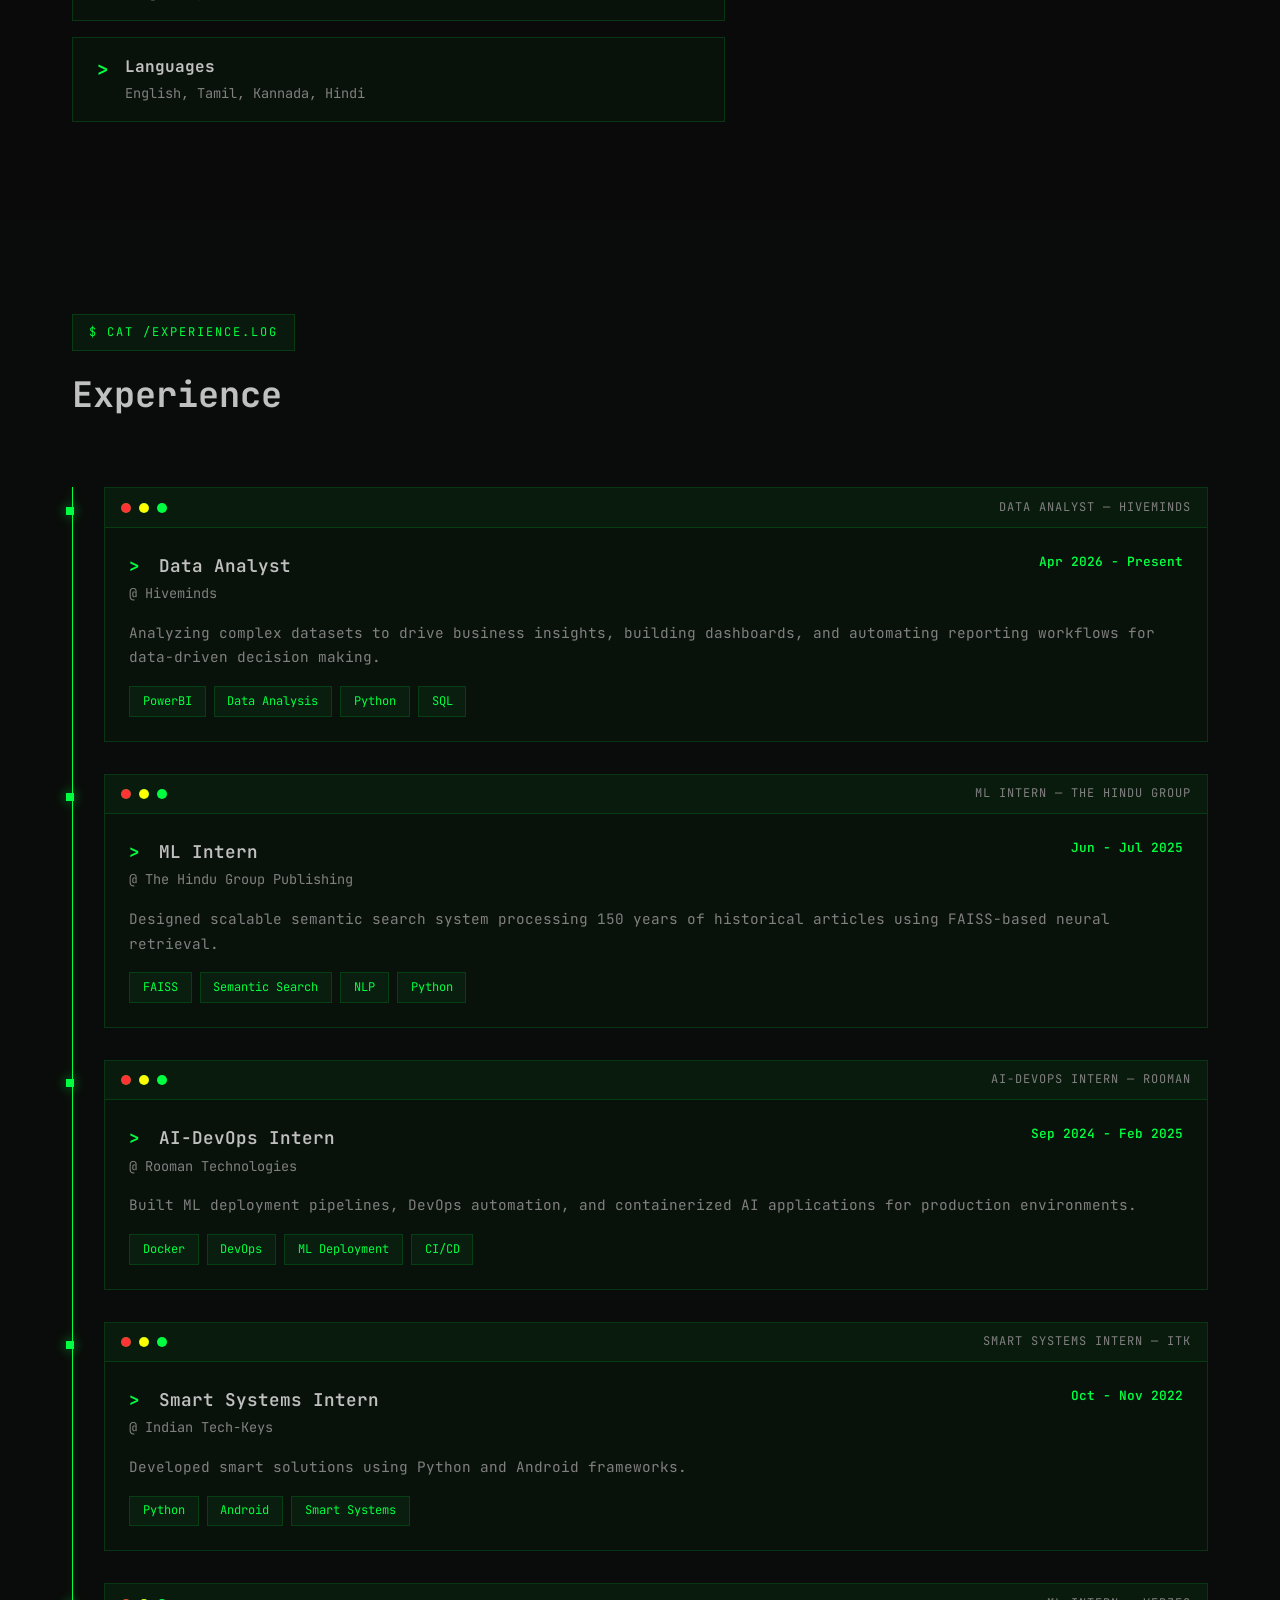
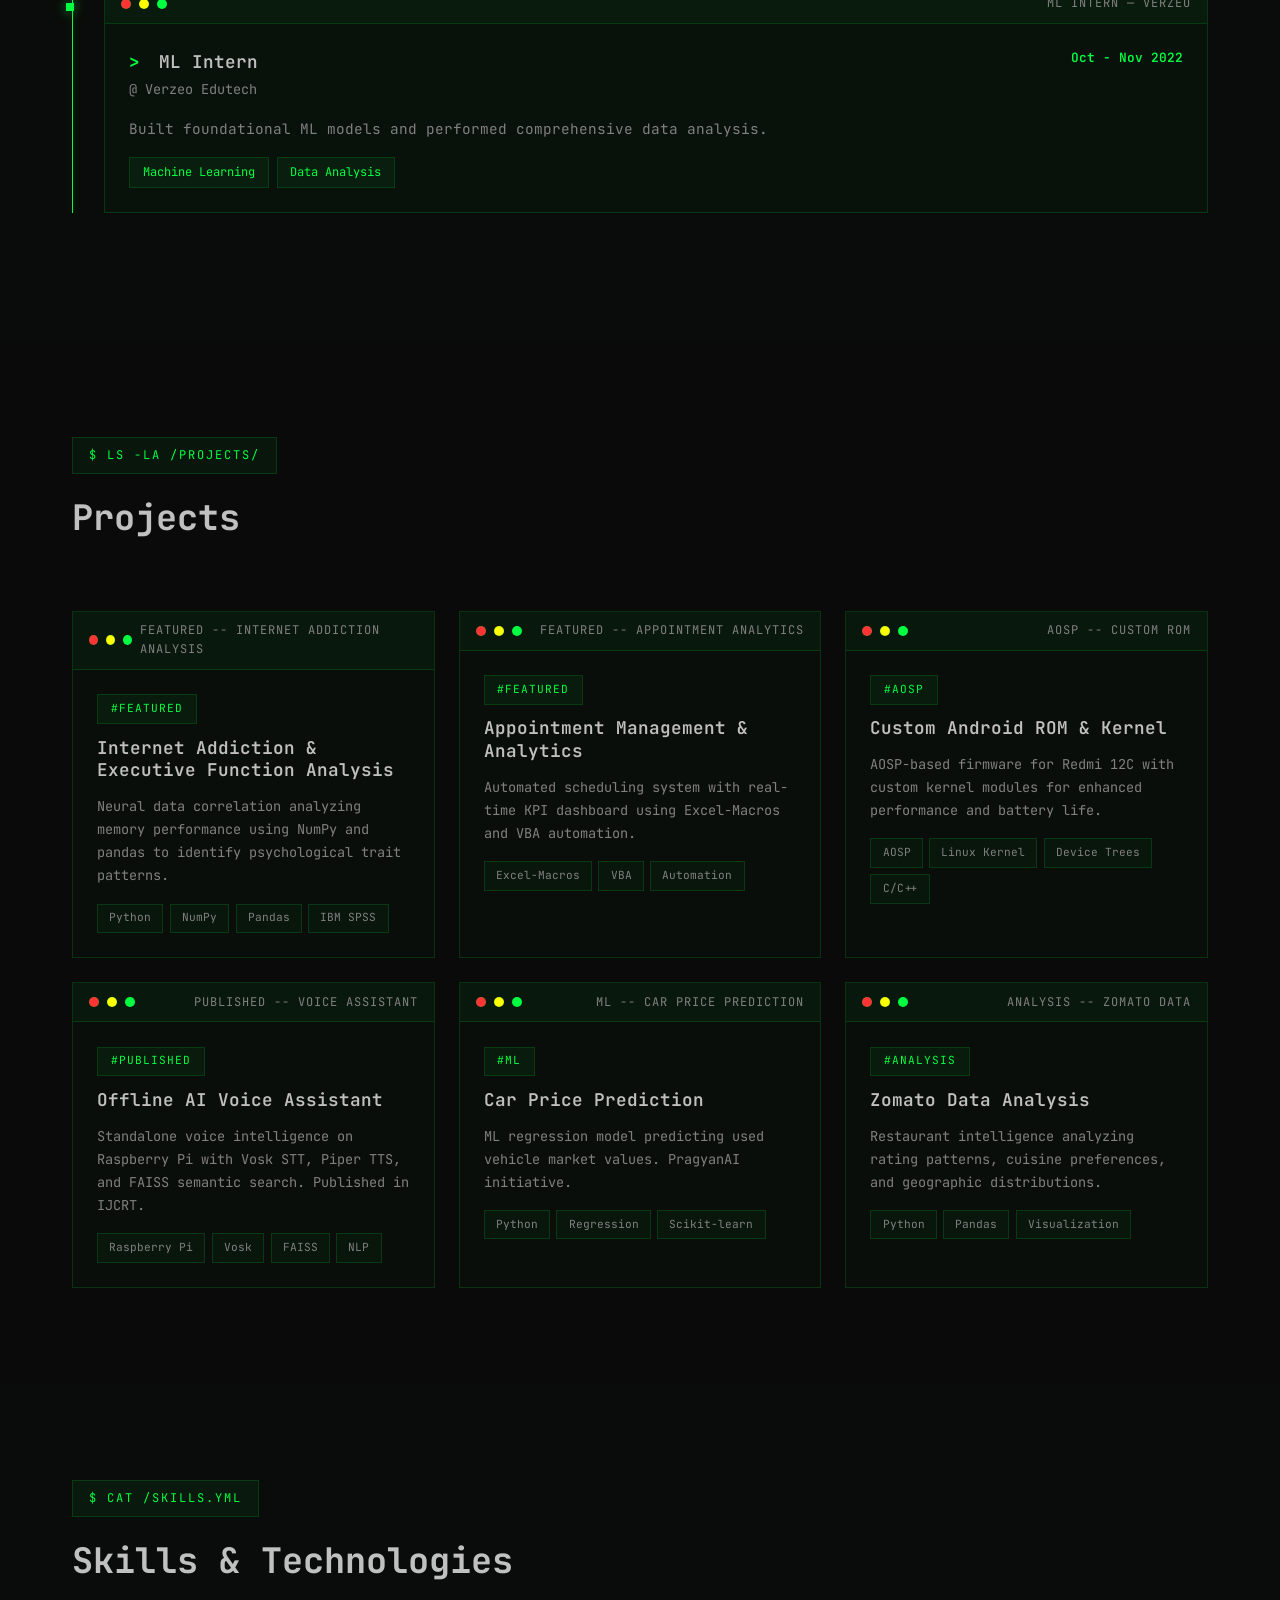
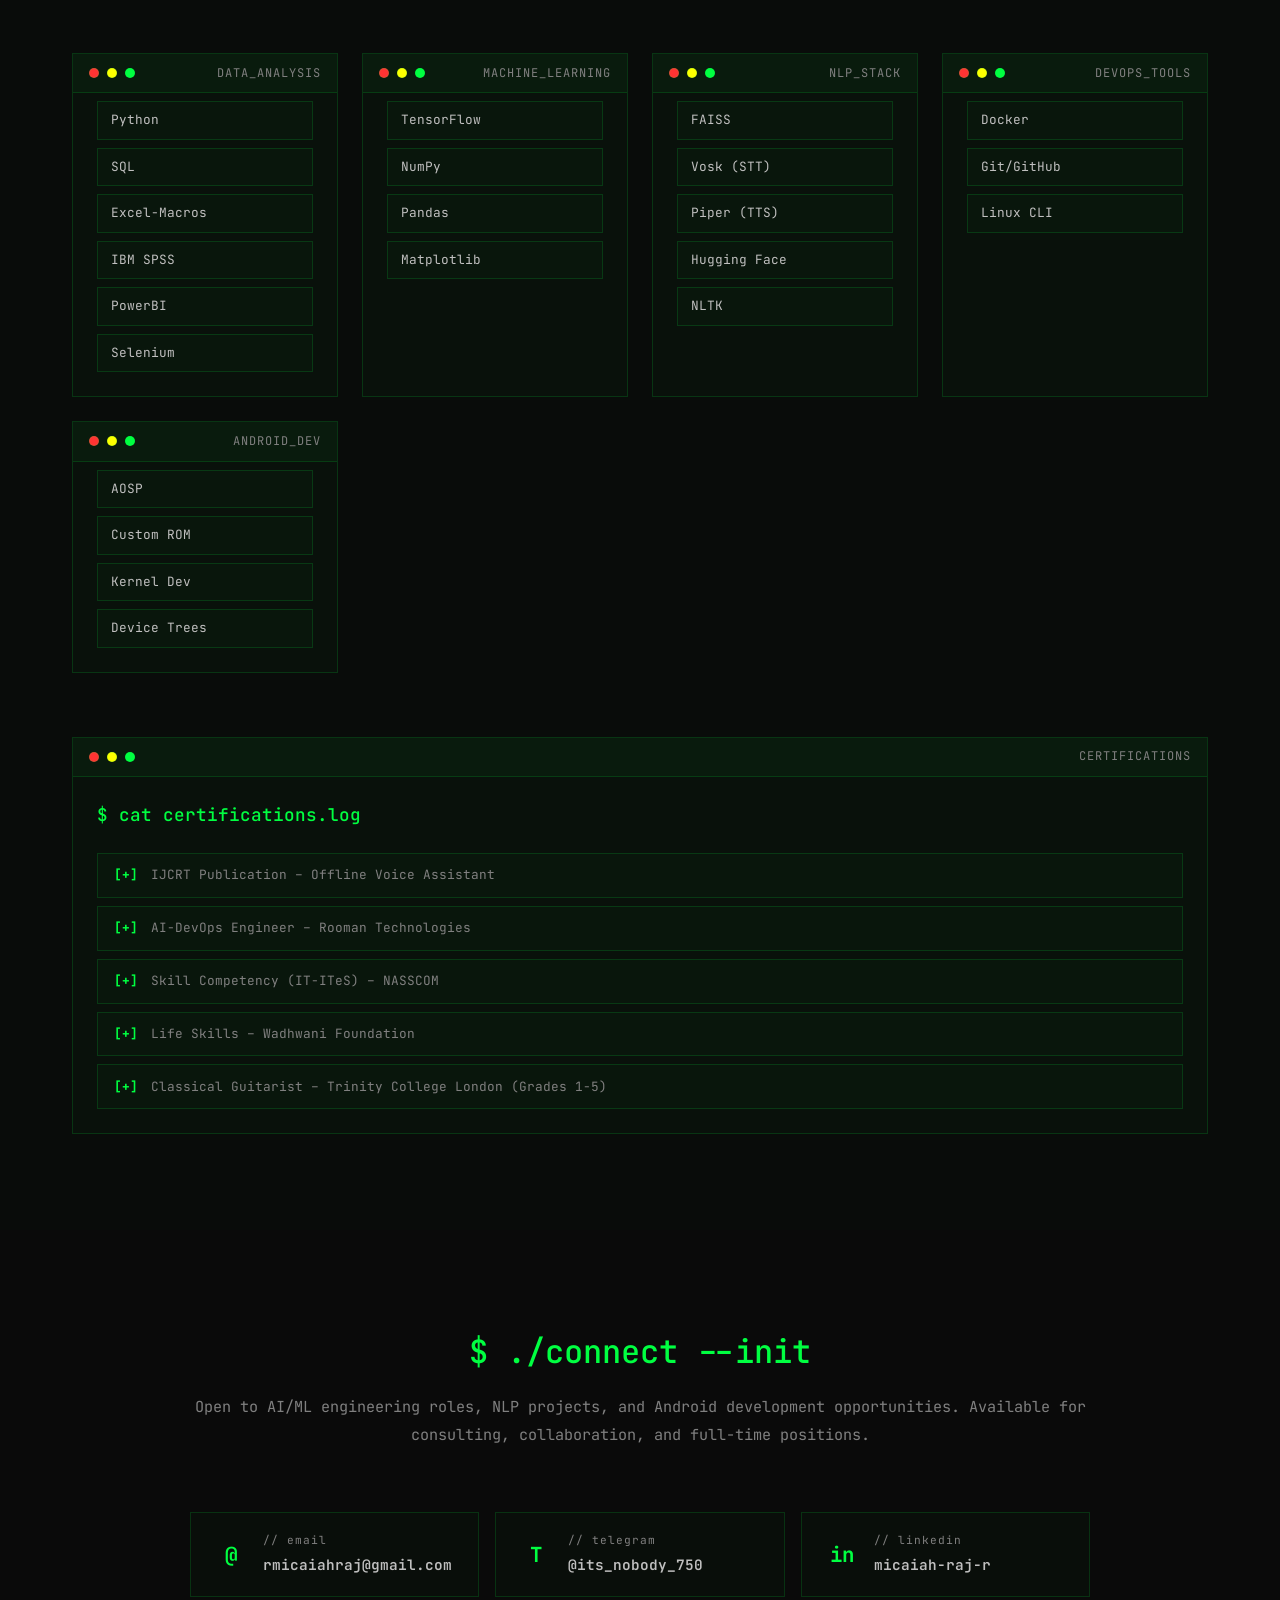
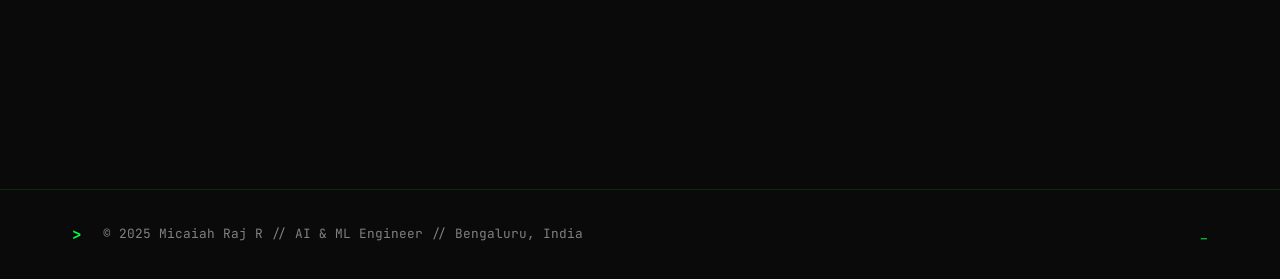
==== commit d65c45b2: "Add Hiveminds Data Analyst role, PowerBI/Selenium skills, update username, remove website link" ====
--- a/index.html
+++ b/index.html
@@ -29,7 +29,7 @@
             <div class="nav-content">
                 <a href="#" class="nav-brand">
                     <span class="prompt-symbol">></span>
-                    <span class="nav-name">micaiah_raj@ai:~$</span>
+                    <span class="nav-name">its_nobody_750@earth:~$</span>
                 </a>
                 <div class="nav-links" id="navLinks">
                     <a href="#about">/about</a>
@@ -165,6 +165,37 @@
                                 <span class="terminal-dot red"></span>
                                 <span class="terminal-dot yellow"></span>
                                 <span class="terminal-dot green"></span>
+                                <span class="terminal-title">Data Analyst — Hiveminds</span>
+                            </div>
+                            <div class="terminal-body">
+                                <div class="card-header">
+                                    <div>
+                                        <h3><span class="prompt-symbol">></span> Data Analyst</h3>
+                                        <p class="company">@ Hiveminds</p>
+                                    </div>
+                                    <span class="date">Apr 2026 - Present</span>
+                                </div>
+                                <p class="card-desc">
+                                    Analyzing complex datasets to drive business insights, building dashboards, 
+                                    and automating reporting workflows for data-driven decision making.
+                                </p>
+                                <div class="card-tags">
+                                    <span>PowerBI</span>
+                                    <span>Data Analysis</span>
+                                    <span>Python</span>
+                                    <span>SQL</span>
+                                </div>
+                            </div>
+                        </div>
+                    </div>
+
+                    <div class="timeline-item">
+                        <div class="timeline-dot"></div>
+                        <div class="timeline-card terminal-card">
+                            <div class="terminal-header">
+                                <span class="terminal-dot red"></span>
+                                <span class="terminal-dot yellow"></span>
+                                <span class="terminal-dot green"></span>
                                 <span class="terminal-title">ML Intern — The Hindu Group</span>
                             </div>
                             <div class="terminal-body">
@@ -445,6 +476,8 @@
                                 <span>SQL</span>
                                 <span>Excel-Macros</span>
                                 <span>IBM SPSS</span>
+                                <span>PowerBI</span>
+                                <span>Selenium</span>
                             </div>
                         </div>
                     </div>
@@ -570,13 +603,6 @@
                             </div>
                         </a>
 
-                        <a href="https://micaiah.site" target="_blank" class="contact-link">
-                            <span class="contact-icon">#</span>
-                            <div>
-                                <span class="link-label">// website</span>
-                                <span class="link-value">micaiah.site</span>
-                            </div>
-                        </a>
                     </div>
                 </div>
             </div>
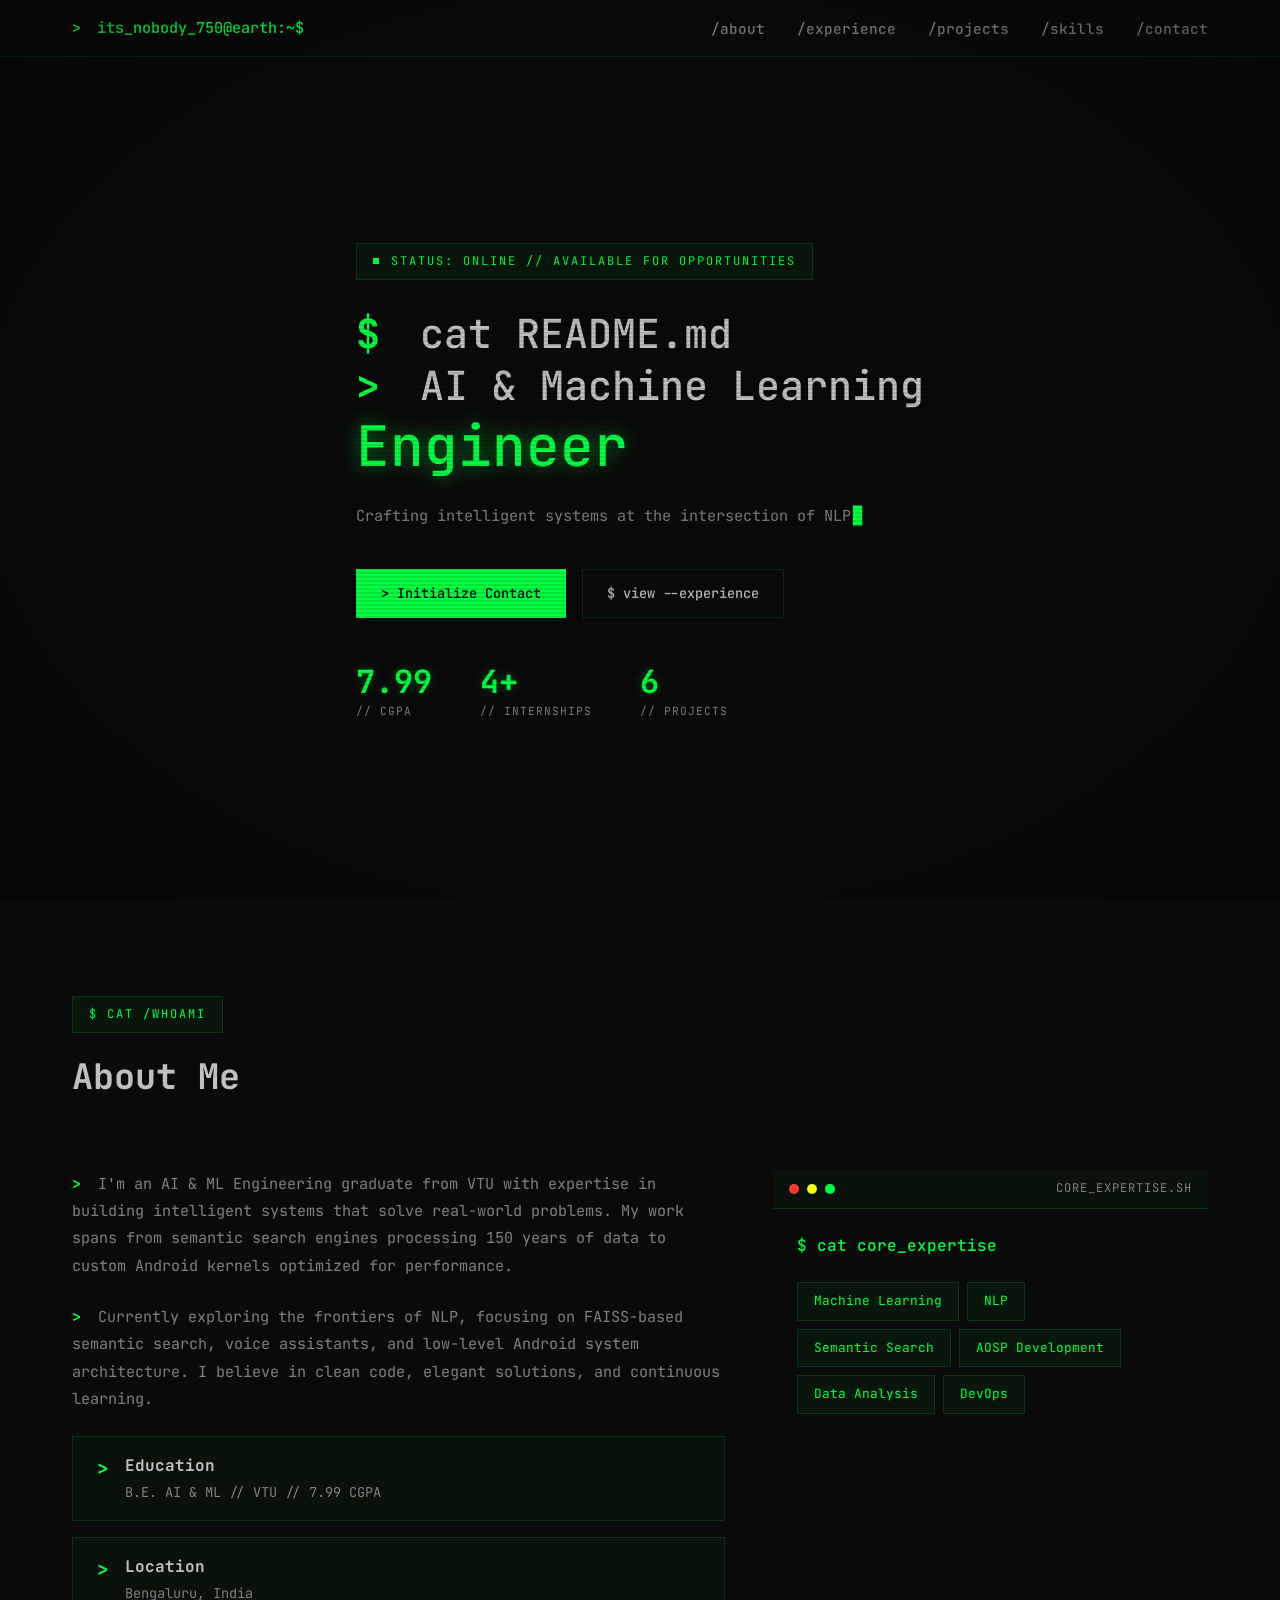
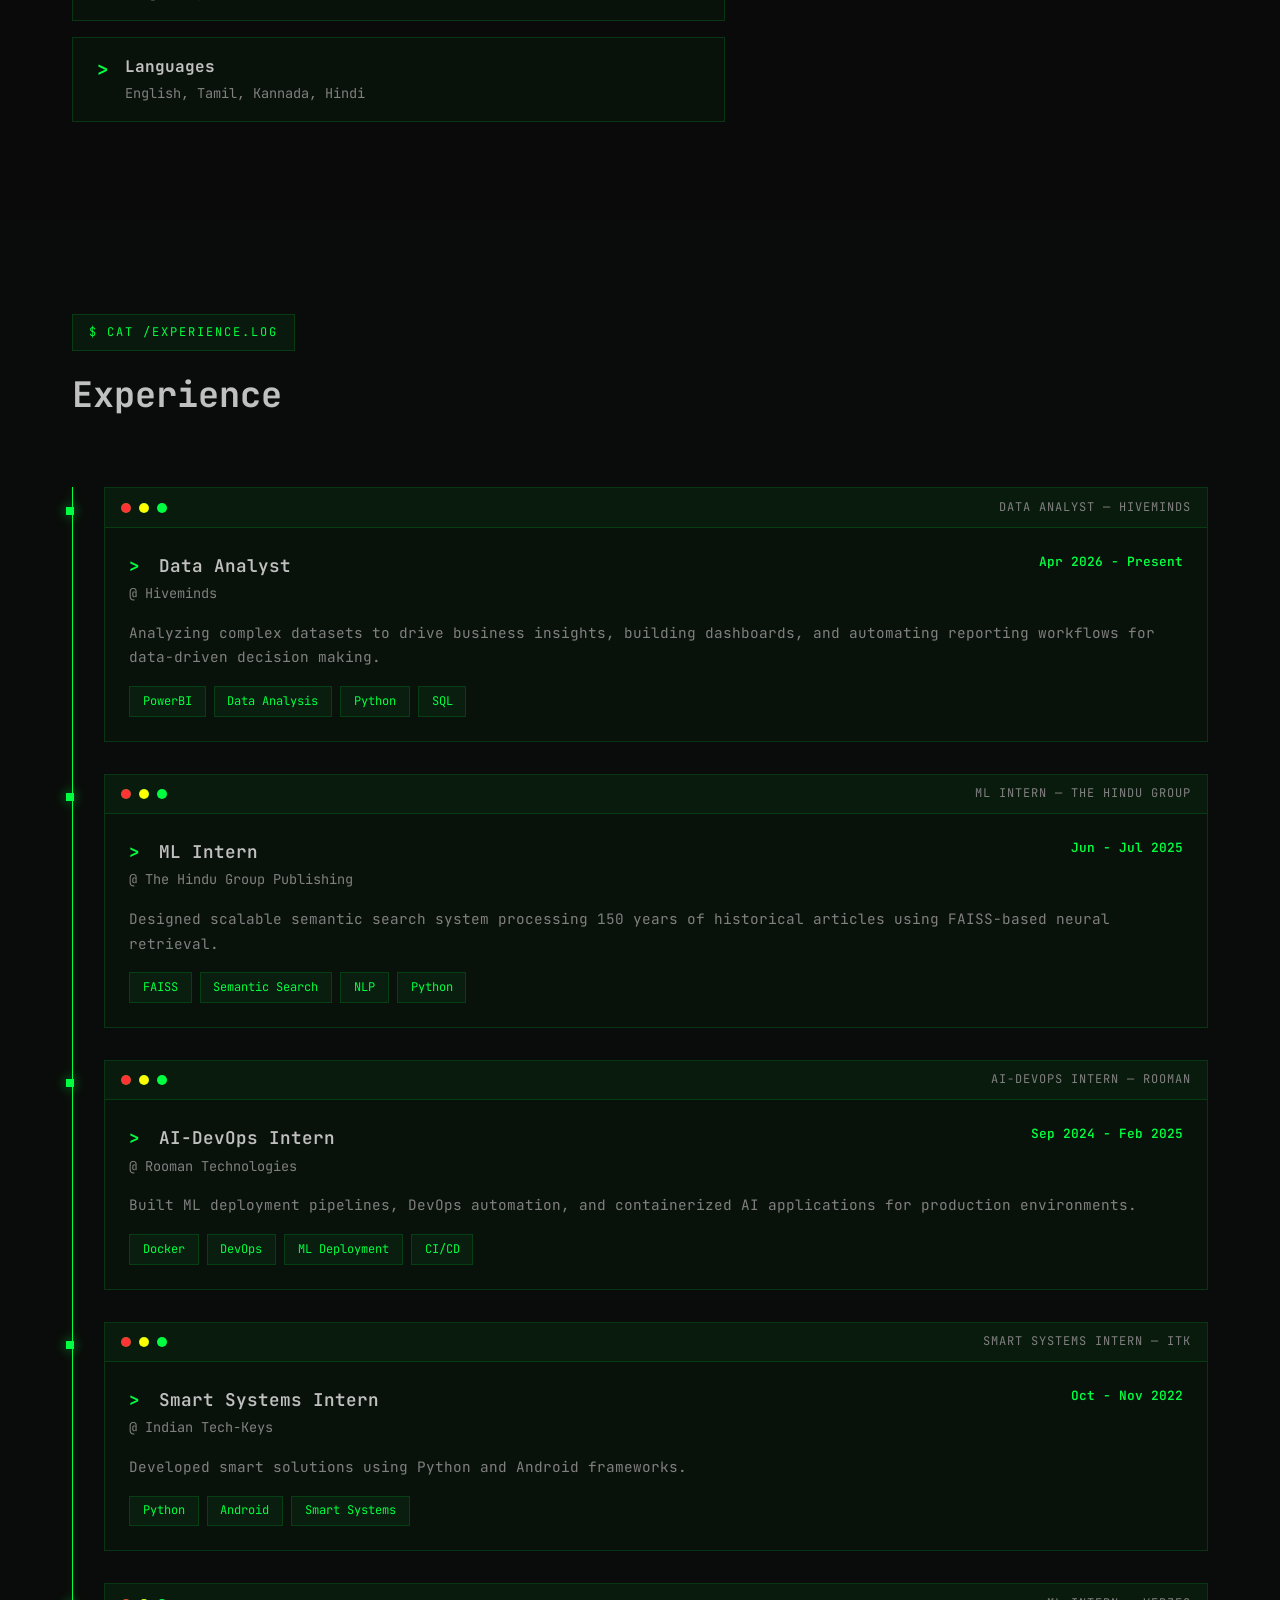
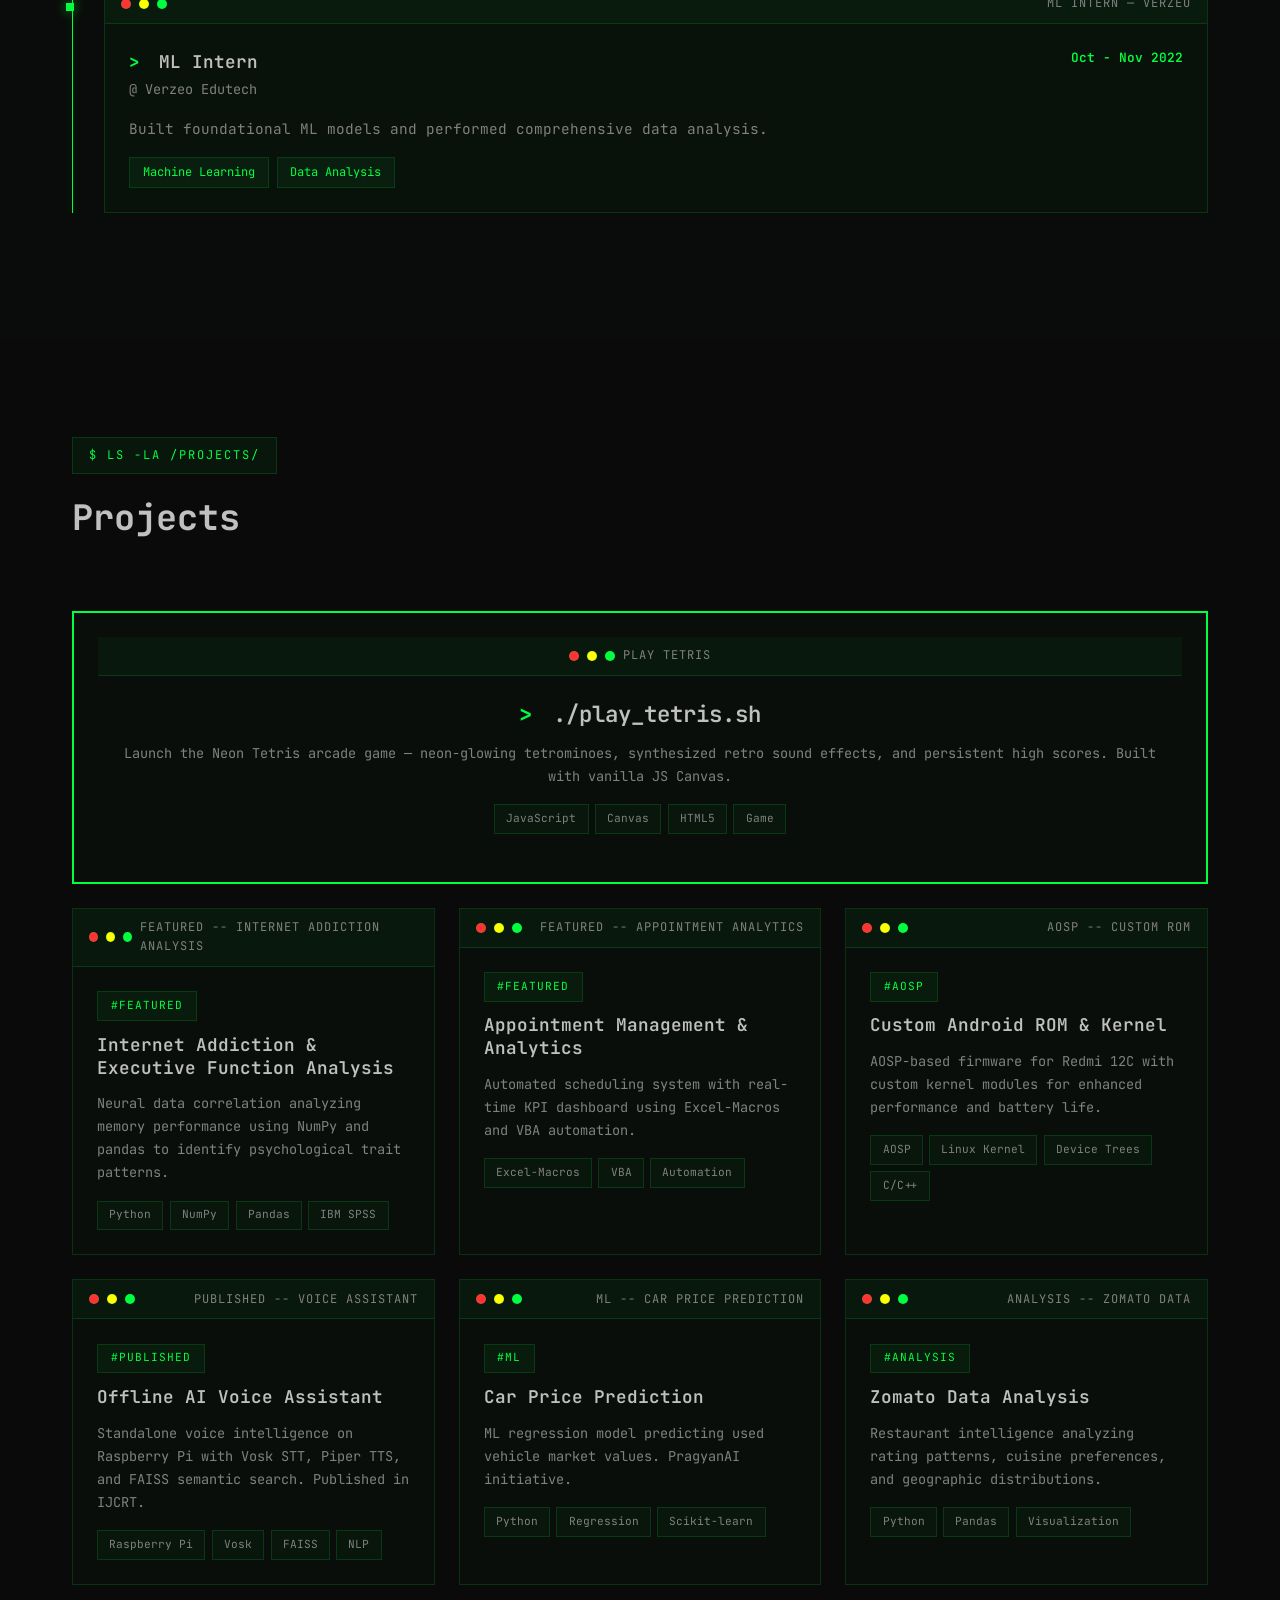
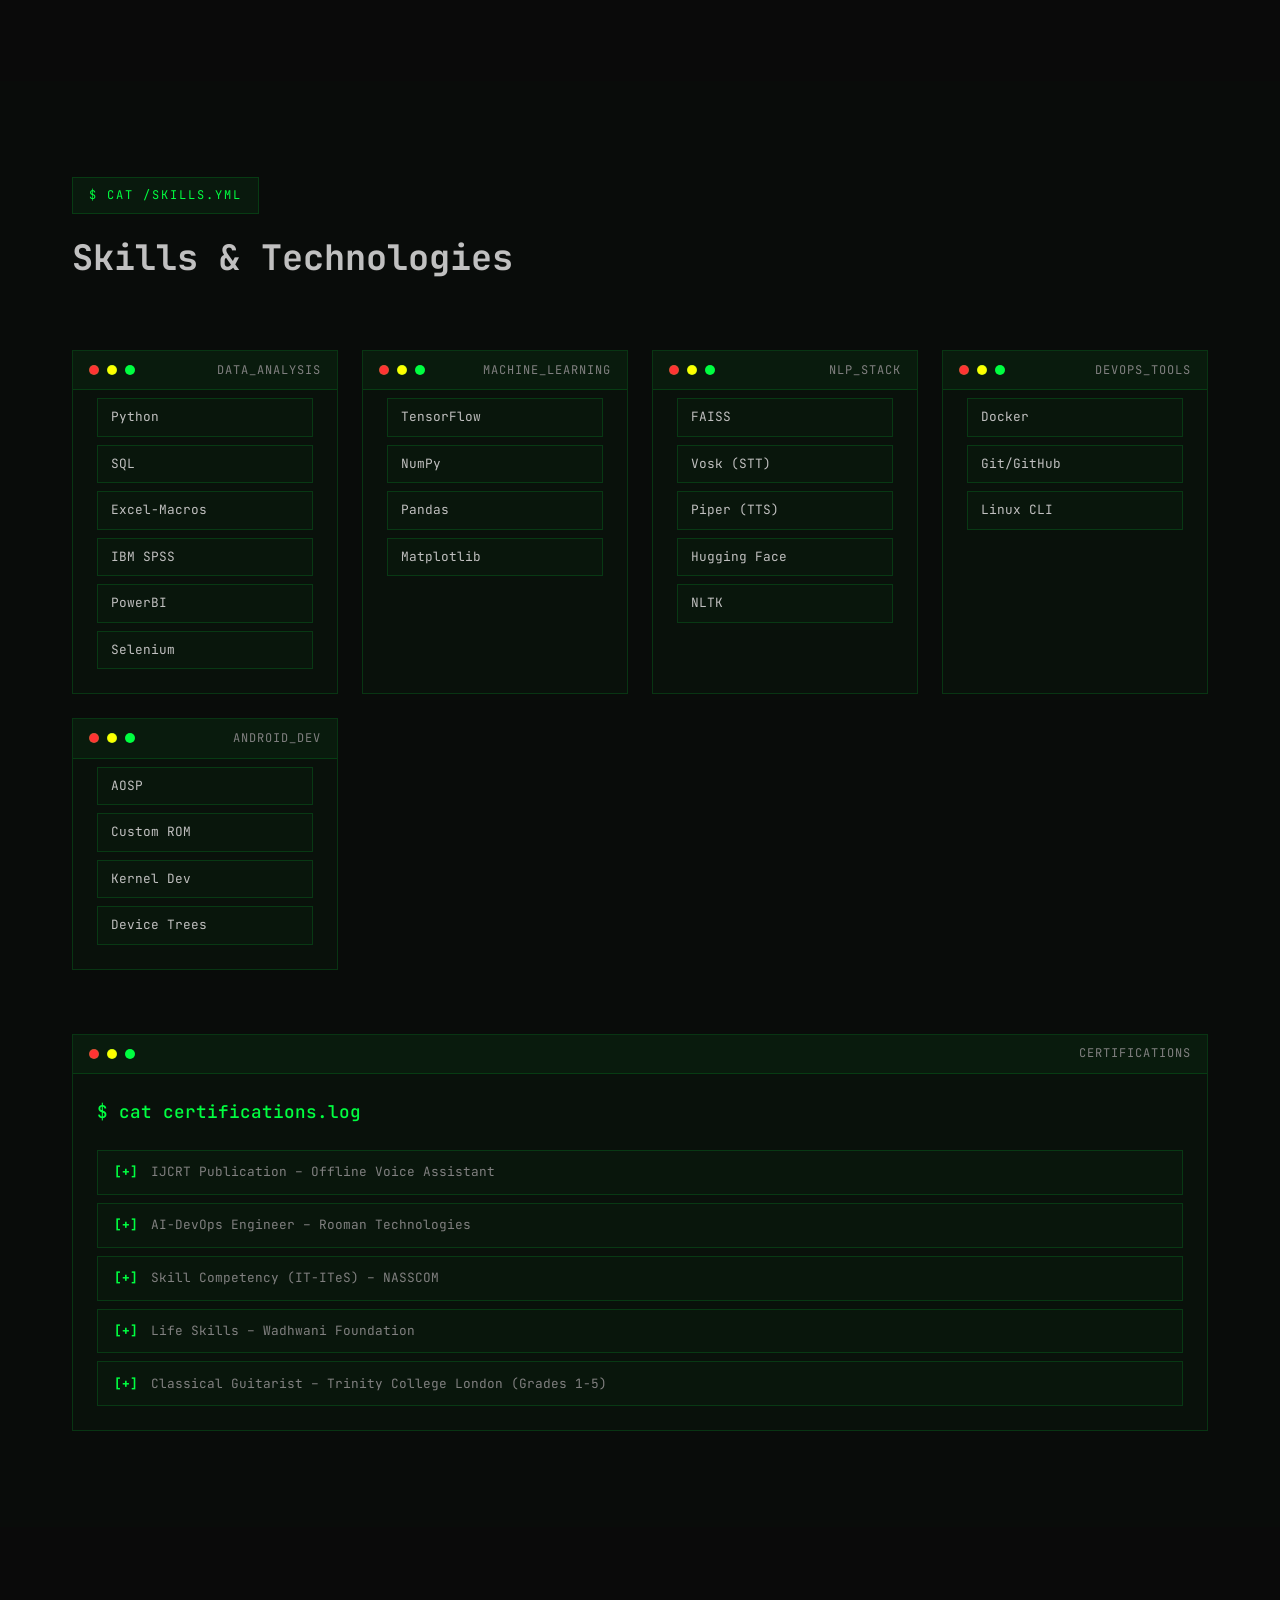
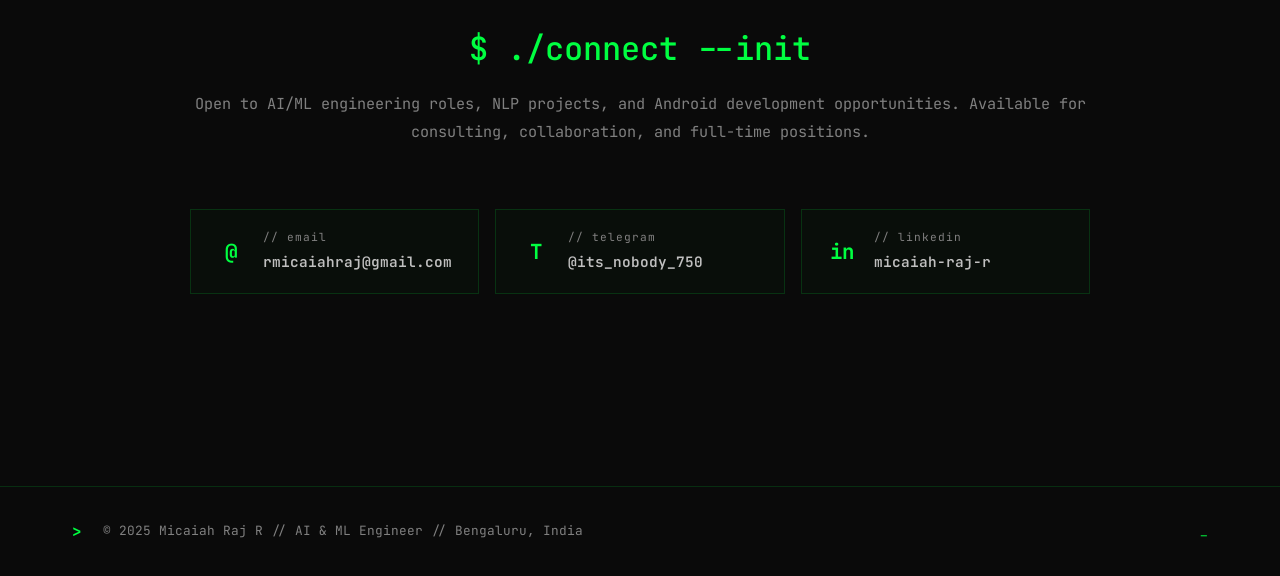
==== commit f7642793: "Add Neon Tetris arcade game at /tetris with localStorage leaderboard" ====
--- a/index.html
+++ b/index.html
@@ -318,6 +318,25 @@
                     <h2 class="section-title">Projects</h2>
                 </div>
                 <div class="projects-grid">
+                    <a href="tetris/" class="project-card terminal-card" style="text-decoration:none;color:inherit;grid-column:1/-1;text-align:center;padding:1.5rem;border:2px solid var(--accent-green);cursor:pointer;">
+                        <div class="terminal-header" style="justify-content:center;">
+                            <span class="terminal-dot red"></span>
+                            <span class="terminal-dot yellow"></span>
+                            <span class="terminal-dot green"></span>
+                            <span class="terminal-title" style="margin-left:0;">play tetris</span>
+                        </div>
+                        <div class="terminal-body">
+                            <h3 style="font-size:1.4rem;"><span class="prompt-symbol">></span> ./play_tetris.sh</h3>
+                            <p>Launch the Neon Tetris arcade game — neon-glowing tetrominoes, synthesized retro sound effects, and persistent high scores. Built with vanilla JS Canvas.</p>
+                            <div class="project-tags" style="justify-content:center;">
+                                <span>JavaScript</span>
+                                <span>Canvas</span>
+                                <span>HTML5</span>
+                                <span>Game</span>
+                            </div>
+                        </div>
+                    </a>
+
                     <div class="project-card terminal-card">
                         <div class="terminal-header">
                             <span class="terminal-dot red"></span>
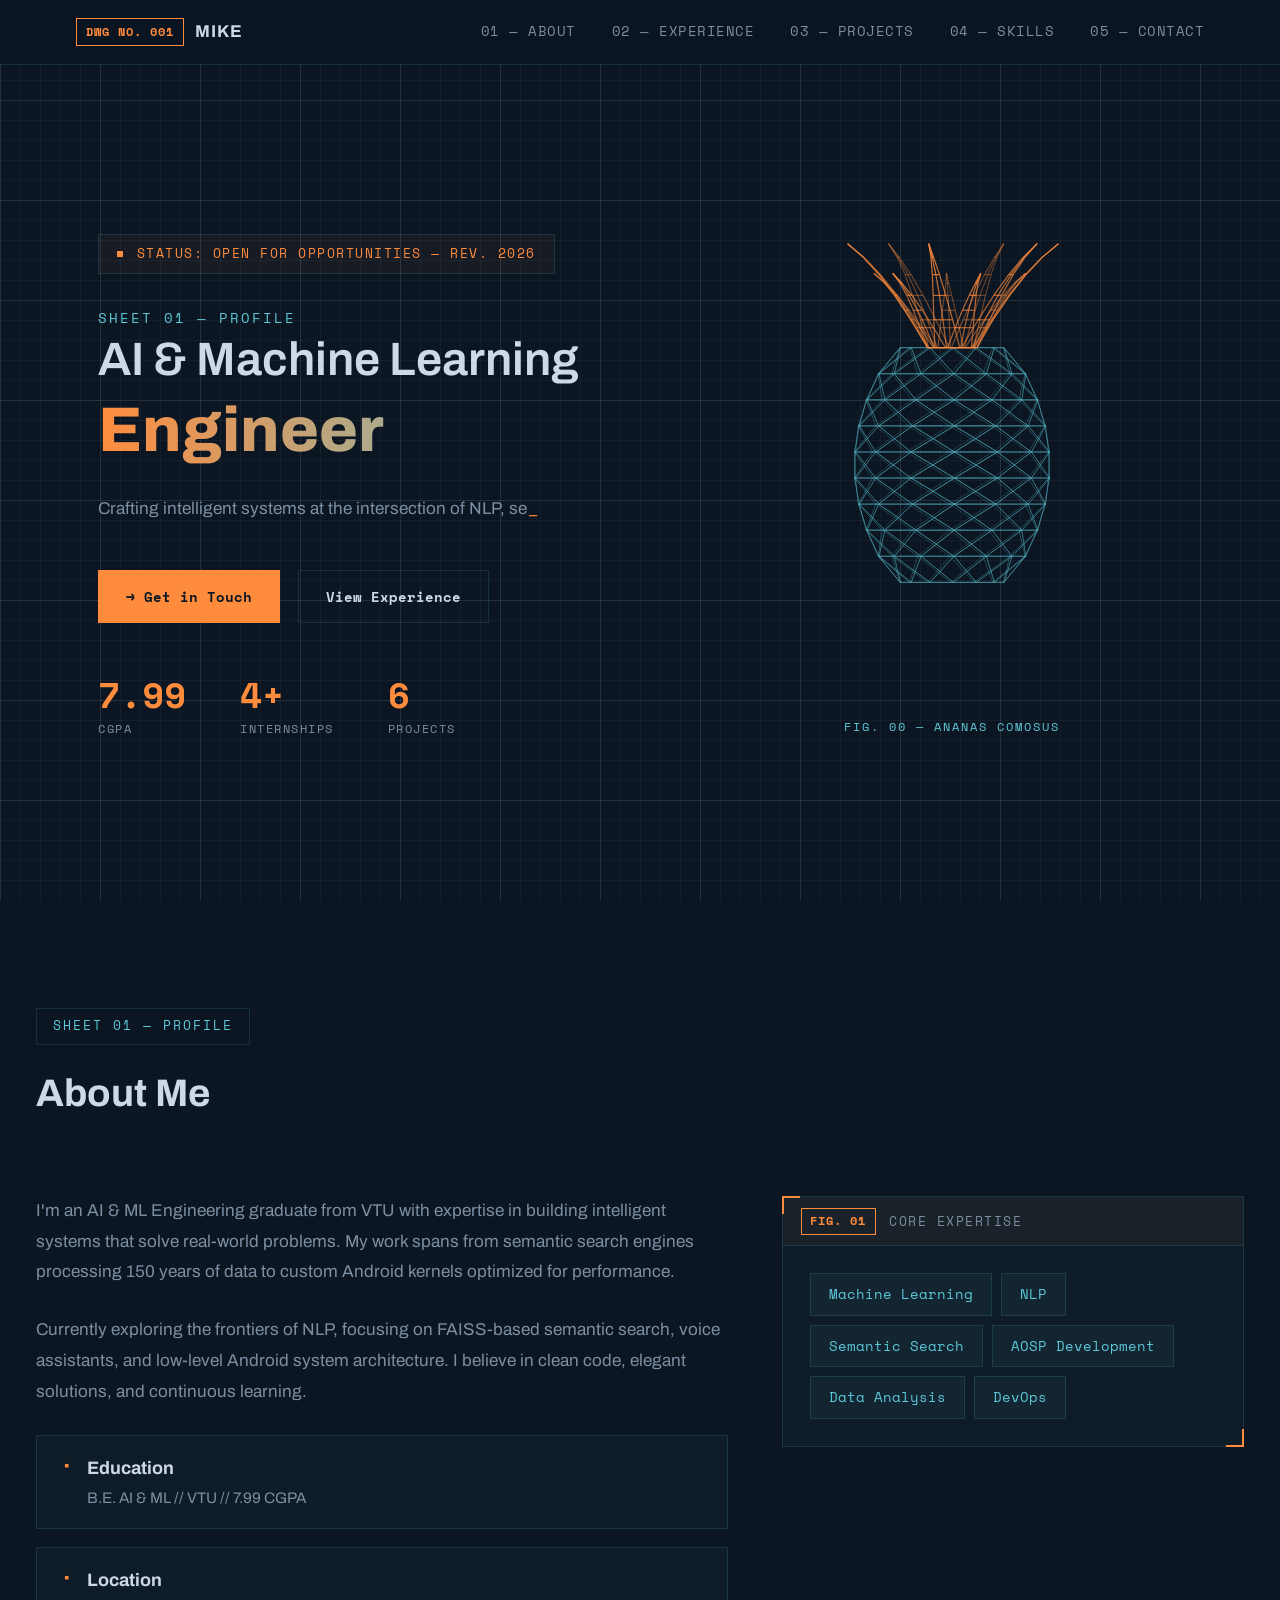
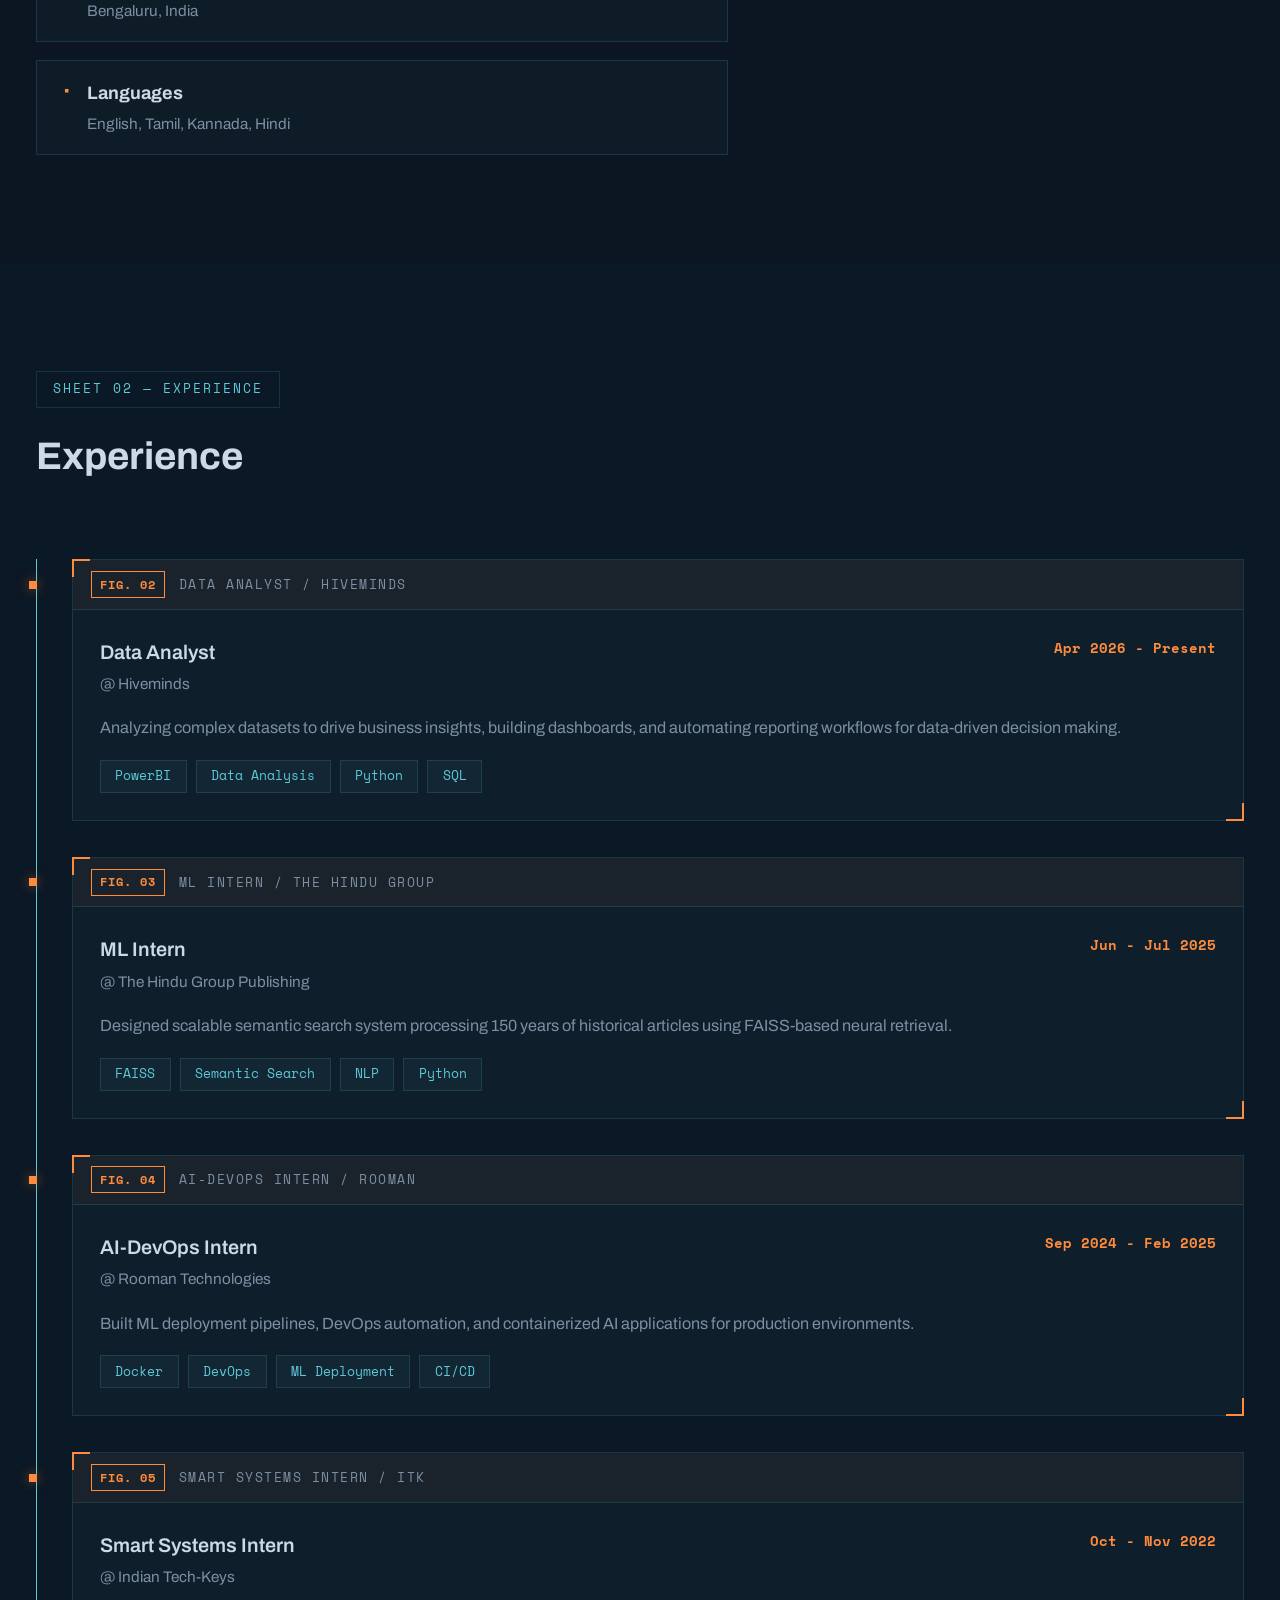
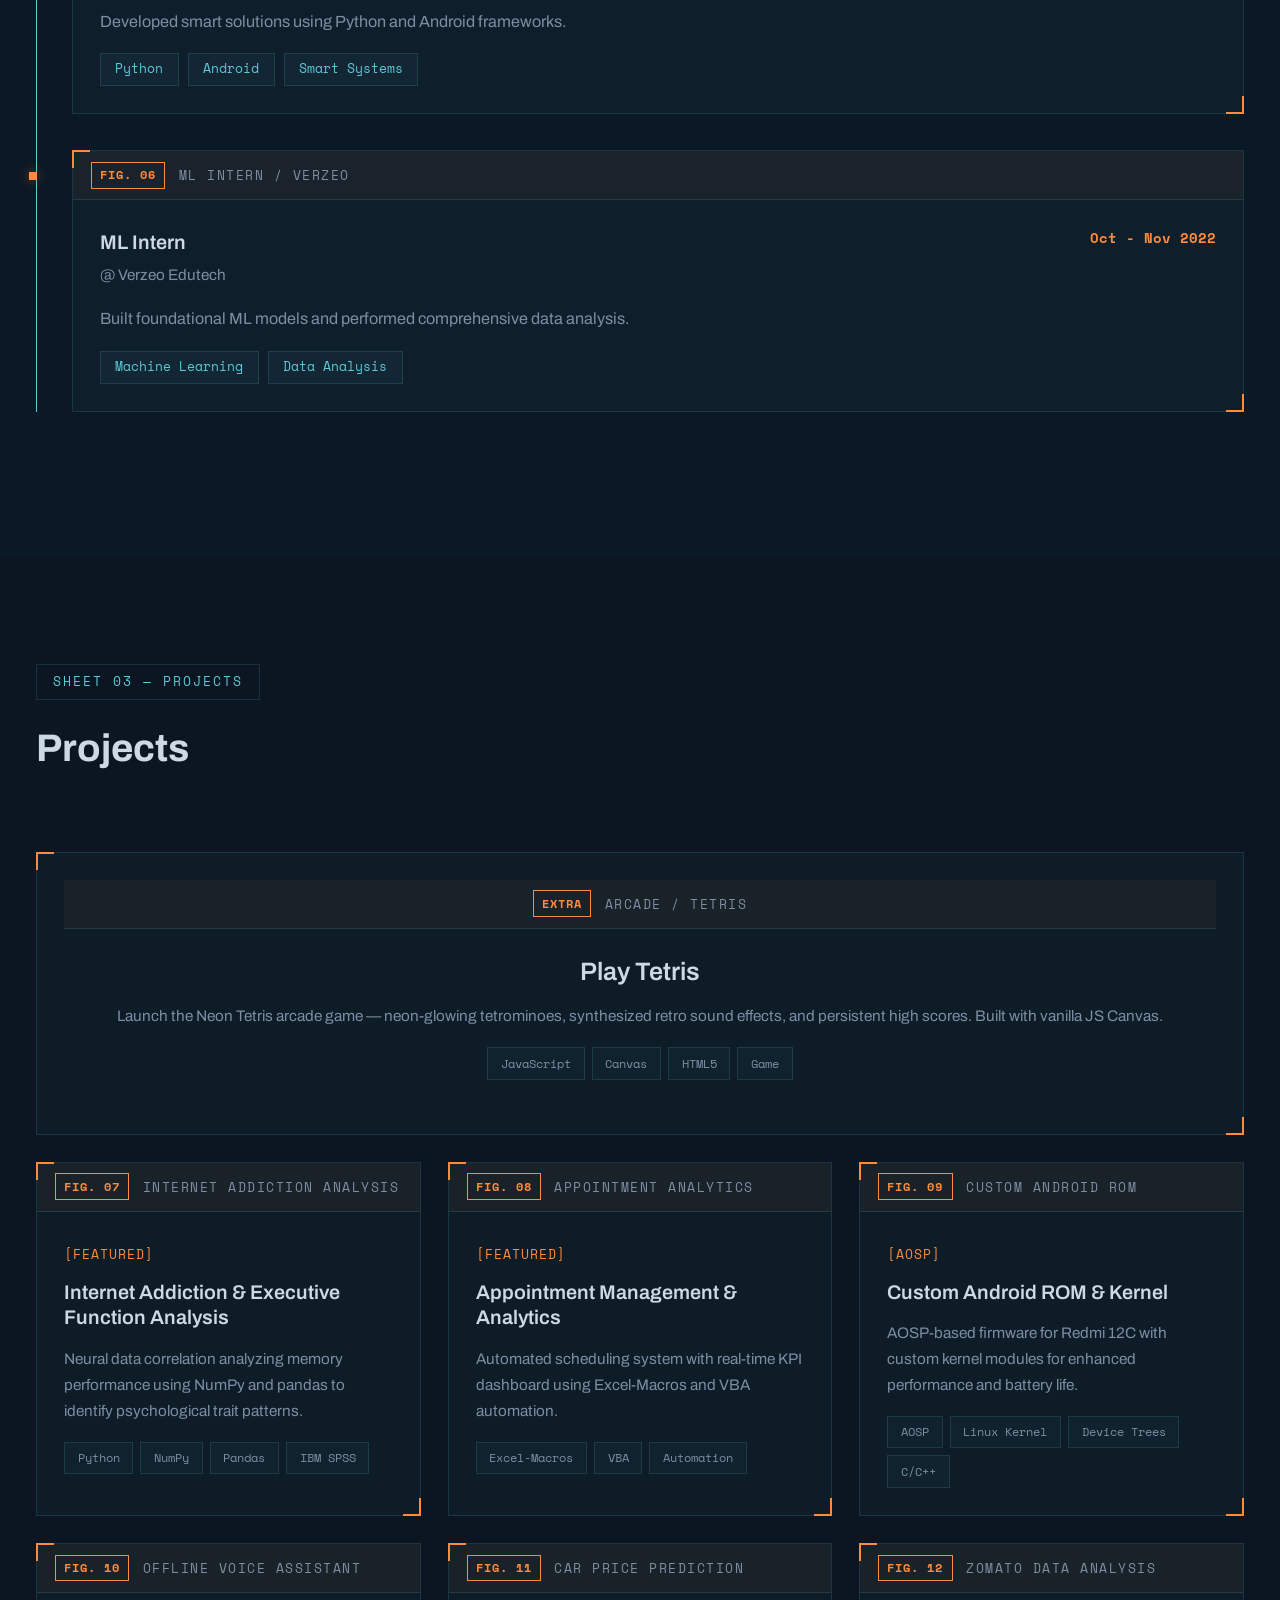
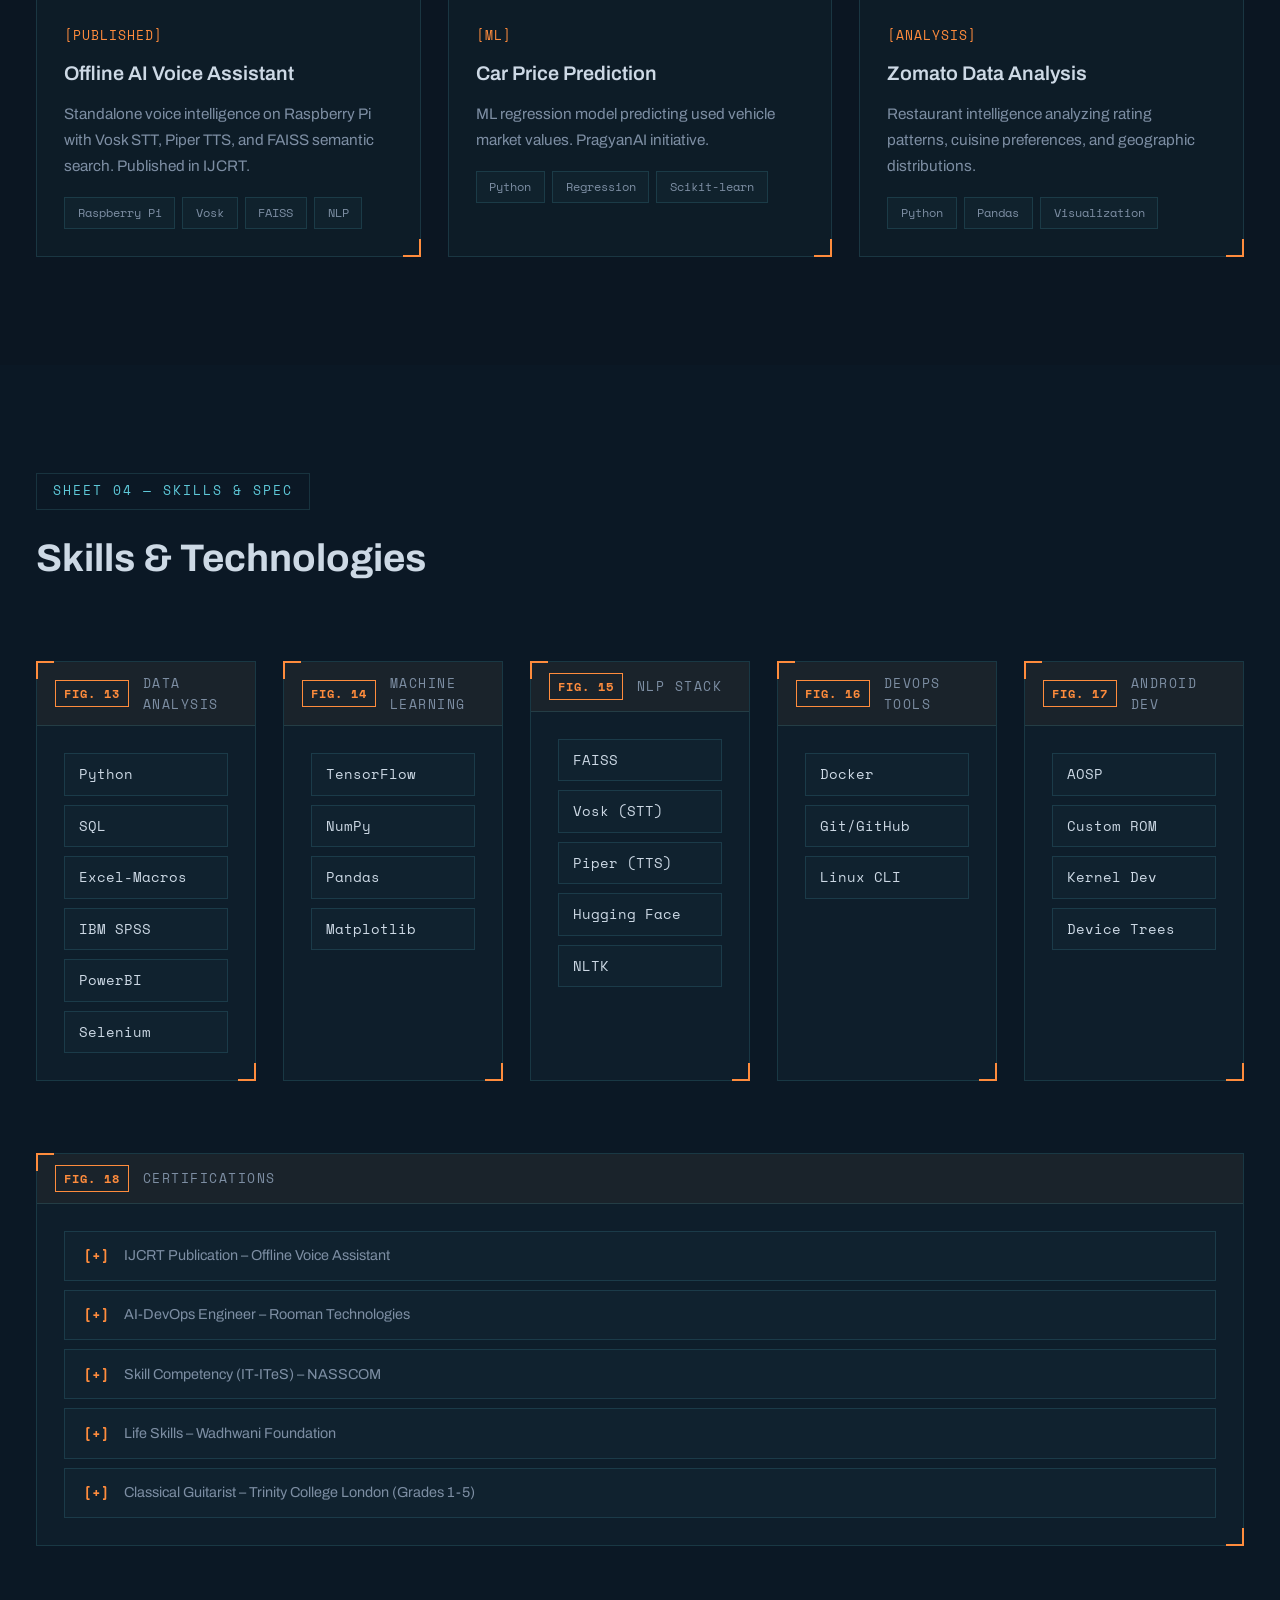
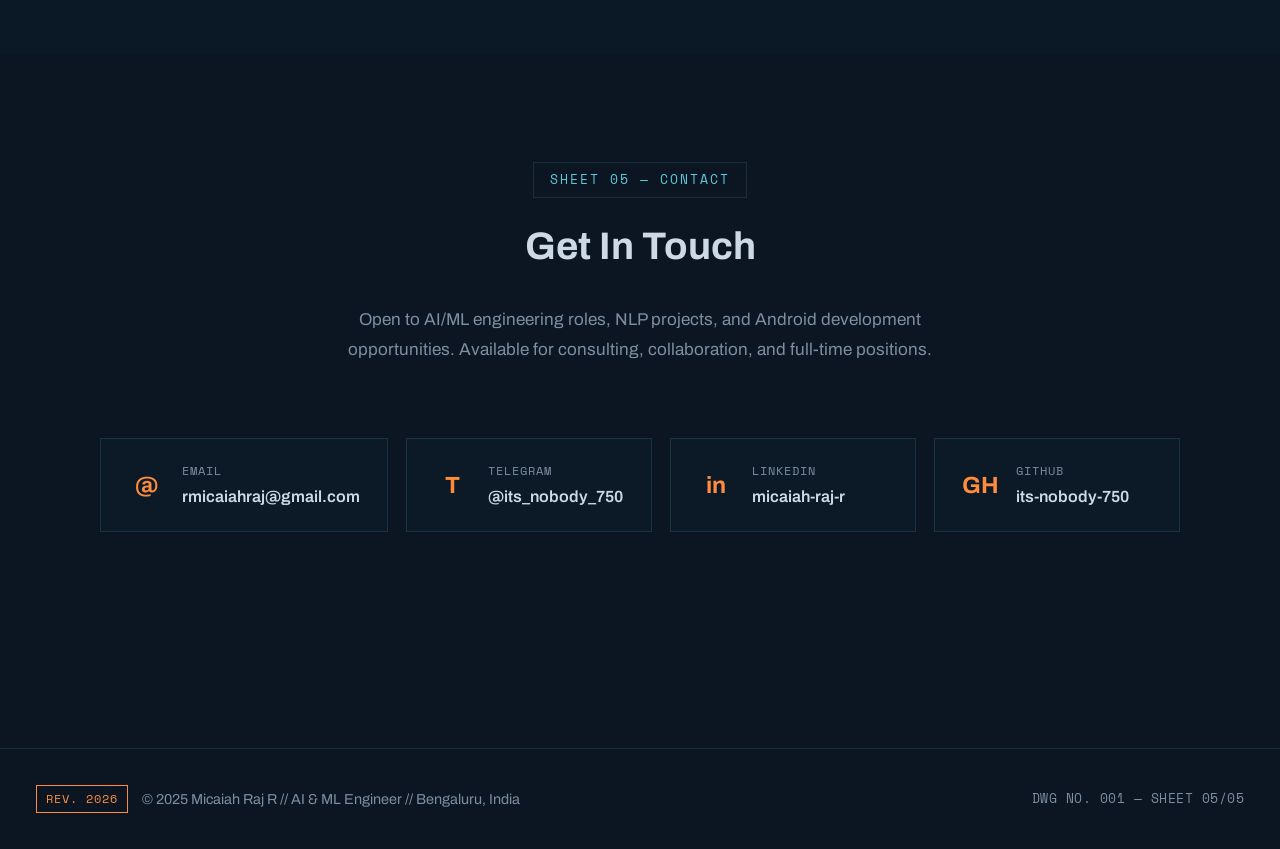
==== commit 73c0ad54: "Redesign portfolio with engineering-blueprint theme Replace the Matrix/hacker-terminal look with a t" ====
--- a/index.html
+++ b/index.html
@@ -3,40 +3,29 @@
 <head>
     <meta charset="UTF-8">
     <meta name="viewport" content="width=device-width, initial-scale=1.0">
-    <title>MICAIAH RAJ // AI_ENGINEER</title>
+    <title>Micaiah Raj — AI/ML Engineer</title>
     <meta name="description" content="AI & ML Engineer • NLP Specialist • AOSP Developer">
     <link rel="stylesheet" href="styles.css">
     <link rel="preconnect" href="https://fonts.googleapis.com">
     <link rel="preconnect" href="https://fonts.gstatic.com" crossorigin>
-    <link href="https://fonts.googleapis.com/css2?family=JetBrains+Mono:wght@300;400;500;600;700;800&display=swap" rel="stylesheet">
+    <link href="https://fonts.googleapis.com/css2?family=Space+Mono:wght@400;700&family=Archivo:wght@400;500;600;700;800&display=swap" rel="stylesheet">
 </head>
 <body>
-    <canvas id="matrixCanvas"></canvas>
-    <div class="scanline"></div>
-    <div class="crt-overlay"></div>
-
-    <div class="boot-sequence" id="bootSequence">
-        <div class="boot-line" data-delay="0">> SYSTEM INITIALIZING...</div>
-        <div class="boot-line" data-delay="500">> LOADING KERNEL MODULES...</div>
-        <div class="boot-line" data-delay="1000">> ESTABLISHING SECURE CONNECTION...</div>
-        <div class="boot-line" data-delay="1500">> DECRYPTING PORTFOLIO DATA...</div>
-        <div class="boot-line" data-delay="2000" class="boot-success">> ACCESS GRANTED. WELCOME, USER.</div>
-        <div class="boot-line" data-delay="2500" class="boot-prompt">> PRESS ANY KEY TO CONTINUE...</div>
-    </div>
+    <div class="grid-bg" id="gridBg"></div>
 
     <div class="main-content" id="mainContent">
         <nav class="nav">
             <div class="nav-content">
                 <a href="#" class="nav-brand">
-                    <span class="prompt-symbol">></span>
-                    <span class="nav-name">its_nobody_750@earth:~$</span>
+                    <span class="nav-tag">DWG NO. 001</span>
+                    <span class="nav-name">MIKE</span>
                 </a>
                 <div class="nav-links" id="navLinks">
-                    <a href="#about">/about</a>
-                    <a href="#work">/experience</a>
-                    <a href="#projects">/projects</a>
-                    <a href="#skills">/skills</a>
-                    <a href="#contact">/contact</a>
+                    <a href="#about">01 — ABOUT</a>
+                    <a href="#work">02 — EXPERIENCE</a>
+                    <a href="#projects">03 — PROJECTS</a>
+                    <a href="#skills">04 — SKILLS</a>
+                    <a href="#contact">05 — CONTACT</a>
                 </div>
                 <button class="nav-burger" id="navBurger">
                     <span></span>
@@ -51,34 +40,38 @@
                 <div class="hero-content">
                     <div class="hero-badge">
                         <span class="badge-dot"></span>
-                        <span class="status-text">STATUS: ONLINE // AVAILABLE FOR OPPORTUNITIES</span>
+                        <span class="status-text">STATUS: OPEN FOR OPPORTUNITIES — REV. 2026</span>
                     </div>
                     <h1 class="hero-title">
-                        <span class="line line-1"><span class="prompt-symbol">$</span> cat README.md</span>
-                        <span class="line line-2"><span class="prompt-symbol">></span> AI & Machine Learning</span>
+                        <span class="line line-1 hero-eyebrow">SHEET 01 — PROFILE</span>
+                        <span class="line line-2">AI &amp; Machine Learning</span>
                         <span class="line line-3 gradient-text">Engineer</span>
                     </h1>
                     <p class="hero-desc typewriter" data-text="Crafting intelligent systems at the intersection of NLP, semantic search, and Android system architecture. Turning complex problems into elegant solutions."></p>
                     <div class="hero-actions">
                         <a href="#contact" class="btn btn-primary">
-                            <span class="btn-arrow">></span> Initialize Contact
+                            <span class="btn-arrow">&rarr;</span> Get in Touch
                         </a>
-                        <a href="#work" class="btn btn-secondary">$ view --experience</a>
+                        <a href="#work" class="btn btn-secondary">View Experience</a>
                     </div>
                     <div class="hero-stats">
                         <div class="stat">
                             <div class="stat-value">7.99</div>
-                            <div class="stat-label">// CGPA</div>
+                            <div class="stat-label">CGPA</div>
                         </div>
                         <div class="stat">
                             <div class="stat-value">4+</div>
-                            <div class="stat-label">// INTERNSHIPS</div>
+                            <div class="stat-label">INTERNSHIPS</div>
                         </div>
                         <div class="stat">
                             <div class="stat-value">6</div>
-                            <div class="stat-label">// PROJECTS</div>
-                        </div>
-                    </div>
+                            <div class="stat-label">PROJECTS</div>
+                        </div>
+                    </div>
+                </div>
+                <div class="hero-visual">
+                    <canvas id="pineappleCanvas" width="460" height="460"></canvas>
+                    <span class="visual-caption">FIG. 00 — ANANAS COMOSUS</span>
                 </div>
             </div>
         </section>
@@ -86,39 +79,39 @@
         <section class="section" id="about">
             <div class="container">
                 <div class="section-header">
-                    <span class="section-label">$ cat /whoami</span>
+                    <span class="section-label">SHEET 01 — PROFILE</span>
                     <h2 class="section-title">About Me</h2>
                 </div>
                 <div class="about-grid">
                     <div class="about-content">
                         <p class="about-text">
-                            <span class="prompt-symbol">></span> I'm an AI & ML Engineering graduate from VTU with expertise in building 
-                            intelligent systems that solve real-world problems. My work spans from 
-                            semantic search engines processing 150 years of data to custom Android 
+                            I'm an AI &amp; ML Engineering graduate from VTU with expertise in building
+                            intelligent systems that solve real-world problems. My work spans from
+                            semantic search engines processing 150 years of data to custom Android
                             kernels optimized for performance.
                         </p>
                         <p class="about-text">
-                            <span class="prompt-symbol">></span> Currently exploring the frontiers of NLP, focusing on FAISS-based semantic 
-                            search, voice assistants, and low-level Android system architecture. 
+                            Currently exploring the frontiers of NLP, focusing on FAISS-based semantic
+                            search, voice assistants, and low-level Android system architecture.
                             I believe in clean code, elegant solutions, and continuous learning.
                         </p>
                         <div class="about-highlights">
                             <div class="highlight">
-                                <span class="highlight-icon">></span>
+                                <span class="highlight-icon">&#9642;</span>
                                 <div>
                                     <h4>Education</h4>
                                     <p>B.E. AI & ML // VTU // 7.99 CGPA</p>
                                 </div>
                             </div>
                             <div class="highlight">
-                                <span class="highlight-icon">></span>
+                                <span class="highlight-icon">&#9642;</span>
                                 <div>
                                     <h4>Location</h4>
                                     <p>Bengaluru, India</p>
                                 </div>
                             </div>
                             <div class="highlight">
-                                <span class="highlight-icon">></span>
+                                <span class="highlight-icon">&#9642;</span>
                                 <div>
                                     <h4>Languages</h4>
                                     <p>English, Tamil, Kannada, Hindi</p>
@@ -127,15 +120,12 @@
                         </div>
                     </div>
                     <div class="about-skills-preview">
-                        <div class="skill-card terminal-card">
-                            <div class="terminal-header">
-                                <span class="terminal-dot red"></span>
-                                <span class="terminal-dot yellow"></span>
-                                <span class="terminal-dot green"></span>
-                                <span class="terminal-title">core_expertise.sh</span>
-                            </div>
-                            <div class="terminal-body">
-                                <h4>$ cat core_expertise</h4>
+                        <div class="tb-card">
+                            <div class="tb-header">
+                                <span class="tb-tag">FIG. 01</span>
+                                <span class="tb-label">Core Expertise</span>
+                            </div>
+                            <div class="tb-body">
                                 <div class="skill-tags">
                                     <span>Machine Learning</span>
                                     <span>NLP</span>
@@ -154,29 +144,27 @@
         <section class="section section-dark" id="work">
             <div class="container">
                 <div class="section-header">
-                    <span class="section-label">$ cat /experience.log</span>
+                    <span class="section-label">SHEET 02 — EXPERIENCE</span>
                     <h2 class="section-title">Experience</h2>
                 </div>
                 <div class="timeline">
                     <div class="timeline-item">
                         <div class="timeline-dot"></div>
-                        <div class="timeline-card terminal-card">
-                            <div class="terminal-header">
-                                <span class="terminal-dot red"></span>
-                                <span class="terminal-dot yellow"></span>
-                                <span class="terminal-dot green"></span>
-                                <span class="terminal-title">Data Analyst — Hiveminds</span>
-                            </div>
-                            <div class="terminal-body">
+                        <div class="timeline-card tb-card">
+                            <div class="tb-header">
+                                <span class="tb-tag">FIG. 02</span>
+                                <span class="tb-label">Data Analyst / Hiveminds</span>
+                            </div>
+                            <div class="tb-body">
                                 <div class="card-header">
                                     <div>
-                                        <h3><span class="prompt-symbol">></span> Data Analyst</h3>
+                                        <h3>Data Analyst</h3>
                                         <p class="company">@ Hiveminds</p>
                                     </div>
                                     <span class="date">Apr 2026 - Present</span>
                                 </div>
                                 <p class="card-desc">
-                                    Analyzing complex datasets to drive business insights, building dashboards, 
+                                    Analyzing complex datasets to drive business insights, building dashboards,
                                     and automating reporting workflows for data-driven decision making.
                                 </p>
                                 <div class="card-tags">
@@ -191,23 +179,21 @@
 
                     <div class="timeline-item">
                         <div class="timeline-dot"></div>
-                        <div class="timeline-card terminal-card">
-                            <div class="terminal-header">
-                                <span class="terminal-dot red"></span>
-                                <span class="terminal-dot yellow"></span>
-                                <span class="terminal-dot green"></span>
-                                <span class="terminal-title">ML Intern — The Hindu Group</span>
-                            </div>
-                            <div class="terminal-body">
+                        <div class="timeline-card tb-card">
+                            <div class="tb-header">
+                                <span class="tb-tag">FIG. 03</span>
+                                <span class="tb-label">ML Intern / The Hindu Group</span>
+                            </div>
+                            <div class="tb-body">
                                 <div class="card-header">
                                     <div>
-                                        <h3><span class="prompt-symbol">></span> ML Intern</h3>
+                                        <h3>ML Intern</h3>
                                         <p class="company">@ The Hindu Group Publishing</p>
                                     </div>
                                     <span class="date">Jun - Jul 2025</span>
                                 </div>
                                 <p class="card-desc">
-                                    Designed scalable semantic search system processing 150 years of historical 
+                                    Designed scalable semantic search system processing 150 years of historical
                                     articles using FAISS-based neural retrieval.
                                 </p>
                                 <div class="card-tags">
@@ -222,23 +208,21 @@
 
                     <div class="timeline-item">
                         <div class="timeline-dot"></div>
-                        <div class="timeline-card terminal-card">
-                            <div class="terminal-header">
-                                <span class="terminal-dot red"></span>
-                                <span class="terminal-dot yellow"></span>
-                                <span class="terminal-dot green"></span>
-                                <span class="terminal-title">AI-DevOps Intern — Rooman</span>
-                            </div>
-                            <div class="terminal-body">
+                        <div class="timeline-card tb-card">
+                            <div class="tb-header">
+                                <span class="tb-tag">FIG. 04</span>
+                                <span class="tb-label">AI-DevOps Intern / Rooman</span>
+                            </div>
+                            <div class="tb-body">
                                 <div class="card-header">
                                     <div>
-                                        <h3><span class="prompt-symbol">></span> AI-DevOps Intern</h3>
+                                        <h3>AI-DevOps Intern</h3>
                                         <p class="company">@ Rooman Technologies</p>
                                     </div>
                                     <span class="date">Sep 2024 - Feb 2025</span>
                                 </div>
                                 <p class="card-desc">
-                                    Built ML deployment pipelines, DevOps automation, and containerized AI applications 
+                                    Built ML deployment pipelines, DevOps automation, and containerized AI applications
                                     for production environments.
                                 </p>
                                 <div class="card-tags">
@@ -253,17 +237,15 @@
 
                     <div class="timeline-item">
                         <div class="timeline-dot"></div>
-                        <div class="timeline-card terminal-card">
-                            <div class="terminal-header">
-                                <span class="terminal-dot red"></span>
-                                <span class="terminal-dot yellow"></span>
-                                <span class="terminal-dot green"></span>
-                                <span class="terminal-title">Smart Systems Intern — ITK</span>
-                            </div>
-                            <div class="terminal-body">
+                        <div class="timeline-card tb-card">
+                            <div class="tb-header">
+                                <span class="tb-tag">FIG. 05</span>
+                                <span class="tb-label">Smart Systems Intern / ITK</span>
+                            </div>
+                            <div class="tb-body">
                                 <div class="card-header">
                                     <div>
-                                        <h3><span class="prompt-symbol">></span> Smart Systems Intern</h3>
+                                        <h3>Smart Systems Intern</h3>
                                         <p class="company">@ Indian Tech-Keys</p>
                                     </div>
                                     <span class="date">Oct - Nov 2022</span>
@@ -282,17 +264,15 @@
 
                     <div class="timeline-item">
                         <div class="timeline-dot"></div>
-                        <div class="timeline-card terminal-card">
-                            <div class="terminal-header">
-                                <span class="terminal-dot red"></span>
-                                <span class="terminal-dot yellow"></span>
-                                <span class="terminal-dot green"></span>
-                                <span class="terminal-title">ML Intern — Verzeo</span>
-                            </div>
-                            <div class="terminal-body">
+                        <div class="timeline-card tb-card">
+                            <div class="tb-header">
+                                <span class="tb-tag">FIG. 06</span>
+                                <span class="tb-label">ML Intern / Verzeo</span>
+                            </div>
+                            <div class="tb-body">
                                 <div class="card-header">
                                     <div>
-                                        <h3><span class="prompt-symbol">></span> ML Intern</h3>
+                                        <h3>ML Intern</h3>
                                         <p class="company">@ Verzeo Edutech</p>
                                     </div>
                                     <span class="date">Oct - Nov 2022</span>
@@ -314,19 +294,17 @@
         <section class="section" id="projects">
             <div class="container">
                 <div class="section-header">
-                    <span class="section-label">$ ls -la /projects/</span>
+                    <span class="section-label">SHEET 03 — PROJECTS</span>
                     <h2 class="section-title">Projects</h2>
                 </div>
                 <div class="projects-grid">
-                    <a href="tetris/" class="project-card terminal-card" style="text-decoration:none;color:inherit;grid-column:1/-1;text-align:center;padding:1.5rem;border:2px solid var(--accent-green);cursor:pointer;">
-                        <div class="terminal-header" style="justify-content:center;">
-                            <span class="terminal-dot red"></span>
-                            <span class="terminal-dot yellow"></span>
-                            <span class="terminal-dot green"></span>
-                            <span class="terminal-title" style="margin-left:0;">play tetris</span>
-                        </div>
-                        <div class="terminal-body">
-                            <h3 style="font-size:1.4rem;"><span class="prompt-symbol">></span> ./play_tetris.sh</h3>
+                    <a href="tetris/" class="project-card tb-card" style="text-decoration:none;color:inherit;grid-column:1/-1;text-align:center;padding:1.5rem;cursor:pointer;">
+                        <div class="tb-header" style="justify-content:center;">
+                            <span class="tb-tag">EXTRA</span>
+                            <span class="tb-label">Arcade / Tetris</span>
+                        </div>
+                        <div class="tb-body">
+                            <h3 style="font-size:1.4rem;">Play Tetris</h3>
                             <p>Launch the Neon Tetris arcade game — neon-glowing tetrominoes, synthesized retro sound effects, and persistent high scores. Built with vanilla JS Canvas.</p>
                             <div class="project-tags" style="justify-content:center;">
                                 <span>JavaScript</span>
@@ -337,18 +315,16 @@
                         </div>
                     </a>
 
-                    <div class="project-card terminal-card">
-                        <div class="terminal-header">
-                            <span class="terminal-dot red"></span>
-                            <span class="terminal-dot yellow"></span>
-                            <span class="terminal-dot green"></span>
-                            <span class="terminal-title">featured -- Internet Addiction Analysis</span>
-                        </div>
-                        <div class="terminal-body">
-                            <div class="project-badge">#featured</div>
+                    <div class="project-card tb-card">
+                        <div class="tb-header">
+                            <span class="tb-tag">FIG. 07</span>
+                            <span class="tb-label">Internet Addiction Analysis</span>
+                        </div>
+                        <div class="tb-body">
+                            <div class="project-badge">[FEATURED]</div>
                             <h3>Internet Addiction & Executive Function Analysis</h3>
                             <p>
-                                Neural data correlation analyzing memory performance using NumPy and pandas 
+                                Neural data correlation analyzing memory performance using NumPy and pandas
                                 to identify psychological trait patterns.
                             </p>
                             <div class="project-tags">
@@ -360,18 +336,16 @@
                         </div>
                     </div>
 
-                    <div class="project-card terminal-card">
-                        <div class="terminal-header">
-                            <span class="terminal-dot red"></span>
-                            <span class="terminal-dot yellow"></span>
-                            <span class="terminal-dot green"></span>
-                            <span class="terminal-title">featured -- Appointment Analytics</span>
-                        </div>
-                        <div class="terminal-body">
-                            <div class="project-badge">#featured</div>
+                    <div class="project-card tb-card">
+                        <div class="tb-header">
+                            <span class="tb-tag">FIG. 08</span>
+                            <span class="tb-label">Appointment Analytics</span>
+                        </div>
+                        <div class="tb-body">
+                            <div class="project-badge">[FEATURED]</div>
                             <h3>Appointment Management & Analytics</h3>
                             <p>
-                                Automated scheduling system with real-time KPI dashboard using 
+                                Automated scheduling system with real-time KPI dashboard using
                                 Excel-Macros and VBA automation.
                             </p>
                             <div class="project-tags">
@@ -382,18 +356,16 @@
                         </div>
                     </div>
 
-                    <div class="project-card terminal-card">
-                        <div class="terminal-header">
-                            <span class="terminal-dot red"></span>
-                            <span class="terminal-dot yellow"></span>
-                            <span class="terminal-dot green"></span>
-                            <span class="terminal-title">aosp -- Custom ROM</span>
-                        </div>
-                        <div class="terminal-body">
-                            <div class="project-badge">#aosp</div>
+                    <div class="project-card tb-card">
+                        <div class="tb-header">
+                            <span class="tb-tag">FIG. 09</span>
+                            <span class="tb-label">Custom Android ROM</span>
+                        </div>
+                        <div class="tb-body">
+                            <div class="project-badge">[AOSP]</div>
                             <h3>Custom Android ROM & Kernel</h3>
                             <p>
-                                AOSP-based firmware for Redmi 12C with custom kernel modules for 
+                                AOSP-based firmware for Redmi 12C with custom kernel modules for
                                 enhanced performance and battery life.
                             </p>
                             <div class="project-tags">
@@ -405,18 +377,16 @@
                         </div>
                     </div>
 
-                    <div class="project-card terminal-card">
-                        <div class="terminal-header">
-                            <span class="terminal-dot red"></span>
-                            <span class="terminal-dot yellow"></span>
-                            <span class="terminal-dot green"></span>
-                            <span class="terminal-title">published -- Voice Assistant</span>
-                        </div>
-                        <div class="terminal-body">
-                            <div class="project-badge">#published</div>
+                    <div class="project-card tb-card">
+                        <div class="tb-header">
+                            <span class="tb-tag">FIG. 10</span>
+                            <span class="tb-label">Offline Voice Assistant</span>
+                        </div>
+                        <div class="tb-body">
+                            <div class="project-badge">[PUBLISHED]</div>
                             <h3>Offline AI Voice Assistant</h3>
                             <p>
-                                Standalone voice intelligence on Raspberry Pi with Vosk STT, Piper TTS, 
+                                Standalone voice intelligence on Raspberry Pi with Vosk STT, Piper TTS,
                                 and FAISS semantic search. Published in IJCRT.
                             </p>
                             <div class="project-tags">
@@ -428,18 +398,16 @@
                         </div>
                     </div>
 
-                    <div class="project-card terminal-card">
-                        <div class="terminal-header">
-                            <span class="terminal-dot red"></span>
-                            <span class="terminal-dot yellow"></span>
-                            <span class="terminal-dot green"></span>
-                            <span class="terminal-title">ml -- Car Price Prediction</span>
-                        </div>
-                        <div class="terminal-body">
-                            <div class="project-badge">#ml</div>
+                    <div class="project-card tb-card">
+                        <div class="tb-header">
+                            <span class="tb-tag">FIG. 11</span>
+                            <span class="tb-label">Car Price Prediction</span>
+                        </div>
+                        <div class="tb-body">
+                            <div class="project-badge">[ML]</div>
                             <h3>Car Price Prediction</h3>
                             <p>
-                                ML regression model predicting used vehicle market values. 
+                                ML regression model predicting used vehicle market values.
                                 PragyanAI initiative.
                             </p>
                             <div class="project-tags">
@@ -450,18 +418,16 @@
                         </div>
                     </div>
 
-                    <div class="project-card terminal-card">
-                        <div class="terminal-header">
-                            <span class="terminal-dot red"></span>
-                            <span class="terminal-dot yellow"></span>
-                            <span class="terminal-dot green"></span>
-                            <span class="terminal-title">analysis -- Zomato Data</span>
-                        </div>
-                        <div class="terminal-body">
-                            <div class="project-badge">#analysis</div>
+                    <div class="project-card tb-card">
+                        <div class="tb-header">
+                            <span class="tb-tag">FIG. 12</span>
+                            <span class="tb-label">Zomato Data Analysis</span>
+                        </div>
+                        <div class="tb-body">
+                            <div class="project-badge">[ANALYSIS]</div>
                             <h3>Zomato Data Analysis</h3>
                             <p>
-                                Restaurant intelligence analyzing rating patterns, cuisine preferences, 
+                                Restaurant intelligence analyzing rating patterns, cuisine preferences,
                                 and geographic distributions.
                             </p>
                             <div class="project-tags">
@@ -478,18 +444,16 @@
         <section class="section section-dark" id="skills">
             <div class="container">
                 <div class="section-header">
-                    <span class="section-label">$ cat /skills.yml</span>
+                    <span class="section-label">SHEET 04 — SKILLS &amp; SPEC</span>
                     <h2 class="section-title">Skills & Technologies</h2>
                 </div>
                 <div class="skills-grid">
-                    <div class="skill-category terminal-card">
-                        <div class="terminal-header">
-                            <span class="terminal-dot red"></span>
-                            <span class="terminal-dot yellow"></span>
-                            <span class="terminal-dot green"></span>
-                            <span class="terminal-title">data_analysis</span>
-                        </div>
-                        <div class="terminal-body">
+                    <div class="skill-category tb-card">
+                        <div class="tb-header">
+                            <span class="tb-tag">FIG. 13</span>
+                            <span class="tb-label">Data Analysis</span>
+                        </div>
+                        <div class="tb-body">
                             <div class="skills-list">
                                 <span>Python</span>
                                 <span>SQL</span>
@@ -500,14 +464,12 @@
                             </div>
                         </div>
                     </div>
-                    <div class="skill-category terminal-card">
-                        <div class="terminal-header">
-                            <span class="terminal-dot red"></span>
-                            <span class="terminal-dot yellow"></span>
-                            <span class="terminal-dot green"></span>
-                            <span class="terminal-title">machine_learning</span>
-                        </div>
-                        <div class="terminal-body">
+                    <div class="skill-category tb-card">
+                        <div class="tb-header">
+                            <span class="tb-tag">FIG. 14</span>
+                            <span class="tb-label">Machine Learning</span>
+                        </div>
+                        <div class="tb-body">
                             <div class="skills-list">
                                 <span>TensorFlow</span>
                                 <span>NumPy</span>
@@ -516,14 +478,12 @@
                             </div>
                         </div>
                     </div>
-                    <div class="skill-category terminal-card">
-                        <div class="terminal-header">
-                            <span class="terminal-dot red"></span>
-                            <span class="terminal-dot yellow"></span>
-                            <span class="terminal-dot green"></span>
-                            <span class="terminal-title">nlp_stack</span>
-                        </div>
-                        <div class="terminal-body">
+                    <div class="skill-category tb-card">
+                        <div class="tb-header">
+                            <span class="tb-tag">FIG. 15</span>
+                            <span class="tb-label">NLP Stack</span>
+                        </div>
+                        <div class="tb-body">
                             <div class="skills-list">
                                 <span>FAISS</span>
                                 <span>Vosk (STT)</span>
@@ -533,14 +493,12 @@
                             </div>
                         </div>
                     </div>
-                    <div class="skill-category terminal-card">
-                        <div class="terminal-header">
-                            <span class="terminal-dot red"></span>
-                            <span class="terminal-dot yellow"></span>
-                            <span class="terminal-dot green"></span>
-                            <span class="terminal-title">devops_tools</span>
-                        </div>
-                        <div class="terminal-body">
+                    <div class="skill-category tb-card">
+                        <div class="tb-header">
+                            <span class="tb-tag">FIG. 16</span>
+                            <span class="tb-label">DevOps Tools</span>
+                        </div>
+                        <div class="tb-body">
                             <div class="skills-list">
                                 <span>Docker</span>
                                 <span>Git/GitHub</span>
@@ -548,14 +506,12 @@
                             </div>
                         </div>
                     </div>
-                    <div class="skill-category terminal-card">
-                        <div class="terminal-header">
-                            <span class="terminal-dot red"></span>
-                            <span class="terminal-dot yellow"></span>
-                            <span class="terminal-dot green"></span>
-                            <span class="terminal-title">android_dev</span>
-                        </div>
-                        <div class="terminal-body">
+                    <div class="skill-category tb-card">
+                        <div class="tb-header">
+                            <span class="tb-tag">FIG. 17</span>
+                            <span class="tb-label">Android Dev</span>
+                        </div>
+                        <div class="tb-body">
                             <div class="skills-list">
                                 <span>AOSP</span>
                                 <span>Custom ROM</span>
@@ -566,15 +522,12 @@
                     </div>
                 </div>
 
-                <div class="certs terminal-card">
-                    <div class="terminal-header">
-                        <span class="terminal-dot red"></span>
-                        <span class="terminal-dot yellow"></span>
-                        <span class="terminal-dot green"></span>
-                        <span class="terminal-title">certifications</span>
-                    </div>
-                    <div class="terminal-body">
-                        <h3>$ cat certifications.log</h3>
+                <div class="tb-card">
+                    <div class="tb-header">
+                        <span class="tb-tag">FIG. 18</span>
+                        <span class="tb-label">Certifications</span>
+                    </div>
+                    <div class="tb-body">
                         <div class="cert-list">
                             <div class="cert-item"><span class="cert-check">[+]</span> IJCRT Publication – Offline Voice Assistant</div>
                             <div class="cert-item"><span class="cert-check">[+]</span> AI-DevOps Engineer – Rooman Technologies</div>
@@ -591,9 +544,12 @@
             <div class="container">
                 <div class="contact-container">
                     <div class="contact-content">
-                        <h2>$ ./connect --init</h2>
+                        <div class="section-header">
+                            <span class="section-label">SHEET 05 — CONTACT</span>
+                            <h2 class="section-title">Get In Touch</h2>
+                        </div>
                         <p>
-                            Open to AI/ML engineering roles, NLP projects, and Android development opportunities. 
+                            Open to AI/ML engineering roles, NLP projects, and Android development opportunities.
                             Available for consulting, collaboration, and full-time positions.
                         </p>
                     </div>
@@ -601,7 +557,7 @@
                         <a href="mailto:rmicaiahraj@gmail.com" class="contact-link">
                             <span class="contact-icon">@</span>
                             <div>
-                                <span class="link-label">// email</span>
+                                <span class="link-label">EMAIL</span>
                                 <span class="link-value">rmicaiahraj@gmail.com</span>
                             </div>
                         </a>
@@ -609,7 +565,7 @@
                         <a href="https://t.me/its_nobody_750" target="_blank" class="contact-link">
                             <span class="contact-icon">T</span>
                             <div>
-                                <span class="link-label">// telegram</span>
+                                <span class="link-label">TELEGRAM</span>
                                 <span class="link-value">@its_nobody_750</span>
                             </div>
                         </a>
@@ -617,8 +573,16 @@
                         <a href="https://linkedin.com/in/micaiah-raj-r" target="_blank" class="contact-link">
                             <span class="contact-icon">in</span>
                             <div>
-                                <span class="link-label">// linkedin</span>
+                                <span class="link-label">LINKEDIN</span>
                                 <span class="link-value">micaiah-raj-r</span>
+                            </div>
+                        </a>
+
+                        <a href="https://github.com/its-nobody-750" target="_blank" class="contact-link">
+                            <span class="contact-icon">GH</span>
+                            <div>
+                                <span class="link-label">GITHUB</span>
+                                <span class="link-value">its-nobody-750</span>
                             </div>
                         </a>
 
@@ -631,11 +595,11 @@
             <div class="container">
                 <div class="footer-content">
                     <div class="footer-left">
-                        <span class="prompt-symbol">></span>
+                        <span class="footer-tag">REV. 2026</span>
                         <p>© 2025 Micaiah Raj R // AI & ML Engineer // Bengaluru, India</p>
                     </div>
                     <div class="footer-right">
-                        <p><span class="blinking-cursor">_</span></p>
+                        <p class="footer-mark">DWG NO. 001 — SHEET 05/05</p>
                     </div>
                 </div>
             </div>
--- a/styles.css
+++ b/styles.css
@@ -1,20 +1,27 @@
 :root {
-    --bg-primary: #0a0a0a;
-    --bg-secondary: #0d0d0d;
-    --bg-card: rgba(0, 255, 65, 0.03);
-    --bg-card-hover: rgba(0, 255, 65, 0.06);
-    --text-primary: #c0c0c0;
-    --text-secondary: #808080;
-    --accent-green: #00ff41;
-    --accent-green-dim: #00cc33;
-    --accent-cyan: #00ffff;
-    --accent-yellow: #ffff00;
-    --accent-red: #ff3333;
-    --accent-purple: #b388ff;
-    --border: rgba(0, 255, 65, 0.15);
-    --border-bright: rgba(0, 255, 65, 0.4);
-    --terminal-shadow: 0 0 20px rgba(0, 255, 65, 0.1);
-    --glow-green: 0 0 10px rgba(0, 255, 65, 0.3);
+    --font-display: 'Archivo', sans-serif;
+    --font-mono: 'Space Mono', monospace;
+
+    --bg-primary: #0b1622;
+    --bg-secondary: #0e1c2b;
+    --bg-card: rgba(94, 200, 216, 0.03);
+    --bg-card-hover: rgba(94, 200, 216, 0.06);
+    --text-primary: #cdd9e5;
+    --text-secondary: #7d8ea3;
+
+    --accent-orange: #ff8c3d;
+    --accent-orange-dim: #cc6f2f;
+    --accent-cyan: #5ec8d8;
+    --accent-cyan-dim: #4aa3b0;
+
+    --border: rgba(94, 200, 216, 0.15);
+    --border-bright: rgba(94, 200, 216, 0.35);
+    --grid-line: rgba(205, 217, 229, 0.05);
+    --grid-line-major: rgba(205, 217, 229, 0.09);
+
+    --card-shadow: 0 0 24px rgba(255, 140, 61, 0.08);
+    --glow-orange: 0 0 10px rgba(255, 140, 61, 0.35);
+    --glow-cyan: 0 0 10px rgba(94, 200, 216, 0.3);
 }
 
 * {
@@ -25,10 +32,11 @@
 
 html {
     scroll-behavior: smooth;
+    font-size: 18px;
 }
 
 body {
-    font-family: 'JetBrains Mono', monospace;
+    font-family: var(--font-display);
     background: var(--bg-primary);
     color: var(--text-primary);
     line-height: 1.6;
@@ -36,7 +44,7 @@
 }
 
 ::selection {
-    background: var(--accent-green);
+    background: var(--accent-orange);
     color: var(--bg-primary);
 }
 
@@ -49,140 +57,42 @@
 }
 
 ::-webkit-scrollbar-thumb {
-    background: var(--accent-green);
+    background: var(--accent-orange);
     border-radius: 0;
 }
 
-/* Matrix Background */
-#matrixCanvas {
+/* Graph-paper grid background */
+.grid-bg {
     position: fixed;
-    top: 0;
-    left: 0;
-    width: 100%;
-    height: 100%;
+    inset: 0;
     z-index: 0;
-    opacity: 0.08;
     pointer-events: none;
-}
-
-/* CRT Effects */
-.scanline {
-    position: fixed;
-    top: 0;
-    left: 0;
-    width: 100%;
-    height: 100%;
-    background: repeating-linear-gradient(
-        0deg,
-        transparent,
-        transparent 2px,
-        rgba(0, 0, 0, 0.1) 2px,
-        rgba(0, 0, 0, 0.1) 4px
-    );
-    z-index: 9999;
-    pointer-events: none;
-}
-
-.crt-overlay {
-    position: fixed;
-    top: 0;
-    left: 0;
-    width: 100%;
-    height: 100%;
-    background: radial-gradient(
-        ellipse at center,
-        transparent 60%,
-        rgba(0, 0, 0, 0.3) 100%
-    );
-    z-index: 9998;
-    pointer-events: none;
-}
-
-/* Boot Sequence */
-.boot-sequence {
-    position: fixed;
-    top: 0;
-    left: 0;
-    width: 100%;
-    height: 100%;
-    background: var(--bg-primary);
-    display: flex;
-    flex-direction: column;
-    justify-content: center;
-    align-items: flex-start;
-    padding: 4rem;
-    z-index: 10000;
-    animation: bootFade 0.5s ease-out 3.5s forwards;
-}
-
-@keyframes bootFade {
-    to {
-        opacity: 0;
-        pointer-events: none;
-    }
-}
-
-.boot-line {
-    color: var(--accent-green);
-    font-size: 1.1rem;
+    background-image:
+        linear-gradient(var(--grid-line-major) 1px, transparent 1px),
+        linear-gradient(90deg, var(--grid-line-major) 1px, transparent 1px),
+        linear-gradient(var(--grid-line) 1px, transparent 1px),
+        linear-gradient(90deg, var(--grid-line) 1px, transparent 1px);
+    background-size: 100px 100px, 100px 100px, 20px 20px, 20px 20px;
+}
+
+.main-content {
+    position: relative;
+    z-index: 1;
     opacity: 0;
-    animation: bootType 0.05s ease-out forwards;
-    margin-bottom: 0.5rem;
-}
-
-.boot-success {
-    color: var(--accent-cyan);
-}
-
-.boot-prompt {
-    color: var(--accent-yellow);
-    animation: blink 1s step-end infinite;
-}
-
-@keyframes bootType {
-    to { opacity: 1; }
-}
-
-@keyframes blink {
-    50% { opacity: 0; }
-}
-
-.main-content {
-    opacity: 0;
-    animation: contentFade 0.5s ease-out 3.5s forwards;
+    animation: contentFade 0.6s ease-out forwards;
 }
 
 @keyframes contentFade {
     to { opacity: 1; }
 }
 
-/* Background Effects */
-.bg-gradient {
-    position: fixed;
-    top: -50%;
-    left: -50%;
-    width: 200%;
-    height: 200%;
-    background: radial-gradient(circle at 30% 50%, rgba(0, 255, 65, 0.03) 0%, transparent 50%),
-                radial-gradient(circle at 70% 50%, rgba(0, 255, 255, 0.03) 0%, transparent 50%);
-    animation: rotate 60s linear infinite;
-    z-index: 0;
-}
-
-@keyframes rotate {
-    from { transform: rotate(0deg); }
-    to { transform: rotate(360deg); }
-}
-
-/* Prompt Symbol */
-.prompt-symbol {
-    color: var(--accent-green);
-    margin-right: 0.5rem;
-    font-weight: 700;
+@keyframes stampIn {
+    from { opacity: 0; transform: scale(1.06); }
+    to { opacity: 1; transform: scale(1); }
 }
 
 .container {
-    max-width: 1200px;
+    max-width: 1320px;
     margin: 0 auto;
     padding: 0 2rem;
     position: relative;
@@ -196,7 +106,7 @@
     left: 0;
     right: 0;
     z-index: 1000;
-    background: rgba(10, 10, 10, 0.9);
+    background: rgba(11, 22, 34, 0.9);
     backdrop-filter: blur(10px);
     border-bottom: 1px solid var(--border);
 }
@@ -213,17 +123,29 @@
 .nav-brand {
     display: flex;
     align-items: center;
-    gap: 0.5rem;
+    gap: 0.6rem;
     text-decoration: none;
-    color: var(--accent-green);
+    animation: stampIn 0.5s ease-out;
+}
+
+.nav-tag {
+    font-family: var(--font-mono);
+    font-size: 0.65rem;
+    font-weight: 700;
+    color: var(--accent-orange);
+    letter-spacing: 1px;
+    padding: 0.2rem 0.5rem;
+    border: 1px solid var(--accent-orange);
+}
+
+.nav-name {
+    font-family: var(--font-display);
+    font-weight: 700;
+    letter-spacing: 1px;
+    color: var(--text-primary);
     font-size: 0.95rem;
 }
 
-.nav-name {
-    font-weight: 500;
-    letter-spacing: 0;
-}
-
 .nav-links {
     display: flex;
     gap: 2rem;
@@ -231,17 +153,17 @@
 }
 
 .nav-links a {
+    font-family: var(--font-mono);
     color: var(--text-secondary);
     text-decoration: none;
-    font-size: 0.9rem;
-    font-weight: 500;
+    font-size: 0.75rem;
+    letter-spacing: 0.5px;
     transition: all 0.3s;
     position: relative;
 }
 
 .nav-links a:hover {
-    color: var(--accent-green);
-    text-shadow: 0 0 10px rgba(0, 255, 65, 0.5);
+    color: var(--accent-cyan);
 }
 
 .nav-links a::after {
@@ -251,7 +173,7 @@
     left: 0;
     width: 0;
     height: 1px;
-    background: var(--accent-green);
+    background: var(--accent-cyan);
     transition: width 0.3s;
 }
 
@@ -271,7 +193,7 @@
 .nav-burger span {
     width: 25px;
     height: 1px;
-    background: var(--accent-green);
+    background: var(--accent-orange);
     transition: all 0.3s;
 }
 
@@ -291,8 +213,33 @@
     align-items: center;
 }
 
-.hero-content {
-    grid-column: 1 / -1;
+.hero-visual {
+    position: relative;
+    display: flex;
+    flex-direction: column;
+    align-items: center;
+    justify-content: center;
+    gap: 1.2rem;
+    min-height: 400px;
+}
+
+.hero-visual canvas {
+    width: 100%;
+    max-width: 460px;
+    aspect-ratio: 1 / 1;
+}
+
+.visual-caption {
+    font-family: var(--font-mono);
+    font-size: 0.68rem;
+    color: var(--accent-cyan);
+    letter-spacing: 2px;
+}
+
+@media (max-width: 1024px) {
+    .hero-visual {
+        display: none;
+    }
 }
 
 .hero-badge {
@@ -300,24 +247,25 @@
     align-items: center;
     gap: 0.75rem;
     padding: 0.5rem 1rem;
-    background: rgba(0, 255, 65, 0.05);
-    border: 1px solid var(--border);
-    font-size: 0.75rem;
+    background: rgba(255, 140, 61, 0.05);
+    border: 1px solid var(--border);
+    font-family: var(--font-mono);
+    font-size: 0.7rem;
     margin-bottom: 2rem;
     animation: fadeIn 1s ease-out;
     text-transform: uppercase;
-    letter-spacing: 2px;
+    letter-spacing: 1.5px;
 }
 
 .badge-dot {
     width: 6px;
     height: 6px;
-    background: var(--accent-green);
+    background: var(--accent-orange);
     animation: pulse 2s infinite;
 }
 
 .status-text {
-    color: var(--accent-green);
+    color: var(--accent-orange);
 }
 
 @keyframes pulse {
@@ -326,29 +274,36 @@
 }
 
 .hero-title {
-    font-size: clamp(1.5rem, 4vw, 2.5rem);
-    font-weight: 400;
-    line-height: 1.1;
+    font-family: var(--font-display);
+    font-size: clamp(1.6rem, 4vw, 2.6rem);
+    font-weight: 600;
+    line-height: 1.15;
     margin-bottom: 1.5rem;
-    animation: fadeIn 1s ease-out 0.2s backwards;
+    text-wrap: balance;
 }
 
 .hero-title .line {
     display: block;
-    margin-bottom: 0.5rem;
-    font-weight: 500;
-}
-
-.hero-title .line .prompt-symbol {
-    color: var(--accent-green);
-    margin-right: 1rem;
+    margin-bottom: 0.4rem;
+    animation: fadeIn 1s ease-out 0.2s backwards;
+}
+
+.hero-eyebrow {
+    font-family: var(--font-mono);
+    font-size: 0.8rem;
+    font-weight: 400;
+    color: var(--accent-cyan);
+    letter-spacing: 2px;
+    text-transform: uppercase;
 }
 
 .gradient-text {
-    color: var(--accent-green);
-    text-shadow: 0 0 20px rgba(0, 255, 65, 0.5);
+    background: linear-gradient(90deg, var(--accent-orange), var(--accent-cyan));
+    -webkit-background-clip: text;
+    background-clip: text;
+    -webkit-text-fill-color: transparent;
     font-size: clamp(2rem, 5vw, 3.5rem);
-    font-weight: 700;
+    font-weight: 800;
 }
 
 .hero-desc {
@@ -356,6 +311,7 @@
     color: var(--text-secondary);
     margin-bottom: 2.5rem;
     line-height: 1.8;
+    max-width: 60ch;
     animation: fadeIn 1s ease-out 0.4s backwards;
 }
 
@@ -368,30 +324,30 @@
 }
 
 .btn {
+    font-family: var(--font-mono);
     padding: 0.8rem 1.5rem;
     text-decoration: none;
-    font-weight: 500;
+    font-weight: 700;
     transition: all 0.3s;
     display: inline-flex;
     align-items: center;
     gap: 0.5rem;
     border: 1px solid var(--border);
     cursor: pointer;
-    font-size: 0.85rem;
-    font-family: 'JetBrains Mono', monospace;
+    font-size: 0.8rem;
     background: transparent;
 }
 
 .btn-primary {
     color: var(--bg-primary);
-    background: var(--accent-green);
-    border-color: var(--accent-green);
+    background: var(--accent-orange);
+    border-color: var(--accent-orange);
 }
 
 .btn-primary:hover {
     background: transparent;
-    color: var(--accent-green);
-    box-shadow: var(--glow-green);
+    color: var(--accent-orange);
+    box-shadow: var(--glow-orange);
 }
 
 .btn-secondary {
@@ -401,18 +357,13 @@
 }
 
 .btn-secondary:hover {
-    border-color: var(--accent-green);
-    color: var(--accent-green);
-    box-shadow: var(--glow-green);
+    border-color: var(--accent-cyan);
+    color: var(--accent-cyan);
+    box-shadow: var(--glow-cyan);
 }
 
 .btn-arrow {
-    color: var(--bg-primary);
     font-weight: 700;
-}
-
-.btn-primary:hover .btn-arrow {
-    color: var(--accent-green);
 }
 
 .hero-stats {
@@ -426,18 +377,19 @@
 }
 
 .stat-value {
+    font-family: var(--font-mono);
     font-size: 2rem;
     font-weight: 700;
-    color: var(--accent-green);
-    text-shadow: 0 0 10px rgba(0, 255, 65, 0.3);
+    color: var(--accent-orange);
     line-height: 1;
     margin-bottom: 0.3rem;
 }
 
 .stat-label {
-    font-size: 0.7rem;
-    color: var(--text-secondary);
-    letter-spacing: 1px;
+    font-family: var(--font-mono);
+    font-size: 0.68rem;
+    color: var(--text-secondary);
+    letter-spacing: 1.5px;
 }
 
 @keyframes fadeIn {
@@ -458,7 +410,7 @@
 }
 
 .section-dark {
-    background: rgba(0, 255, 65, 0.01);
+    background: rgba(94, 200, 216, 0.015);
 }
 
 .section-header {
@@ -467,66 +419,97 @@
 
 .section-label {
     display: inline-block;
-    padding: 0.5rem 1rem;
-    background: rgba(0, 255, 65, 0.05);
-    border: 1px solid var(--border);
-    font-size: 0.75rem;
-    color: var(--accent-green);
+    font-family: var(--font-mono);
+    padding: 0.4rem 0.9rem;
+    border: 1px solid var(--border);
+    font-size: 0.7rem;
+    color: var(--accent-cyan);
     margin-bottom: 1rem;
-    text-transform: uppercase;
     letter-spacing: 2px;
 }
 
 .section-title {
+    font-family: var(--font-display);
     font-size: clamp(1.5rem, 3vw, 2.2rem);
     font-weight: 700;
     margin-bottom: 1rem;
     color: var(--text-primary);
-}
-
-/* Terminal Card */
-.terminal-card {
+    text-wrap: balance;
+}
+
+/* Title-block card — corner brackets replace the old terminal window chrome */
+.tb-card {
+    position: relative;
     background: var(--bg-card);
     border: 1px solid var(--border);
     transition: all 0.3s;
-    overflow: hidden;
-}
-
-.terminal-card:hover {
+}
+
+.tb-card::before,
+.tb-card::after {
+    content: '';
+    position: absolute;
+    width: 16px;
+    height: 16px;
+    pointer-events: none;
+    transition: all 0.3s;
+}
+
+.tb-card::before {
+    top: -1px;
+    left: -1px;
+    border-top: 2px solid var(--accent-orange);
+    border-left: 2px solid var(--accent-orange);
+}
+
+.tb-card::after {
+    bottom: -1px;
+    right: -1px;
+    border-bottom: 2px solid var(--accent-orange);
+    border-right: 2px solid var(--accent-orange);
+}
+
+.tb-card:hover {
     background: var(--bg-card-hover);
     border-color: var(--border-bright);
-    box-shadow: var(--terminal-shadow);
-}
-
-.terminal-header {
-    display: flex;
-    align-items: center;
-    gap: 0.5rem;
+    box-shadow: var(--card-shadow);
+}
+
+.tb-card:hover::before,
+.tb-card:hover::after {
+    width: 22px;
+    height: 22px;
+}
+
+.tb-header {
+    display: flex;
+    align-items: center;
+    gap: 0.75rem;
     padding: 0.6rem 1rem;
-    background: rgba(0, 255, 65, 0.04);
+    background: rgba(255, 140, 61, 0.05);
     border-bottom: 1px solid var(--border);
 }
 
-.terminal-dot {
-    width: 10px;
-    height: 10px;
-    border-radius: 50%;
-    border: 1px solid var(--border);
-}
-
-.terminal-dot.red { background: var(--accent-red); }
-.terminal-dot.yellow { background: var(--accent-yellow); }
-.terminal-dot.green { background: var(--accent-green); }
-
-.terminal-title {
-    margin-left: auto;
-    font-size: 0.75rem;
+.tb-tag {
+    font-family: var(--font-mono);
+    font-size: 0.68rem;
+    font-weight: 700;
+    color: var(--accent-orange);
+    letter-spacing: 1px;
+    padding: 0.15rem 0.45rem;
+    border: 1px solid var(--accent-orange);
+    flex-shrink: 0;
+}
+
+.tb-label {
+    font-family: var(--font-mono);
+    font-size: 0.72rem;
     color: var(--text-secondary);
     text-transform: uppercase;
-    letter-spacing: 1px;
-}
-
-.terminal-body {
+    letter-spacing: 1.5px;
+}
+
+.tb-body {
     padding: 1.5rem;
 }
 
@@ -554,25 +537,25 @@
     display: flex;
     gap: 1rem;
     padding: 1rem 1.5rem;
-    background: rgba(0, 255, 65, 0.03);
+    background: rgba(94, 200, 216, 0.03);
     border: 1px solid var(--border);
     transition: all 0.3s;
 }
 
 .highlight:hover {
-    background: rgba(0, 255, 65, 0.06);
+    background: rgba(94, 200, 216, 0.06);
     border-color: var(--border-bright);
     transform: translateX(5px);
 }
 
 .highlight-icon {
-    color: var(--accent-green);
-    font-weight: 700;
-    font-size: 1.2rem;
-    font-family: 'JetBrains Mono', monospace;
+    color: var(--accent-orange);
+    font-size: 0.8rem;
+    line-height: 1.6;
 }
 
 .highlight h4 {
+    font-family: var(--font-display);
     font-size: 1rem;
     margin-bottom: 0.2rem;
     color: var(--text-primary);
@@ -583,18 +566,6 @@
     font-size: 0.85rem;
 }
 
-.about-skills-preview .skill-card {
-    background: transparent;
-    border: none;
-}
-
-.skill-card h4 {
-    font-size: 1rem;
-    margin-bottom: 1.5rem;
-    color: var(--accent-green);
-    font-weight: 500;
-}
-
 .skill-tags {
     display: flex;
     flex-wrap: wrap;
@@ -602,16 +573,17 @@
 }
 
 .skill-tags span {
+    font-family: var(--font-mono);
     padding: 0.5rem 1rem;
-    background: rgba(0, 255, 65, 0.05);
-    border: 1px solid var(--border);
-    font-size: 0.8rem;
-    color: var(--accent-green);
+    background: rgba(94, 200, 216, 0.05);
+    border: 1px solid var(--border);
+    font-size: 0.78rem;
+    color: var(--accent-cyan);
     transition: all 0.3s;
 }
 
 .skill-tags span:hover {
-    background: rgba(0, 255, 65, 0.1);
+    background: rgba(94, 200, 216, 0.1);
     border-color: var(--border-bright);
     transform: translateY(-2px);
 }
@@ -629,8 +601,7 @@
     top: 0;
     bottom: 0;
     width: 1px;
-    background: var(--accent-green);
-    box-shadow: 0 0 8px rgba(0, 255, 65, 0.3);
+    background: var(--accent-cyan);
 }
 
 .timeline-item {
@@ -644,21 +615,8 @@
     top: 1.2rem;
     width: 8px;
     height: 8px;
-    background: var(--accent-green);
-    box-shadow: 0 0 12px rgba(0, 255, 65, 0.6);
-}
-
-.timeline-card {
-    background: rgba(0, 255, 65, 0.02);
-    border: 1px solid var(--border);
-    transition: all 0.3s;
-}
-
-.timeline-card:hover {
-    background: rgba(0, 255, 65, 0.05);
-    border-color: var(--border-bright);
-    transform: translateX(10px);
-    box-shadow: var(--terminal-shadow);
+    background: var(--accent-orange);
+    box-shadow: 0 0 12px rgba(255, 140, 61, 0.5);
 }
 
 .card-header {
@@ -671,6 +629,7 @@
 }
 
 .card-header h3 {
+    font-family: var(--font-display);
     font-size: 1.1rem;
     margin-bottom: 0.2rem;
     font-weight: 600;
@@ -682,9 +641,10 @@
 }
 
 .date {
-    color: var(--accent-green);
-    font-size: 0.8rem;
-    font-weight: 600;
+    font-family: var(--font-mono);
+    color: var(--accent-orange);
+    font-size: 0.78rem;
+    font-weight: 700;
 }
 
 .card-desc {
@@ -701,11 +661,12 @@
 }
 
 .card-tags span {
+    font-family: var(--font-mono);
     padding: 0.3rem 0.8rem;
-    background: rgba(0, 255, 65, 0.05);
-    border: 1px solid var(--border);
-    font-size: 0.75rem;
-    color: var(--accent-green);
+    background: rgba(94, 200, 216, 0.05);
+    border: 1px solid var(--border);
+    font-size: 0.7rem;
+    color: var(--accent-cyan);
 }
 
 /* Projects */
@@ -715,34 +676,17 @@
     gap: 1.5rem;
 }
 
-.project-card {
-    background: rgba(0, 255, 65, 0.02);
-    border: 1px solid var(--border);
-    transition: all 0.3s;
-    position: relative;
-    overflow: hidden;
-}
-
-.project-card:hover {
-    background: rgba(0, 255, 65, 0.05);
-    border-color: var(--border-bright);
-    transform: translateY(-5px);
-    box-shadow: var(--terminal-shadow);
-}
-
 .project-badge {
     display: inline-block;
-    padding: 0.3rem 0.8rem;
-    background: rgba(0, 255, 65, 0.05);
-    border: 1px solid var(--border);
+    font-family: var(--font-mono);
     font-size: 0.7rem;
-    color: var(--accent-green);
+    color: var(--accent-orange);
     margin-bottom: 0.8rem;
-    text-transform: uppercase;
     letter-spacing: 1px;
 }
 
 .project-card h3 {
+    font-family: var(--font-display);
     font-size: 1.1rem;
     margin-bottom: 0.8rem;
     line-height: 1.3;
@@ -763,10 +707,11 @@
 }
 
 .project-tags span {
+    font-family: var(--font-mono);
     padding: 0.3rem 0.7rem;
-    background: rgba(0, 255, 65, 0.03);
-    border: 1px solid var(--border);
-    font-size: 0.7rem;
+    background: rgba(94, 200, 216, 0.03);
+    border: 1px solid var(--border);
+    font-size: 0.68rem;
     color: var(--text-secondary);
 }
 
@@ -778,32 +723,6 @@
     margin-bottom: 4rem;
 }
 
-.skill-category {
-    background: rgba(0, 255, 65, 0.02);
-    border: 1px solid var(--border);
-    transition: all 0.3s;
-}
-
-.skill-category:hover {
-    background: rgba(0, 255, 65, 0.05);
-    border-color: var(--border-bright);
-    transform: translateY(-5px);
-    box-shadow: var(--terminal-shadow);
-}
-
-.skill-category h3 {
-    font-size: 0.9rem;
-    margin-bottom: 0;
-    color: var(--accent-green);
-    font-weight: 500;
-    text-transform: uppercase;
-    letter-spacing: 1px;
-}
-
-.skill-category .terminal-body {
-    padding-top: 0.5rem;
-}
-
 .skills-list {
     display: flex;
     flex-direction: column;
@@ -811,30 +730,19 @@
 }
 
 .skills-list span {
+    font-family: var(--font-mono);
     padding: 0.5rem 0.8rem;
-    background: rgba(0, 255, 65, 0.02);
-    border: 1px solid var(--border);
-    font-size: 0.8rem;
+    background: rgba(94, 200, 216, 0.02);
+    border: 1px solid var(--border);
+    font-size: 0.78rem;
     transition: all 0.3s;
 }
 
 .skills-list span:hover {
-    background: rgba(0, 255, 65, 0.06);
+    background: rgba(94, 200, 216, 0.06);
     transform: translateX(5px);
-    border-color: var(--accent-green);
-    color: var(--accent-green);
-}
-
-.certs {
-    background: rgba(0, 255, 65, 0.02);
-    border: 1px solid var(--border);
-}
-
-.certs h3 {
-    font-size: 1.1rem;
-    margin-bottom: 1.5rem;
-    color: var(--accent-green);
-    font-weight: 500;
+    border-color: var(--accent-cyan);
+    color: var(--accent-cyan);
 }
 
 .cert-list {
@@ -847,7 +755,7 @@
     align-items: center;
     gap: 0.8rem;
     padding: 0.7rem 1rem;
-    background: rgba(0, 255, 65, 0.02);
+    background: rgba(94, 200, 216, 0.02);
     border: 1px solid var(--border);
     color: var(--text-secondary);
     font-size: 0.8rem;
@@ -855,20 +763,21 @@
 }
 
 .cert-item:hover {
-    background: rgba(0, 255, 65, 0.05);
+    background: rgba(94, 200, 216, 0.05);
     border-color: var(--border-bright);
     transform: translateX(5px);
 }
 
 .cert-check {
-    color: var(--accent-green);
+    font-family: var(--font-mono);
+    color: var(--accent-orange);
     font-weight: 700;
     flex-shrink: 0;
 }
 
 /* Contact */
 .contact-container {
-    max-width: 900px;
+    max-width: 1080px;
     margin: 0 auto;
 }
 
@@ -877,22 +786,21 @@
     margin-bottom: 4rem;
 }
 
-.contact-content h2 {
-    font-size: 2rem;
-    margin-bottom: 1rem;
-    color: var(--accent-green);
-    font-weight: 500;
+.contact-content .section-header {
+    margin-bottom: 1.5rem;
 }
 
 .contact-content p {
     font-size: 0.95rem;
     color: var(--text-secondary);
     line-height: 1.8;
+    max-width: 60ch;
+    margin: 0 auto;
 }
 
 .contact-links {
     display: grid;
-    grid-template-columns: repeat(auto-fit, minmax(250px, 1fr));
+    grid-template-columns: repeat(4, 1fr);
     gap: 1rem;
 }
 
@@ -901,7 +809,7 @@
     align-items: center;
     gap: 1rem;
     padding: 1.2rem 1.5rem;
-    background: rgba(0, 255, 65, 0.02);
+    background: rgba(94, 200, 216, 0.02);
     border: 1px solid var(--border);
     text-decoration: none;
     color: var(--text-primary);
@@ -909,14 +817,14 @@
 }
 
 .contact-link:hover {
-    background: rgba(0, 255, 65, 0.05);
+    background: rgba(94, 200, 216, 0.05);
     border-color: var(--border-bright);
     transform: translateY(-3px);
-    box-shadow: var(--terminal-shadow);
+    box-shadow: var(--card-shadow);
 }
 
 .contact-icon {
-    color: var(--accent-green);
+    color: var(--accent-orange);
     font-weight: 700;
     font-size: 1.3rem;
     flex-shrink: 0;
@@ -926,7 +834,8 @@
 
 .link-label {
     display: block;
-    font-size: 0.7rem;
+    font-family: var(--font-mono);
+    font-size: 0.68rem;
     color: var(--text-secondary);
     margin-bottom: 0.2rem;
     letter-spacing: 1px;
@@ -949,6 +858,8 @@
     display: flex;
     justify-content: space-between;
     align-items: center;
+    flex-wrap: wrap;
+    gap: 1rem;
 }
 
 .footer-left {
@@ -957,70 +868,38 @@
     gap: 0.8rem;
 }
 
+.footer-tag {
+    font-family: var(--font-mono);
+    font-size: 0.65rem;
+    color: var(--accent-orange);
+    border: 1px solid var(--accent-orange);
+    padding: 0.2rem 0.5rem;
+    letter-spacing: 1px;
+    flex-shrink: 0;
+}
+
 .footer-left p {
     color: var(--text-secondary);
     font-size: 0.8rem;
 }
 
-.footer-right p {
-    color: var(--text-secondary);
-    font-size: 0.8rem;
-}
-
-.blinking-cursor {
-    color: var(--accent-green);
-    animation: blink 1s step-end infinite;
-}
-
-/* Glitch Effect */
-.glitch {
-    position: relative;
-}
-
-.glitch::before,
-.glitch::after {
-    content: attr(data-text);
-    position: absolute;
-    top: 0;
-    left: 0;
-    width: 100%;
-    height: 100%;
-}
-
-.glitch::before {
-    color: var(--accent-cyan);
-    z-index: -1;
-    animation: glitch1 3s infinite;
-}
-
-.glitch::after {
-    color: var(--accent-red);
-    z-index: -2;
-    animation: glitch2 3s infinite;
-}
-
-@keyframes glitch1 {
-    0%, 100% { transform: translate(0); }
-    20% { transform: translate(-2px, 2px); }
-    40% { transform: translate(-2px, -2px); }
-    60% { transform: translate(2px, 2px); }
-    80% { transform: translate(2px, -2px); }
-}
-
-@keyframes glitch2 {
-    0%, 100% { transform: translate(0); }
-    20% { transform: translate(2px, -2px); }
-    40% { transform: translate(2px, 2px); }
-    60% { transform: translate(-2px, -2px); }
-    80% { transform: translate(-2px, 2px); }
+.footer-mark {
+    font-family: var(--font-mono);
+    color: var(--text-secondary);
+    font-size: 0.7rem;
+    letter-spacing: 0.5px;
 }
 
 /* Typewriter caret */
 .typewriter::after {
-    content: '█';
-    color: var(--accent-green);
-    animation: blink 0.7s step-end infinite;
+    content: '_';
+    color: var(--accent-orange);
+    animation: blink 0.8s step-end infinite;
     margin-left: 2px;
+}
+
+@keyframes blink {
+    50% { opacity: 0; }
 }
 
 /* Responsive */
@@ -1031,6 +910,10 @@
 
     .about-grid {
         grid-template-columns: 1fr;
+    }
+
+    .contact-links {
+        grid-template-columns: repeat(2, 1fr);
     }
 }
 
@@ -1041,7 +924,7 @@
         left: -100%;
         width: 100%;
         height: calc(100vh - 60px);
-        background: rgba(10, 10, 10, 0.98);
+        background: rgba(11, 22, 34, 0.98);
         backdrop-filter: blur(10px);
         flex-direction: column;
         padding: 2rem;
@@ -1081,17 +964,13 @@
         grid-template-columns: 1fr;
     }
 
+    .contact-links {
+        grid-template-columns: 1fr;
+    }
+
     .footer-content {
         flex-direction: column;
         gap: 1rem;
         text-align: center;
     }
-
-    .boot-sequence {
-        padding: 2rem;
-    }
-
-    .boot-line {
-        font-size: 0.85rem;
-    }
-}
+}
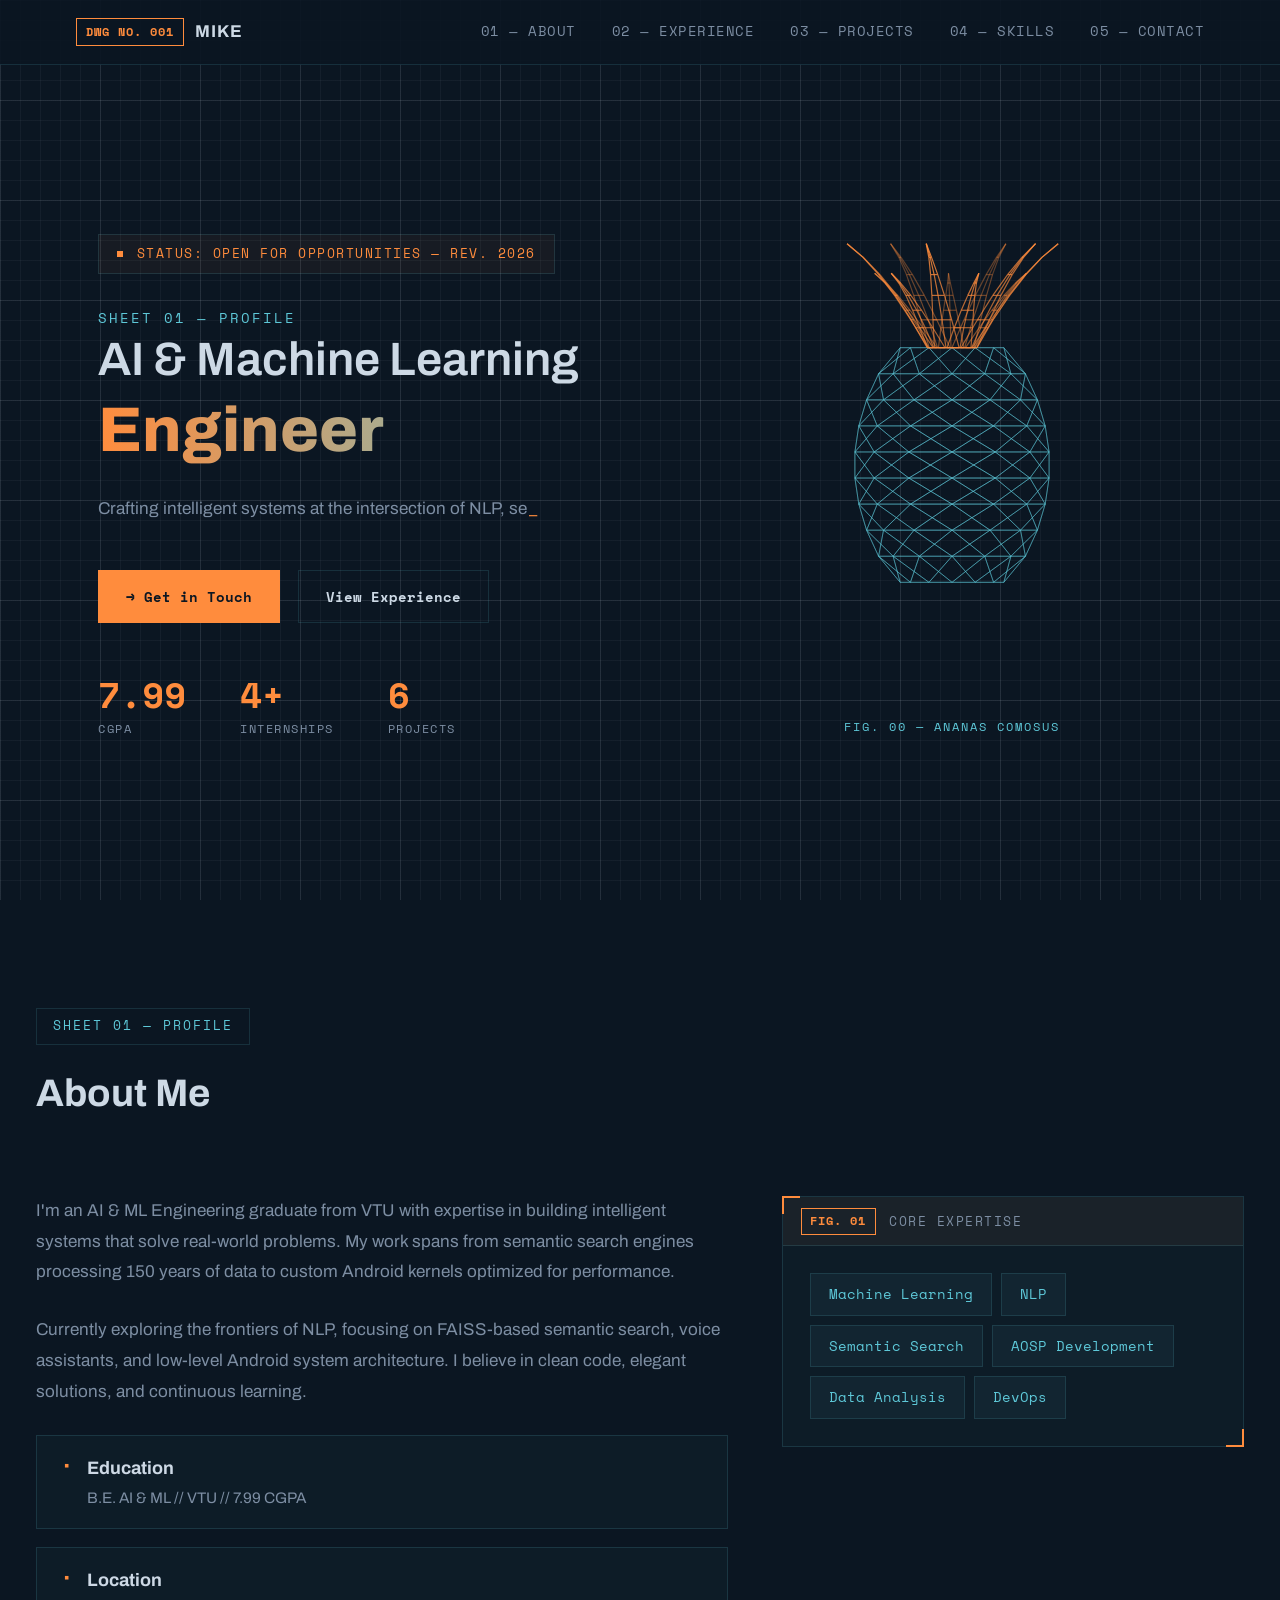
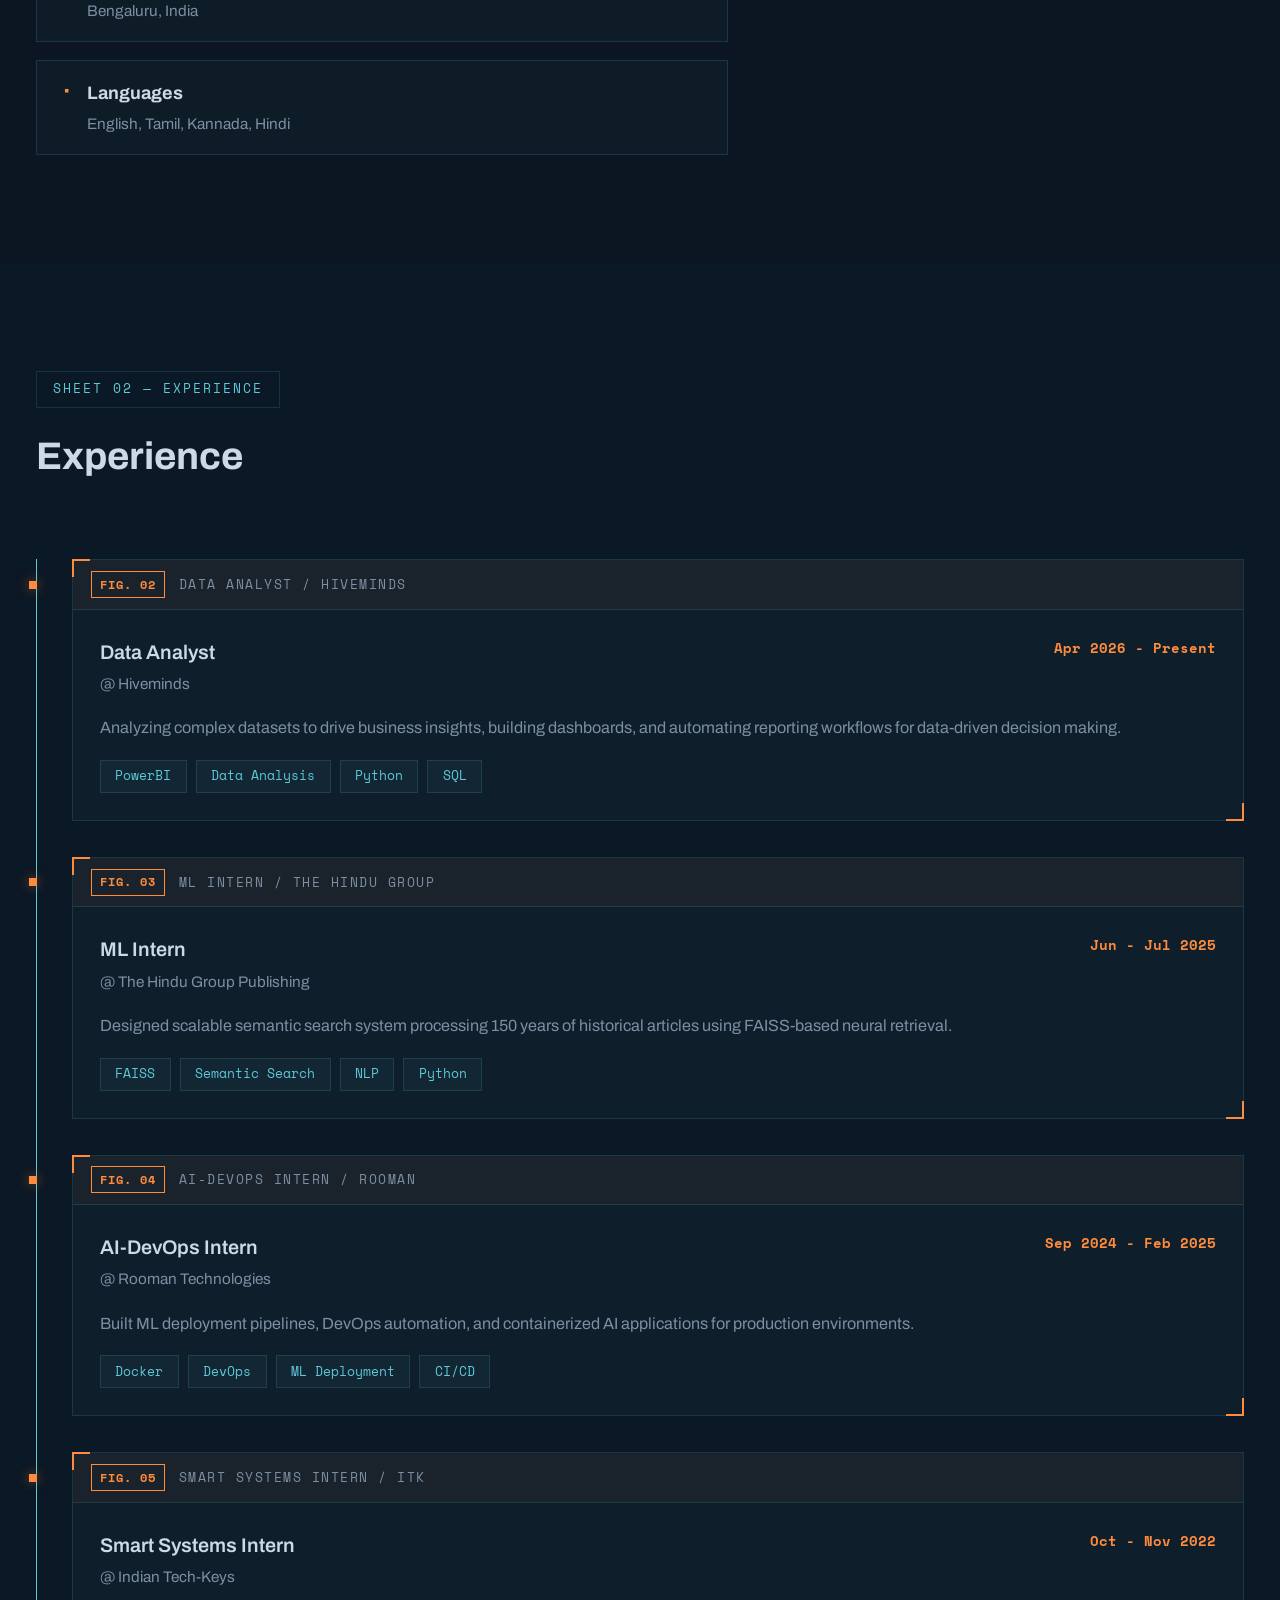
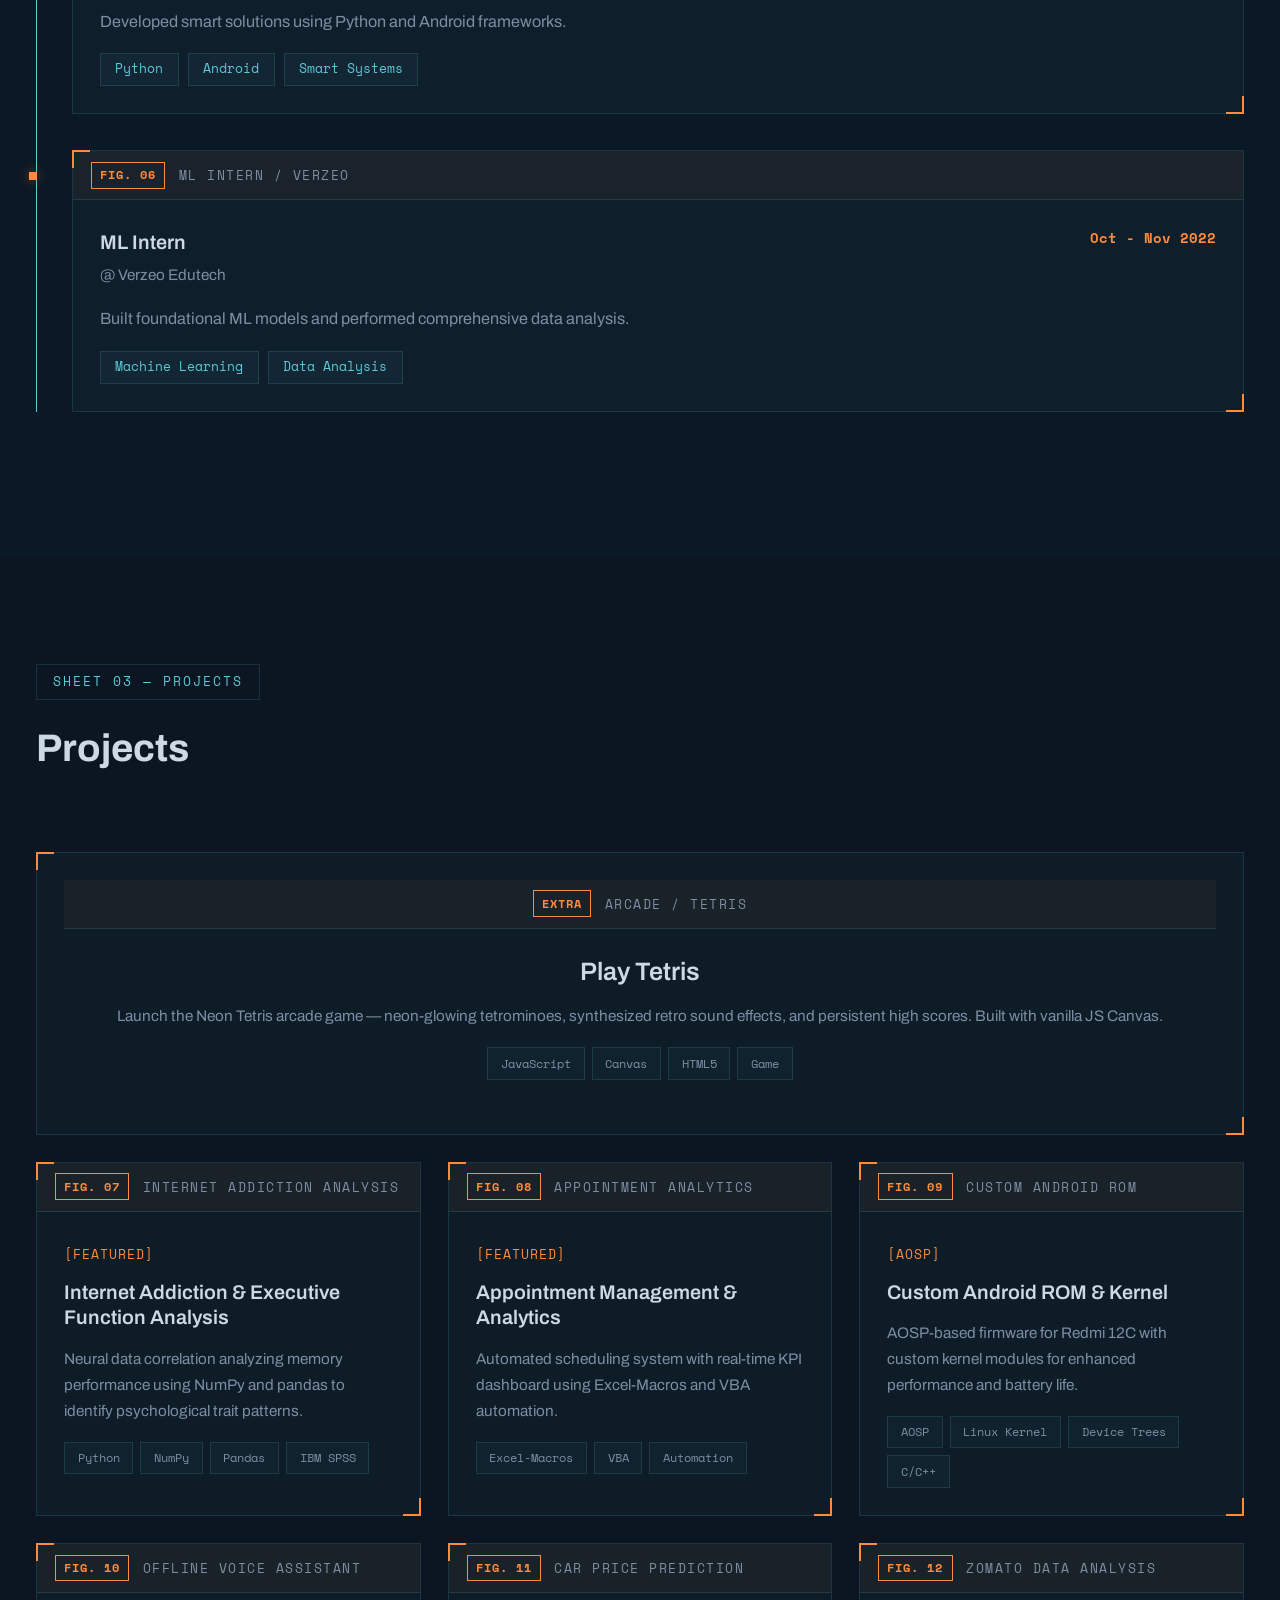
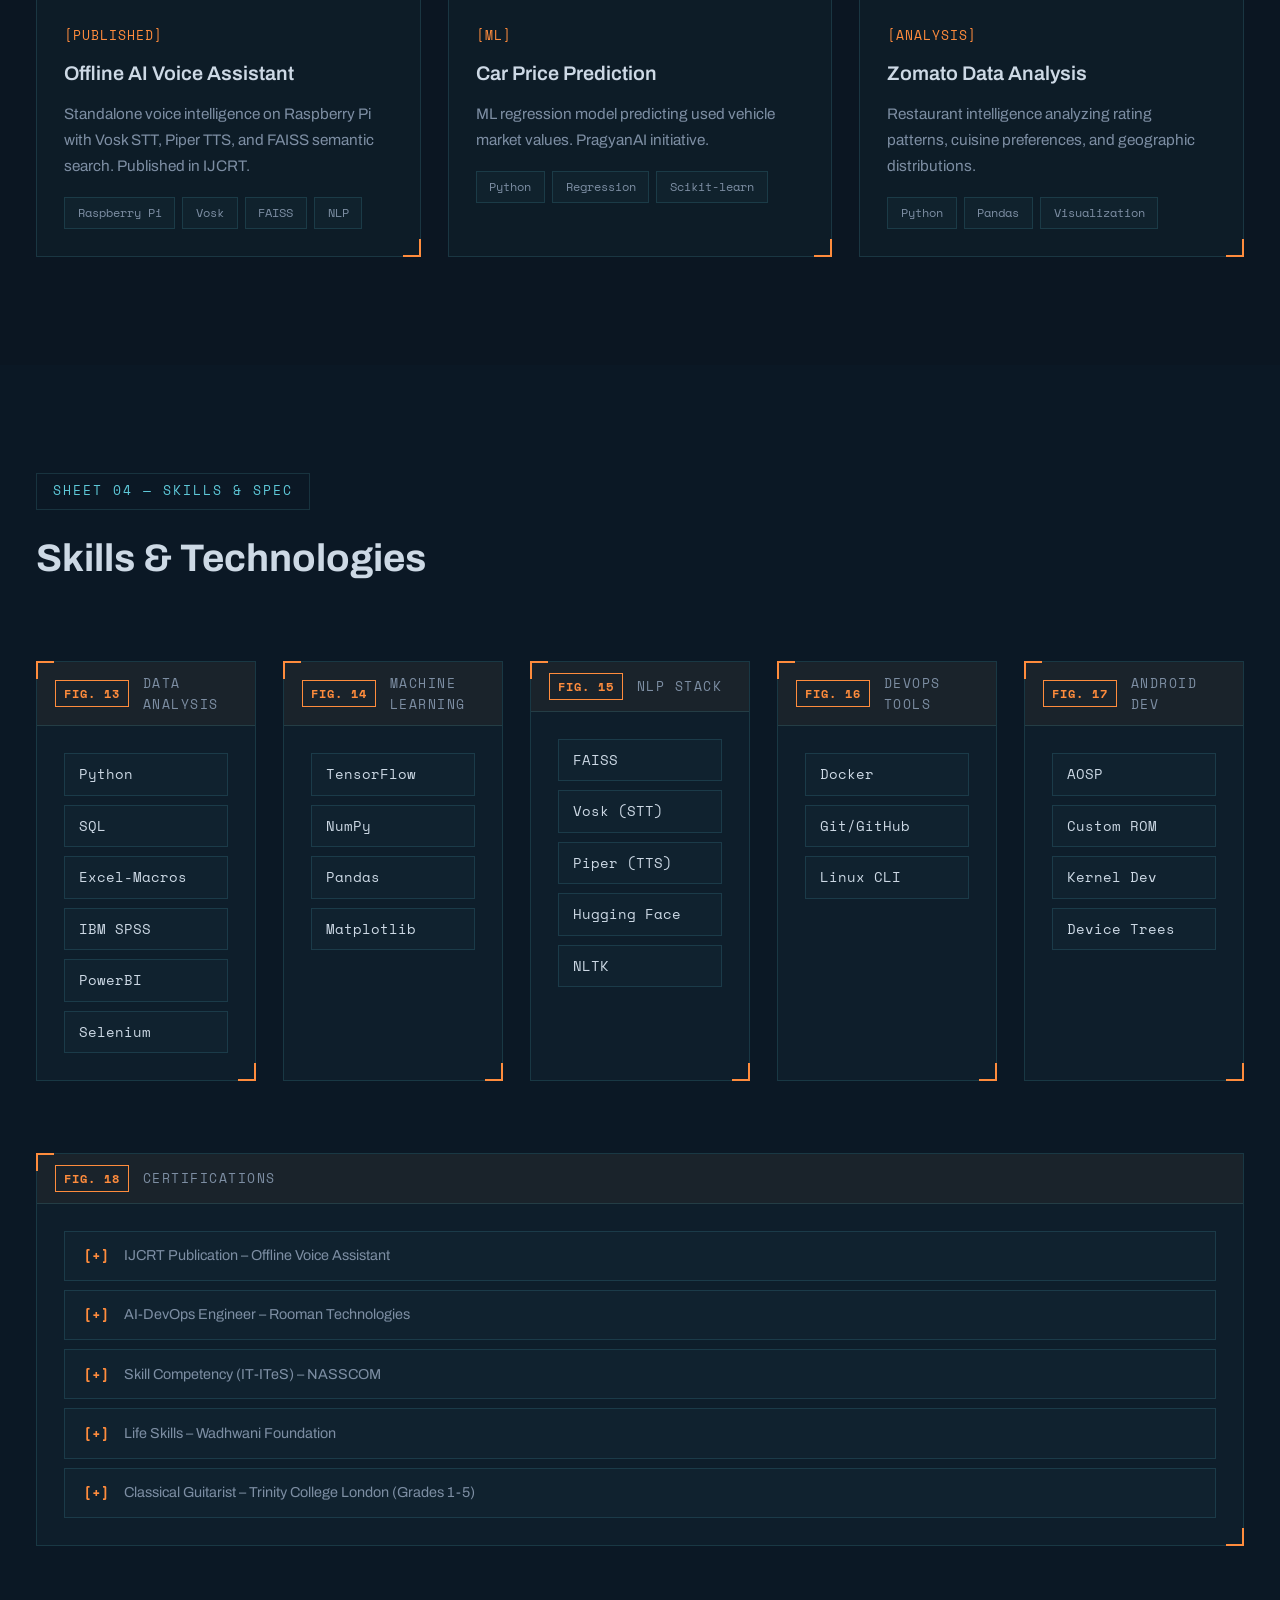
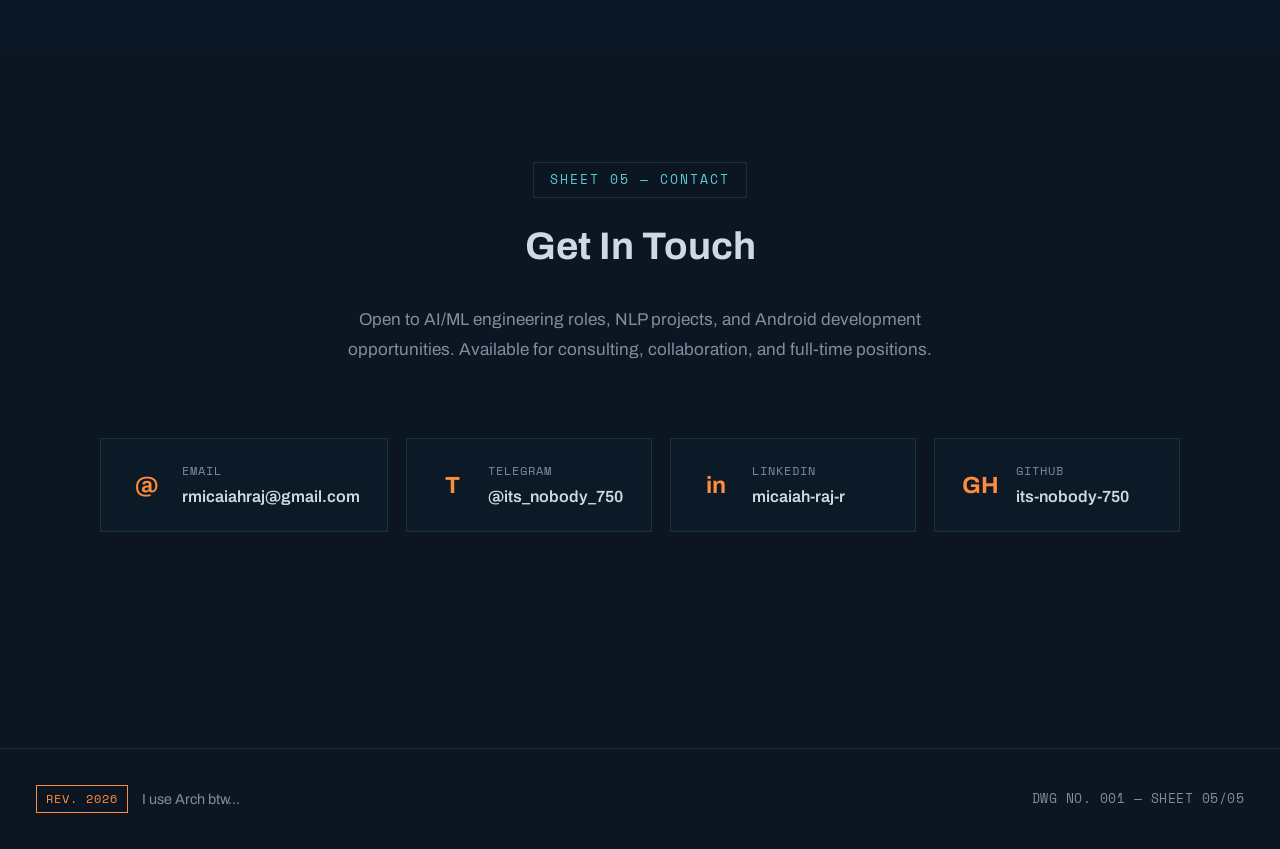
==== commit ea2d519f: "Swap footer copyright line for 'I use Arch btw...'" ====
--- a/index.html
+++ b/index.html
@@ -596,7 +596,7 @@
                 <div class="footer-content">
                     <div class="footer-left">
                         <span class="footer-tag">REV. 2026</span>
-                        <p>© 2025 Micaiah Raj R // AI & ML Engineer // Bengaluru, India</p>
+                        <p>I use Arch btw...</p>
                     </div>
                     <div class="footer-right">
                         <p class="footer-mark">DWG NO. 001 — SHEET 05/05</p>
